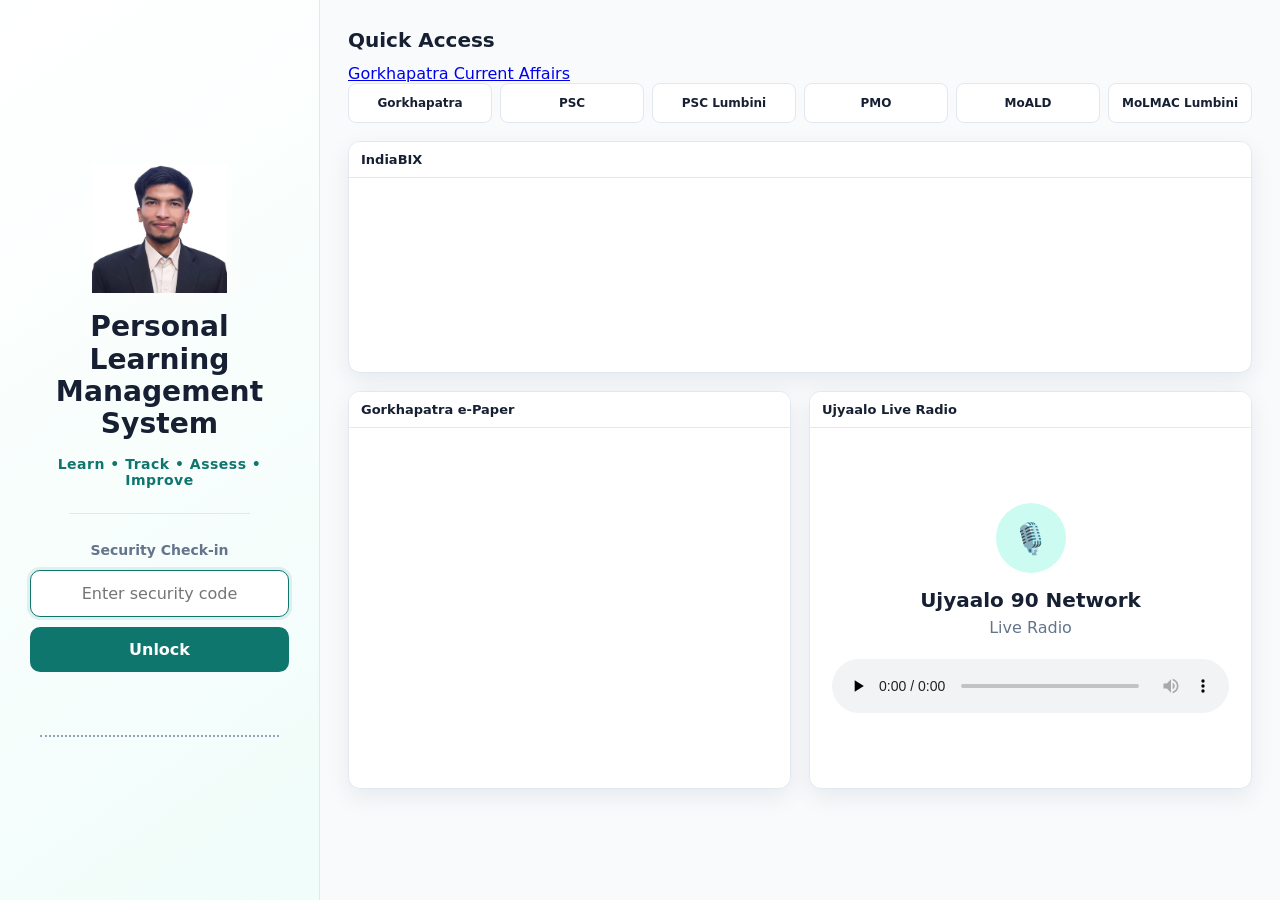
==== index.html @ e4a1d845 "Update index.html" ====
<!DOCTYPE html>
<html lang="en">
<head>
    <meta charset="UTF-8">
    <meta name="viewport" content="width=device-width, initial-scale=1.0">
    <meta name="theme-color" content="#0f766e">
    <title>Personal Learning Management System</title>

    <link rel="stylesheet" href="style.css">
</head>

<body>

<!-- =========================================================
     LOGIN PAGE
========================================================= -->
<div id="loginPage" class="login-page">

    <!-- LEFT LOGIN PANEL -->
    <section class="login-left">

        <div class="login-content">

            <div class="logo-wrapper">
                <img src="plmslogo.jpg"
                     alt="PLMS Logo"
                     id="plmsLogo"
                     class="login-logo">

                <div id="logoFallback" class="logo-fallback">
                    PLMS
                </div>
            </div>

            <h1>Personal Learning<br>Management System</h1>

            <p class="login-slogan">
                Learn • Track • Assess • Improve
            </p>

            <div class="login-divider"></div>

            <div class="security-box">

                <div class="security-title">
                    Security Check-in
                </div>

                <input
                    type="password"
                    id="securityCode"
                    placeholder="Enter security code"
                    autocomplete="off"
                >

                <button id="unlockBtn" class="unlock-btn">
                    Unlock
                </button>

                <div id="loginMessage" class="login-message"></div>

            </div>

            <!-- DOTTED LINE AFTER UNLOCK -->
            <div class="login-bottom-divider"></div>

       
        </div>

    </section>
    
    <!-- RIGHT LOGIN PANEL -->
    <section class="login-right">

        <!-- QUICK ACCESS IS NOW BELOW THE DOTTED LINE -->
        <div class="quick-access-section">

            <h2>Quick Access</h2>

                <a href="current_affairs.html" class="btn btn-primary" target="_blank" rel="noopener">
            Gorkhapatra Current Affairs
                </a>

            <div class="quick-access-buttons">

                <a href="https://epaper.gorkhapatraonline.com/single/gorkhapatra"
                   target="_blank">
                    Gorkhapatra
                </a>

                <a href="https://psc.gov.np/"
                   target="_blank">
                    PSC
                </a>

                <a href="https://ppsc.lumbini.gov.np/"
                   target="_blank">
                    PSC Lumbini
                </a>

                <a href="https://www.opmcm.gov.np/"
                   target="_blank">
                    PMO
                </a>

                <a href="https://moald.gov.np/"
                   target="_blank">
                    MoALD
                </a>

                <a href="https://molmac.lumbini.gov.np/"
                   target="_blank">
                    MoLMAC Lumbini
                </a>

            </div>

        </div>


        <!-- INDIABIX -->
        <div class="indiabix-container">

            <div class="panel-title">
                IndiaBIX
            </div>

            <iframe
                src="https://www.indiabix.com/"
                title="IndiaBIX"
                loading="lazy">
            </iframe>

        </div>


        <!-- MEDIA AREA -->
        <div class="login-media-grid">

            <!-- GORKHAPATRA -->
            <div class="media-card">

                <div class="panel-title">
                    Gorkhapatra e-Paper
                </div>

                <iframe
                    src="https://epaper.gorkhapatraonline.com/single/gorkhapatra"
                    title="Gorkhapatra ePaper"
                    loading="lazy">
                </iframe>

            </div>


            <!-- UJYAAALO RADIO -->
            <div class="media-card radio-card">

                <div class="panel-title">
                    Ujyaalo Live Radio
                </div>

                <div class="radio-player">

                    <div class="radio-icon">
                        🎙️
                    </div>

                    <h3>Ujyaalo 90 Network</h3>

                    <p>
                        Live Radio
                    </p>

                    <audio
                        id="ujyaaloRadio"
                        controls
                        preload="none">

                        <source
                            src="https://stream.zeno.fm/h527zwd11uquv"
                            type="audio/mpeg">

                        Your browser does not support the audio player.

                    </audio>

                </div>

            </div>

        </div>

    </section>

</div>


<!-- =========================================================
     MAIN APPLICATION
========================================================= -->
<div id="appPage" class="app-page hidden">

    <!-- MOBILE OVERLAY -->
    <div id="sidebarOverlay" class="sidebar-overlay"></div>


    <!-- SIDEBAR -->
    <aside id="sidebar" class="sidebar">

        <div class="sidebar-header">

            <div class="sidebar-brand">
                <div class="brand-icon">P</div>

                <div class="brand-text">
                    <strong>PLMS</strong>
                    <span>Learning System</span>
                </div>
            </div>

            <button
                id="sidebarCollapseBtn"
                class="sidebar-collapse-btn"
                title="Collapse sidebar">
                ☰
            </button>

        </div>


        <nav class="sidebar-nav">

            <button class="nav-item active" data-page="dashboard">
                <span>🏠</span>
                <span>Dashboard</span>
            </button>

            <button class="nav-item" data-page="curriculum">
                <span>📚</span>
                <span>Curriculum</span>
            </button>

            <button class="nav-item" data-page="goals">
                <span>🎯</span>
                <span>Goals</span>
            </button>

            <button class="nav-item" data-page="resources">
                <span>📖</span>
                <span>Resource Library</span>
            </button>

            <button class="nav-item" data-page="assessment">
                <span>📝</span>
                <span>Quiz & Assessment</span>
            </button>

            <button class="nav-item" data-page="progress">
                <span>📊</span>
                <span>Progress</span>
            </button>

            <button class="nav-item" data-page="settings">
                <span>⚙️</span>
                <span>Settings</span>
            </button>

        </nav>


        <div class="sidebar-bottom">

            <button id="logoutBtn" class="logout-btn">
                <span>🚪</span>
                <span>Logout</span>
            </button>

        </div>

    </aside>


    <!-- MAIN CONTENT -->
    <main class="main-content">

        <!-- TOPBAR -->
        <header class="topbar">

            <div class="topbar-left">

                <button
                    id="mobileMenuBtn"
                    class="mobile-menu-btn">
                    ☰
                </button>

                <button
                    id="showSidebarBtn"
                    class="show-sidebar-btn hidden">
                    ☰
                </button>

                <div>
                    <h2 id="pageTitle">Dashboard</h2>
                    <p id="pageSubtitle">
                        Your personal learning command center
                    </p>
                </div>

            </div>


            <div class="topbar-right">

                <div class="date-display" id="currentDate"></div>

            </div>

        </header>


        <!-- PAGE CONTENT -->
        <div class="page-container">

            <!-- DASHBOARD -->
            <section id="dashboardPage" class="page active-page">

                <div class="welcome-card">

                    <div>
                        <span class="eyebrow">
                            PERSONAL LEARNING
                        </span>

                        <h1>
                            Welcome back!
                        </h1>

                        <p>
                            Track your learning, manage your goals,
                            assess yourself and keep improving.
                        </p>
                    </div>

                    <div class="welcome-icon">
                        🎓
                    </div>

                </div>


                <div class="stats-grid">

                    <div class="stat-card">
                        <div class="stat-icon">📚</div>
                        <div>
                            <span>Topics</span>
                            <strong id="dashboardTopics">0</strong>
                        </div>
                    </div>

                    <div class="stat-card">
                        <div class="stat-icon">✅</div>
                        <div>
                            <span>Completed</span>
                            <strong id="dashboardCompleted">0</strong>
                        </div>
                    </div>

                    <div class="stat-card">
                        <div class="stat-icon">🎯</div>
                        <div>
                            <span>Active Goals</span>
                            <strong id="dashboardGoals">0</strong>
                        </div>
                    </div>

                    <div class="stat-card">
                        <div class="stat-icon">⏱️</div>
                        <div>
                            <span>Study Hours</span>
                            <strong id="dashboardHours">0</strong>
                        </div>
                    </div>

                </div>


                <div class="dashboard-grid">

                    <div class="content-card">

                        <div class="card-header">
                            <div>
                                <h3>Learning Progress</h3>
                                <p>Overall curriculum completion</p>
                            </div>

                            <strong id="overallPercentage">
                                0%
                            </strong>
                        </div>

                        <div class="progress-large">
                            <div
                                id="overallProgressBar"
                                class="progress-fill">
                            </div>
                        </div>

                    </div>


                    <div class="content-card">

                        <div class="card-header">
                            <div>
                                <h3>Study Target</h3>
                                <p>Daily study target</p>
                            </div>
                        </div>

                        <div class="target-display">

                            <strong id="dailyTargetDisplay">
                                2
                            </strong>

                            <span>
                                hours/day
                            </span>

                        </div>

                    </div>

                </div>


                <div class="content-card">

                    <div class="card-header">

                        <div>
                            <h3>Recent Goals</h3>
                            <p>Your current learning priorities</p>
                        </div>

                        <button
                            class="small-btn"
                            data-page="goals">
                            View all
                        </button>

                    </div>

                    <div id="dashboardGoalsList"
                         class="goal-list">
                    </div>

                </div>

            </section>


            <!-- CURRICULUM -->
            <section id="curriculumPage" class="page">

                <div class="section-heading">

                    <div>
                        <span class="eyebrow">
                            CURRICULUM
                        </span>

                        <h2>Learning Curriculum</h2>

                        <p>
                            Track your syllabus topic by topic.
                        </p>
                    </div>

                </div>


                <div id="curriculumContainer"></div>

            </section>


            <!-- GOALS -->
            <section id="goalsPage" class="page">

                <div class="section-heading">

                    <div>
                        <span class="eyebrow">TARGETS</span>
                        <h2>My Learning Goals</h2>
                        <p>
                            Define what you want to accomplish.
                        </p>
                    </div>

                    <button id="addGoalBtn"
                            class="primary-btn">
                        + Add Goal
                    </button>

                </div>


                <div id="goalsContainer"
                     class="goals-grid">
                </div>

            </section>


            <!-- RESOURCES -->
            <section id="resourcesPage" class="page">

                <div class="section-heading">

                    <div>
                        <span class="eyebrow">
                            KNOWLEDGE BASE
                        </span>

                        <h2>Resource Library</h2>

                        <p>
                            Keep your important learning resources
                            organized.
                        </p>
                    </div>

                    <button id="addResourceBtn"
                            class="primary-btn">
                        + Add Resource
                    </button>

                </div>


                <div id="resourcesContainer"
                     class="resources-grid">
                </div>

            </section>


            <!-- ASSESSMENT -->
            <section id="assessmentPage" class="page">

                <div class="section-heading">

                    <div>
                        <span class="eyebrow">
                            SELF ASSESSMENT
                        </span>

                        <h2>Quiz & Assessment</h2>

                        <p>
                            Test your knowledge and record your scores.
                        </p>
                    </div>

                </div>


                <div class="assessment-card">

                    <div id="quizContainer"></div>

                </div>

            </section>


            <!-- PROGRESS -->
            <section id="progressPage" class="page">

                <div class="section-heading">

                    <div>
                        <span class="eyebrow">
                            ANALYTICS
                        </span>

                        <h2>Learning Progress</h2>

                        <p>
                            Review your learning performance.
                        </p>
                    </div>

                </div>


                <div class="progress-summary">

                    <div class="summary-card">
                        <span>Overall Progress</span>
                        <strong id="progressOverall">
                            0%
                        </strong>
                    </div>

                    <div class="summary-card">
                        <span>Completed Topics</span>
                        <strong id="progressCompleted">
                            0
                        </strong>
                    </div>

                    <div class="summary-card">
                        <span>Study Hours</span>
                        <strong id="progressHours">
                            0
                        </strong>
                    </div>

                    <div class="summary-card">
                        <span>Quiz Average</span>
                        <strong id="progressQuiz">
                            0%
                        </strong>
                    </div>

                </div>


                <div class="content-card">

                    <div class="card-header">

                        <div>
                            <h3>Subject Progress</h3>
                            <p>
                                Completion by curriculum area
                            </p>
                        </div>

                    </div>

                    <div id="subjectProgressContainer"></div>

                </div>

            </section>


            <!-- SETTINGS -->
            <section id="settingsPage" class="page">

                <div class="section-heading">

                    <div>
                        <span class="eyebrow">
                            SYSTEM
                        </span>

                        <h2>Settings</h2>

                        <p>
                            Customize and manage your PLMS data.
                        </p>
                    </div>

                </div>


                <div class="settings-grid">

                    <div class="content-card">

                        <h3>Study Settings</h3>

                        <label>
                            Daily Study Target
                        </label>

                        <div class="setting-row">

                            <input
                                type="number"
                                id="studyHoursSetting"
                                min="0"
                                max="24"
                                step="0.5"
                            >

                            <span>hours/day</span>

                        </div>

                        <button
                            id="saveStudySettings"
                            class="primary-btn">
                            Save Settings
                        </button>

                    </div>


                    <div class="content-card">

                        <h3>Data Management</h3>

                        <p class="setting-description">
                            Export your PLMS data as a JSON file
                            or import previously saved data.
                        </p>

                        <div class="button-group">

                            <button
                                id="exportDataBtn"
                                class="secondary-btn">
                                Export Data
                            </button>

                            <label class="secondary-btn file-label">
                                Import Data
                                <input
                                    type="file"
                                    id="importDataInput"
                                    accept=".json"
                                    hidden>
                            </label>

                        </div>

                    </div>


                    <div class="content-card danger-card">

                        <h3>Reset PLMS Data</h3>

                        <p class="setting-description">
                            This will permanently delete your
                            saved curriculum progress, goals,
                            resources and quiz scores.
                        </p>

                        <button
                            id="resetDataBtn"
                            class="danger-btn">
                            Reset All Data
                        </button>

                    </div>

                </div>

            </section>

        </div>

    </main>

</div>


<!-- =========================================================
     MODAL
========================================================= -->

<div id="modalOverlay"
     class="modal-overlay hidden">

    <div class="modal">

        <button
            id="closeModalBtn"
            class="modal-close">
            ×
        </button>

        <div id="modalContent"></div>

    </div>

</div>


<script src="script.js"></script>

</body>
</html>
---- style.css ----
/* =========================================================
   GLOBAL
========================================================= */

:root {
    --primary: #0f766e;
    --primary-dark: #115e59;
    --primary-light: #ccfbf1;

    --bg: #f4f7f9;
    --surface: #ffffff;
    --text: #172033;
    --muted: #64748b;

    --border: #e2e8f0;

    --danger: #dc2626;

    --sidebar-width: 250px;
    --sidebar-collapsed: 76px;

    --shadow: 0 8px 25px rgba(15, 23, 42, 0.07);
}


/* =========================================================
   RESET
========================================================= */

* {
    box-sizing: border-box;
}

html,
body {
    margin: 0;
    padding: 0;
    width: 100%;
    min-height: 100%;
    font-family:
        Inter,
        system-ui,
        -apple-system,
        BlinkMacSystemFont,
        "Segoe UI",
        sans-serif;
    background: var(--bg);
    color: var(--text);
}

button,
input,
textarea,
select {
    font: inherit;
}

button,
a {
    -webkit-tap-highlight-color: transparent;
}


/* =========================================================
   UTILITY
========================================================= */

.hidden {
    display: none !important;
}


/* =========================================================
   LOGIN PAGE
========================================================= */

.login-page {
    width: 100%;
    min-height: 100vh;

    display: grid;
    grid-template-columns: 25% 75%;

    background: var(--surface);
}


/* LEFT */

.login-left {
    background:
        linear-gradient(
            145deg,
            #ffffff 0%,
            #f0fdfa 100%
        );

    display: flex;
    align-items: center;
    justify-content: center;

    border-right: 1px solid var(--border);

    padding: 30px;
}


.login-content {
    width: 100%;
    max-width: 390px;

    text-align: center;
}


.logo-wrapper {
    display: flex;
    justify-content: center;
    align-items: center;

    min-height: 130px;
    margin-bottom: 18px;
}


.login-logo {
    max-width: 150px;
    max-height: 130px;

    width: auto;
    height: auto;

    object-fit: contain;
}


.logo-fallback {
    width: 110px;
    height: 110px;

    display: none;

    align-items: center;
    justify-content: center;

    border-radius: 22px;

    background: var(--primary);
    color: white;

    font-size: 28px;
    font-weight: 800;
}


.login-content h1 {
    margin: 0;

    font-size: clamp(22px, 2.2vw, 34px);
    line-height: 1.15;

    color: var(--text);
}


.login-slogan {
    margin: 15px 0 25px;

    color: var(--primary);

    font-size: 14px;
    font-weight: 700;

    letter-spacing: 0.5px;
}


/* ORIGINAL DIVIDER */

.login-divider {
    width: 70%;
    height: 1px;

    margin: 0 auto 28px;

    background: var(--border);
}


/* SECURITY */

.security-box {
    width: 100%;
    max-width: 310px;

    margin: auto;
}


.security-title {
    margin-bottom: 12px;

    font-size: 14px;
    font-weight: 700;

    color: var(--muted);
}


.security-box input {
    width: 100%;

    padding: 13px 15px;

    border: 1px solid var(--border);
    border-radius: 10px;

    outline: none;

    text-align: center;

    background: white;

    transition: 0.2s;
}


.security-box input:focus {
    border-color: var(--primary);

    box-shadow:
        0 0 0 3px
        rgba(15, 118, 110, 0.10);
}


.unlock-btn {
    width: 100%;

    margin-top: 10px;

    padding: 13px;

    border: 0;
    border-radius: 10px;

    background: var(--primary);
    color: white;

    font-weight: 700;

    cursor: pointer;

    transition: 0.2s;
}


.unlock-btn:hover {
    background: var(--primary-dark);
    transform: translateY(-1px);
}


.login-message {
    min-height: 20px;

    margin-top: 9px;

    font-size: 12px;
}


/* =========================================================
   NEW DOTTED LINE AFTER UNLOCK
========================================================= */

.login-bottom-divider {
    width: 92%;

    margin: 34px auto 0;

    border-top: 2px dotted #94a3b8;
}


/* =========================================================
   RIGHT LOGIN PANEL
========================================================= */

.login-right {
    min-width: 0;

    padding: 28px;

    overflow: auto;

    background: #f8fafc;
}


/* QUICK ACCESS NOW STARTS BELOW THE LOGIN DIVIDER */

.quick-access-section {
    width: 100%;

    margin-bottom: 18px;
}


.quick-access-section h2 {
    margin: 0 0 12px;

    font-size: 20px;
}


.quick-access-buttons {
    display: grid;

    grid-template-columns:
        repeat(6, minmax(0, 1fr));

    gap: 8px;
}


.quick-access-buttons a {
    display: flex;

    min-height: 40px;

    align-items: center;
    justify-content: center;

    padding: 7px 9px;

    border: 1px solid var(--border);
    border-radius: 8px;

    background: white;

    color: var(--text);

    text-decoration: none;

    font-size: 12px;
    font-weight: 700;

    transition: 0.2s;
}


.quick-access-buttons a:hover {
    color: white;
    background: var(--primary);
    border-color: var(--primary);

    transform: translateY(-1px);
}


/* =========================================================
   LOGIN PANELS
========================================================= */

.panel-title {
    padding: 10px 12px;

    font-size: 13px;
    font-weight: 800;

    border-bottom: 1px solid var(--border);

    background: white;
}


.indiabix-container {
    background: white;

    border: 1px solid var(--border);
    border-radius: 12px;

    overflow: hidden;

    box-shadow: var(--shadow);

    margin-bottom: 18px;
}


.indiabix-container iframe {
    width: 100%;
    height: 190px;

    border: 0;
}


.login-media-grid {
    display: grid;

    grid-template-columns: 1fr 1fr;

    gap: 18px;
}


.media-card {
    min-width: 0;

    overflow: hidden;

    border: 1px solid var(--border);
    border-radius: 12px;

    background: white;

    box-shadow: var(--shadow);
}


.media-card iframe {
    display: block;

    width: 100%;
    height: 360px;

    border: 0;
}


/* RADIO */

.radio-player {
    height: 360px;

    padding: 35px 22px;

    display: flex;

    flex-direction: column;

    align-items: center;
    justify-content: center;

    text-align: center;
}


.radio-icon {
    width: 70px;
    height: 70px;

    display: flex;

    align-items: center;
    justify-content: center;

    border-radius: 50%;

    background: var(--primary-light);

    font-size: 30px;

    margin-bottom: 15px;
}


.radio-player h3 {
    margin: 0;

    font-size: 20px;
}


.radio-player p {
    margin: 6px 0 22px;

    color: var(--muted);
}


.radio-player audio {
    width: 100%;
    max-width: 400px;
}


/* =========================================================
   APPLICATION
========================================================= */

.app-page {
    min-height: 100vh;
}


.sidebar {
    position: fixed;

    top: 0;
    left: 0;

    width: var(--sidebar-width);
    height: 100vh;

    z-index: 1000;

    display: flex;

    flex-direction: column;

    background: #0f172a;

    color: white;

    transition: width 0.25s ease;
}


.sidebar.collapsed {
    width: var(--sidebar-collapsed);
}


.sidebar-header {
    height: 75px;

    padding: 15px;

    display: flex;

    align-items: center;
    justify-content: space-between;

    border-bottom: 1px solid
        rgba(255,255,255,0.08);
}


.sidebar-brand {
    display: flex;

    align-items: center;

    gap: 10px;

    min-width: 0;
}


.brand-icon {
    width: 42px;
    height: 42px;

    flex-shrink: 0;

    display: flex;

    align-items: center;
    justify-content: center;

    border-radius: 11px;

    background: var(--primary);

    font-weight: 900;
}


.brand-text {
    display: flex;

    flex-direction: column;

    white-space: nowrap;
}


.brand-text span {
    margin-top: 2px;

    font-size: 10px;

    color: #94a3b8;
}


.sidebar-collapse-btn {
    width: 34px;
    height: 34px;

    border: 0;
    border-radius: 8px;

    background:
        rgba(255,255,255,0.08);

    color: white;

    cursor: pointer;
}


.sidebar-nav {
    flex: 1;

    padding: 15px 10px;
}


.nav-item {
    width: 100%;

    display: flex;

    align-items: center;

    gap: 13px;

    padding: 12px;

    margin-bottom: 5px;

    border: 0;
    border-radius: 9px;

    background: transparent;

    color: #cbd5e1;

    cursor: pointer;

    text-align: left;

    font-size: 14px;

    transition: 0.2s;
}


.nav-item:hover,
.nav-item.active {
    background:
        rgba(20,184,166,0.16);

    color: white;
}


.nav-item span:first-child {
    width: 22px;

    text-align: center;

    flex-shrink: 0;
}


.sidebar-bottom {
    padding: 12px 10px;

    border-top: 1px solid
        rgba(255,255,255,0.08);
}


.logout-btn {
    width: 100%;

    display: flex;

    align-items: center;

    gap: 13px;

    padding: 12px;

    border: 0;
    border-radius: 9px;

    background: transparent;

    color: #fca5a5;

    cursor: pointer;

    text-align: left;
}


.logout-btn:hover {
    background:
        rgba(220,38,38,0.12);
}


/* COLLAPSED SIDEBAR */

.sidebar.collapsed .brand-text,
.sidebar.collapsed .nav-item span:last-child,
.sidebar.collapsed .logout-btn span:last-child {
    display: none;
}


.sidebar.collapsed .sidebar-header {
    justify-content: center;
}


.sidebar.collapsed .nav-item,
.sidebar.collapsed .logout-btn {
    justify-content: center;
}


/* =========================================================
   MAIN CONTENT
========================================================= */

.main-content {
    margin-left: var(--sidebar-width);

    min-height: 100vh;

    transition: margin-left 0.25s ease;
}


.sidebar.collapsed ~ .main-content {
    margin-left: var(--sidebar-collapsed);
}


/* =========================================================
   TOPBAR
========================================================= */

.topbar {
    min-height: 75px;

    padding: 15px 28px;

    display: flex;

    align-items: center;
    justify-content: space-between;

    background: white;

    border-bottom: 1px solid var(--border);
}


.topbar-left {
    display: flex;

    align-items: center;

    gap: 12px;
}


.topbar h2 {
    margin: 0;

    font-size: 21px;
}


.topbar p {
    margin: 2px 0 0;

    color: var(--muted);

    font-size: 12px;
}


.date-display {
    color: var(--muted);

    font-size: 12px;
}


.mobile-menu-btn,
.show-sidebar-btn {
    display: none;

    border: 0;
    border-radius: 8px;

    background: var(--primary-light);

    color: var(--primary);

    width: 38px;
    height: 38px;

    cursor: pointer;
}


/* =========================================================
   PAGE CONTAINER
========================================================= */

.page-container {
    padding: 28px;

    max-width: 1600px;

    margin: auto;
}


.page {
    display: none;
}


.page.active-page {
    display: block;
}


/* =========================================================
   COMMON
========================================================= */

.eyebrow {
    color: var(--primary);

    font-size: 11px;

    font-weight: 800;

    letter-spacing: 1px;
}


.section-heading {
    display: flex;

    justify-content: space-between;
    align-items: flex-start;

    gap: 20px;

    margin-bottom: 22px;
}


.section-heading h2 {
    margin: 5px 0;

    font-size: 26px;
}


.section-heading p {
    margin: 0;

    color: var(--muted);
}


.primary-btn,
.secondary-btn,
.danger-btn,
.small-btn {
    border: 0;

    border-radius: 8px;

    padding: 10px 15px;

    cursor: pointer;

    font-weight: 700;
}


.primary-btn {
    background: var(--primary);
    color: white;
}


.primary-btn:hover {
    background: var(--primary-dark);
}


.secondary-btn,
.small-btn {
    background: #e2e8f0;
    color: var(--text);
}


.danger-btn {
    background: #fee2e2;
    color: var(--danger);
}


.content-card {
    padding: 20px;

    border: 1px solid var(--border);
    border-radius: 13px;

    background: white;

    box-shadow: var(--shadow);

    margin-bottom: 18px;
}


.card-header {
    display: flex;

    align-items: center;
    justify-content: space-between;

    gap: 15px;

    margin-bottom: 18px;
}


.card-header h3 {
    margin: 0 0 4px;

    font-size: 17px;
}


.card-header p {
    margin: 0;

    color: var(--muted);

    font-size: 12px;
}


/* =========================================================
   DASHBOARD
========================================================= */

.welcome-card {
    display: flex;

    align-items: center;
    justify-content: space-between;

    gap: 25px;

    padding: 25px;

    margin-bottom: 20px;

    border-radius: 15px;

    background:
        linear-gradient(
            135deg,
            #ccfbf1,
            #f0fdfa
        );
}


.welcome-card h1 {
    margin: 5px 0;

    font-size: 28px;
}


.welcome-card p {
    margin: 0;

    color: var(--muted);
}


.welcome-icon {
    width: 75px;
    height: 75px;

    display: flex;

    align-items: center;
    justify-content: center;

    border-radius: 20px;

    background: white;

    font-size: 35px;
}


.stats-grid {
    display: grid;

    grid-template-columns:
        repeat(4, 1fr);

    gap: 15px;

    margin-bottom: 18px;
}


.stat-card {
    display: flex;

    align-items: center;

    gap: 13px;

    padding: 18px;

    border: 1px solid var(--border);
    border-radius: 12px;

    background: white;

    box-shadow: var(--shadow);
}


.stat-icon {
    width: 43px;
    height: 43px;

    display: flex;

    align-items: center;
    justify-content: center;

    border-radius: 10px;

    background: #f1f5f9;
}


.stat-card span {
    display: block;

    color: var(--muted);

    font-size: 11px;
}


.stat-card strong {
    display: block;

    margin-top: 2px;

    font-size: 22px;
}


.dashboard-grid {
    display: grid;

    grid-template-columns: 2fr 1fr;

    gap: 18px;
}


.progress-large {
    height: 12px;

    overflow: hidden;

    border-radius: 100px;

    background: #e2e8f0;
}


.progress-fill {
    height: 100%;

    width: 0%;

    border-radius: inherit;

    background: var(--primary);

    transition: width 0.4s;
}


.target-display {
    min-height: 75px;

    display: flex;

    align-items: baseline;

    gap: 8px;
}


.target-display strong {
    font-size: 45px;

    color: var(--primary);
}


.target-display span {
    color: var(--muted);
}


.goal-list {
    display: grid;

    gap: 9px;
}


.goal-list-item {
    padding: 12px;

    border-radius: 9px;

    background: #f8fafc;

    border: 1px solid var(--border);
}


.goal-list-item strong {
    display: block;

    font-size: 13px;
}


.goal-list-item span {
    color: var(--muted);

    font-size: 11px;
}


/* =========================================================
   CURRICULUM
========================================================= */

.curriculum-group {
    margin-bottom: 22px;
}


.curriculum-group h3 {
    margin: 0 0 10px;

    font-size: 17px;
}


.curriculum-table {
    width: 100%;

    border-collapse: collapse;

    background: white;

    border: 1px solid var(--border);

    border-radius: 10px;

    overflow: hidden;
}


.curriculum-table th,
.curriculum-table td {
    padding: 11px;

    border-bottom: 1px solid var(--border);

    text-align: left;

    font-size: 12px;
}


.curriculum-table th {
    background: #f8fafc;

    font-weight: 800;
}


.curriculum-table tr:last-child td {
    border-bottom: 0;
}


.topic-controls {
    display: flex;

    gap: 6px;

    flex-wrap: wrap;
}


.topic-controls input,
.topic-controls select {
    padding: 6px;

    border: 1px solid var(--border);

    border-radius: 6px;

    font-size: 11px;
}


.complete-checkbox {
    width: 18px;
    height: 18px;
}


/* =========================================================
   GOALS
========================================================= */

.goals-grid {
    display: grid;

    grid-template-columns:
        repeat(3, 1fr);

    gap: 16px;
}


.goal-card {
    padding: 18px;

    border: 1px solid var(--border);
    border-radius: 12px;

    background: white;

    box-shadow: var(--shadow);
}


.goal-card h3 {
    margin: 0 0 7px;

    font-size: 16px;
}


.goal-card p {
    color: var(--muted);

    font-size: 12px;
}


.goal-progress {
    height: 8px;

    margin: 15px 0 10px;

    overflow: hidden;

    border-radius: 100px;

    background: #e2e8f0;
}


.goal-progress div {
    height: 100%;

    background: var(--primary);
}


.goal-meta {
    display: flex;

    justify-content: space-between;

    color: var(--muted);

    font-size: 11px;
}


/* =========================================================
   RESOURCES
========================================================= */

.resources-grid {
    display: grid;

    grid-template-columns:
        repeat(3, 1fr);

    gap: 16px;
}


.resource-card {
    padding: 18px;

    border: 1px solid var(--border);
    border-radius: 12px;

    background: white;

    box-shadow: var(--shadow);
}


.resource-type {
    display: inline-block;

    padding: 4px 8px;

    border-radius: 20px;

    background: var(--primary-light);

    color: var(--primary);

    font-size: 10px;

    font-weight: 800;
}


.resource-card h3 {
    margin: 12px 0 7px;

    font-size: 16px;
}


.resource-card p {
    color: var(--muted);

    font-size: 12px;
}


.resource-card a {
    color: var(--primary);

    font-size: 12px;

    font-weight: 700;

    text-decoration: none;
}


/* =========================================================
   ASSESSMENT
========================================================= */

.assessment-card {
    padding: 25px;

    border-radius: 13px;

    background: white;

    border: 1px solid var(--border);

    box-shadow: var(--shadow);
}


.quiz-question {
    margin-bottom: 24px;
}


.quiz-question h3 {
    margin: 0 0 12px;

    font-size: 15px;
}


.quiz-options {
    display: grid;

    gap: 7px;
}


.quiz-option {
    padding: 10px 12px;

    border: 1px solid var(--border);
    border-radius: 8px;

    background: white;

    text-align: left;

    cursor: pointer;
}


.quiz-option:hover {
    border-color: var(--primary);

    background: #f0fdfa;
}


.quiz-result {
    margin-top: 20px;

    padding: 15px;

    border-radius: 9px;

    background: #f0fdfa;

    color: var(--primary);

    font-weight: 800;
}


/* =========================================================
   PROGRESS
========================================================= */

.progress-summary {
    display: grid;

    grid-template-columns:
        repeat(4, 1fr);

    gap: 15px;

    margin-bottom: 18px;
}


.summary-card {
    padding: 18px;

    border: 1px solid var(--border);
    border-radius: 12px;

    background: white;

    box-shadow: var(--shadow);
}


.summary-card span {
    display: block;

    color: var(--muted);

    font-size: 11px;
}


.summary-card strong {
    display: block;

    margin-top: 5px;

    font-size: 27px;

    color: var(--primary);
}


.subject-progress {
    margin-bottom: 18px;
}


.subject-progress-header {
    display: flex;

    justify-content: space-between;

    margin-bottom: 7px;

    font-size: 12px;
}


.progress-bar {
    height: 9px;

    overflow: hidden;

    border-radius: 100px;

    background: #e2e8f0;
}


.progress-bar div {
    height: 100%;

    background: var(--primary);
}


/* =========================================================
   SETTINGS
========================================================= */

.settings-grid {
    display: grid;

    grid-template-columns:
        repeat(2, 1fr);

    gap: 18px;
}


.settings-grid .content-card h3 {
    margin-top: 0;
}


.setting-row {
    display: flex;

    align-items: center;

    gap: 10px;

    margin: 10px 0 15px;
}


.setting-row input {
    width: 100px;

    padding: 10px;

    border: 1px solid var(--border);

    border-radius: 8px;
}


.setting-description {
    color: var(--muted);

    font-size: 12px;

    line-height: 1.6;
}


.button-group {
    display: flex;

    flex-wrap: wrap;

    gap: 8px;
}


.file-label {
    cursor: pointer;
}


.danger-card {
    border-color: #fecaca;
}


/* =========================================================
   MODAL
========================================================= */

.modal-overlay {
    position: fixed;

    inset: 0;

    z-index: 3000;

    display: flex;

    align-items: center;
    justify-content: center;

    padding: 20px;

    background:
        rgba(15,23,42,0.55);
}


.modal {
    position: relative;

    width: min(550px, 100%);

    max-height: 90vh;

    overflow: auto;

    padding: 25px;

    border-radius: 15px;

    background: white;

    box-shadow:
        0 20px 60px
        rgba(0,0,0,0.2);
}


.modal-close {
    position: absolute;

    top: 10px;
    right: 12px;

    width: 34px;
    height: 34px;

    border: 0;
    border-radius: 8px;

    background: #f1f5f9;

    font-size: 22px;

    cursor: pointer;
}


/* =========================================================
   SIDEBAR OVERLAY
========================================================= */

.sidebar-overlay {
    display: none;

    position: fixed;

    inset: 0;

    z-index: 900;

    background:
        rgba(15,23,42,0.45);
}


/* =========================================================
   MOBILE
========================================================= */

@media (max-width: 1000px) {

    .login-page {
        grid-template-columns: 1fr;
    }


    .login-left {
        min-height: auto;

        padding: 25px;
    }


    .login-content {
        max-width: 650px;
    }


    .login-bottom-divider {
        width: 100%;
    }


    .login-right {
        padding: 20px;
    }


    .quick-access-buttons {
        grid-template-columns:
            repeat(3, 1fr);
    }


    .stats-grid {
        grid-template-columns:
            repeat(2, 1fr);
    }


    .goals-grid,
    .resources-grid {
        grid-template-columns:
            repeat(2, 1fr);
    }


    .progress-summary {
        grid-template-columns:
            repeat(2, 1fr);
    }

}


@media (max-width: 768px) {

    .login-media-grid {
        grid-template-columns: 1fr;
    }


    .sidebar {
        transform: translateX(-100%);

        width: 250px !important;

        transition:
            transform 0.25s ease;
    }


    .sidebar.mobile-open {
        transform: translateX(0);
    }


    .sidebar-overlay.active {
        display: block;
    }


    .main-content,
    .sidebar.collapsed ~ .main-content {
        margin-left: 0;
    }


    .mobile-menu-btn {
        display: block;
    }


    .show-sidebar-btn {
        display: none;
    }


    .topbar {
        padding: 12px 16px;
    }


    .page-container {
        padding: 18px;
    }


    .dashboard-grid {
        grid-template-columns: 1fr;
    }


    .stats-grid {
        grid-template-columns: 1fr 1fr;
    }


    .section-heading {
        flex-direction: column;
    }


    .goals-grid,
    .resources-grid {
        grid-template-columns: 1fr;
    }


    .settings-grid {
        grid-template-columns: 1fr;
    }


    .curriculum-table {
        display: block;

        overflow-x: auto;

        white-space: nowrap;
    }

}


@media (max-width: 500px) {

    .login-left {
        padding: 20px 15px;
    }


    .login-content h1 {
        font-size: 23px;
    }


    .login-right {
        padding: 12px;
    }


    .quick-access-buttons {
        grid-template-columns:
            repeat(2, 1fr);
    }


    .stats-grid {
        grid-template-columns: 1fr;
    }


    .progress-summary {
        grid-template-columns: 1fr 1fr;
    }


    .welcome-card {
        padding: 18px;
    }


    .welcome-icon {
        display: none;
    }

}
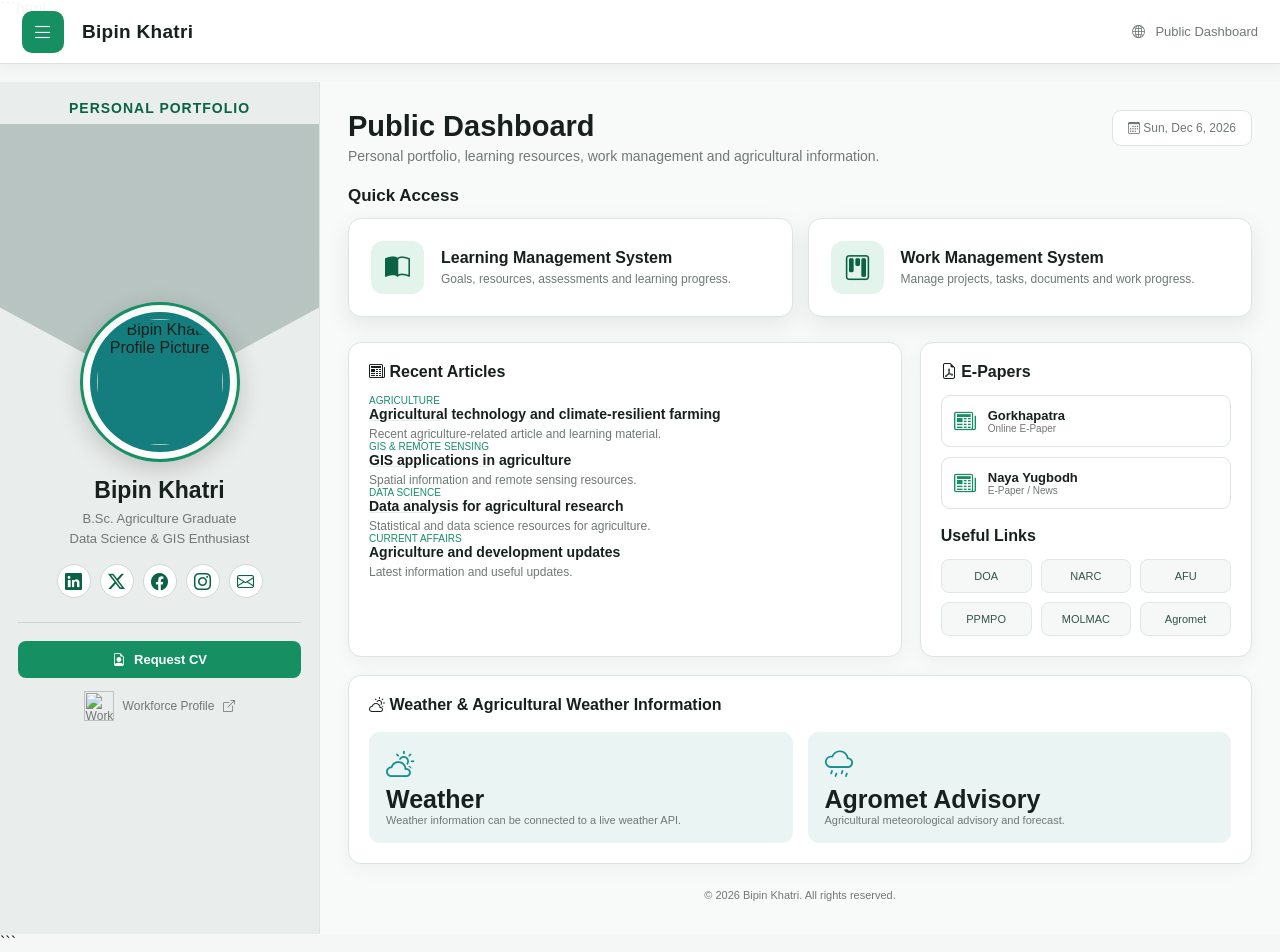
==== commit aa59d095: "Add files via upload" ====
--- a/index.html
+++ b/index.html
@@ -1,793 +1,1342 @@
+```html
 <!DOCTYPE html>
 <html lang="en">
 <head>
     <meta charset="UTF-8">
     <meta name="viewport" content="width=device-width, initial-scale=1.0">
-    <meta name="theme-color" content="#0f766e">
-    <title>Personal Learning Management System</title>
-
-    <link rel="stylesheet" href="style.css">
+
+    <title>Bipin Khatri | Personal Dashboard</title>
+
+    <!-- Bootstrap Icons -->
+    <link rel="stylesheet"
+          href="https://cdn.jsdelivr.net/npm/bootstrap-icons@1.11.3/font/bootstrap-icons.min.css">
+
+    <style>
+        * {
+            margin: 0;
+            padding: 0;
+            box-sizing: border-box;
+        }
+
+        :root {
+            --green: #168f62;
+            --green-dark: #096344;
+            --teal: #168f8f;
+            --blue-green: #147d7d;
+            --dark: #17201d;
+            --light: #f4f7f6;
+            --white: #ffffff;
+            --gray: #707875;
+            --border: #dce5e1;
+            --shadow: 0 8px 25px rgba(0,0,0,.08);
+        }
+
+        html {
+            scroll-behavior: smooth;
+        }
+
+        body {
+            font-family: Arial, Helvetica, sans-serif;
+            background: var(--light);
+            color: var(--dark);
+        }
+
+        a {
+            text-decoration: none;
+            color: inherit;
+        }
+
+        /* =========================
+           TOP NAVIGATION
+        ========================== */
+
+        .topbar {
+            height: 64px;
+            background: rgba(255,255,255,.96);
+            border-bottom: 1px solid var(--border);
+            display: flex;
+            align-items: center;
+            padding: 0 22px;
+            position: fixed;
+            top: 0;
+            left: 0;
+            right: 0;
+            z-index: 1000;
+            box-shadow: 0 2px 12px rgba(0,0,0,.05);
+        }
+
+        .menu-btn {
+            width: 42px;
+            height: 42px;
+            border: 0;
+            border-radius: 10px;
+            background: var(--green);
+            color: white;
+            font-size: 22px;
+            cursor: pointer;
+            display: flex;
+            align-items: center;
+            justify-content: center;
+        }
+
+        .menu-btn:hover {
+            background: var(--green-dark);
+        }
+
+        .site-title {
+            margin-left: 18px;
+            font-size: 19px;
+            font-weight: 700;
+            letter-spacing: .3px;
+        }
+
+        .topbar-right {
+            margin-left: auto;
+            display: flex;
+            align-items: center;
+            gap: 10px;
+            color: var(--gray);
+            font-size: 13px;
+        }
+
+        /* =========================
+           SIDE NAVIGATION
+        ========================== */
+
+        .sidebar {
+            position: fixed;
+            top: 64px;
+            left: -280px;
+            width: 280px;
+            height: calc(100vh - 64px);
+            background: #13201c;
+            color: white;
+            z-index: 999;
+            overflow-y: auto;
+            transition: .3s ease;
+            padding: 24px 18px;
+        }
+
+        .sidebar.active {
+            left: 0;
+        }
+
+        .sidebar h3 {
+            font-size: 14px;
+            color: #8ed7bc;
+            margin: 18px 10px 8px;
+            text-transform: uppercase;
+            letter-spacing: 1px;
+        }
+
+        .sidebar a {
+            display: flex;
+            align-items: center;
+            gap: 12px;
+            padding: 11px 13px;
+            margin: 3px 0;
+            border-radius: 8px;
+            color: #e5efeb;
+            font-size: 14px;
+        }
+
+        .sidebar a:hover {
+            background: #21493b;
+            color: white;
+        }
+
+        .overlay {
+            position: fixed;
+            inset: 64px 0 0 0;
+            background: rgba(0,0,0,.35);
+            z-index: 998;
+            display: none;
+        }
+
+        .overlay.active {
+            display: block;
+        }
+
+        /* =========================
+           MAIN LAYOUT
+        ========================== */
+
+        .main {
+            display: grid;
+            grid-template-columns: 25% 75%;
+            min-height: 100vh;
+            padding-top: 64px;
+        }
+
+        /* =========================
+           PORTFOLIO PANEL
+        ========================== */
+
+        .portfolio {
+            background: #e9edeb;
+            min-height: calc(100vh - 64px);
+            position: relative;
+            overflow: hidden;
+            border-right: 1px solid var(--border);
+        }
+
+        .portfolio-title {
+            text-align: center;
+            padding: 18px 10px 8px;
+            font-size: 14px;
+            font-weight: 700;
+            color: var(--green-dark);
+            text-transform: uppercase;
+            letter-spacing: 1px;
+            position: relative;
+            z-index: 5;
+        }
+
+        /* Pentagon background */
+
+        .pentagon {
+            height: 270px;
+            width: 100%;
+            background-image:
+                linear-gradient(
+                    rgba(10, 80, 61, .15),
+                    rgba(10, 80, 61, .15)
+                ),
+                url("image/bg.jpg");
+            background-size: cover;
+            background-position: center;
+
+            clip-path: polygon(
+                0 0,
+                100% 0,
+                100% 68%,
+                50% 100%,
+                0 68%
+            );
+
+            position: relative;
+        }
+
+        .pentagon::after {
+            content: "";
+            position: absolute;
+            inset: 0;
+            background: rgba(0,0,0,.08);
+        }
+
+        /* Profile */
+
+        .profile-wrapper {
+            position: relative;
+            margin-top: -92px;
+            z-index: 10;
+            text-align: center;
+        }
+
+        .profile-ring {
+            width: 160px;
+            height: 160px;
+            margin: auto;
+            padding: 7px;
+            border: 3px solid var(--green);
+            border-radius: 50%;
+            background: rgba(255,255,255,.9);
+            box-shadow: 0 7px 25px rgba(0,0,0,.18);
+        }
+
+        .profile-inner {
+            width: 100%;
+            height: 100%;
+            padding: 7px;
+            border-radius: 50%;
+            background: var(--blue-green);
+        }
+
+        .profile-inner img {
+            width: 100%;
+            height: 100%;
+            border-radius: 50%;
+            object-fit: cover;
+            display: block;
+        }
+
+        .profile-name {
+            margin-top: 15px;
+            font-size: 23px;
+            font-weight: 800;
+        }
+
+        .occupation {
+            color: var(--gray);
+            font-size: 13px;
+            margin-top: 5px;
+            line-height: 1.5;
+        }
+
+        /* Social icons */
+
+        .social-links {
+            display: flex;
+            justify-content: center;
+            gap: 9px;
+            margin-top: 16px;
+        }
+
+        .social-links a {
+            width: 34px;
+            height: 34px;
+            border-radius: 50%;
+            display: flex;
+            align-items: center;
+            justify-content: center;
+            background: white;
+            color: var(--green-dark);
+            border: 1px solid #cfdad5;
+            font-size: 17px;
+            transition: .2s;
+        }
+
+        .social-links a:hover {
+            background: var(--green);
+            color: white;
+            transform: translateY(-3px);
+        }
+
+        /* CV */
+
+        .portfolio-bottom {
+            margin: 24px 18px 0;
+            padding-top: 18px;
+            border-top: 1px solid #ccd7d2;
+        }
+
+        .cv-button {
+            display: flex;
+            align-items: center;
+            justify-content: center;
+            gap: 9px;
+            padding: 11px;
+            border-radius: 8px;
+            background: var(--green);
+            color: white;
+            font-size: 13px;
+            font-weight: 700;
+        }
+
+        .cv-button:hover {
+            background: var(--green-dark);
+        }
+
+        .workforce {
+            display: flex;
+            align-items: center;
+            justify-content: center;
+            gap: 9px;
+            margin-top: 13px;
+            color: var(--gray);
+            font-size: 12px;
+        }
+
+        .workforce img {
+            width: 30px;
+            height: 30px;
+            object-fit: contain;
+        }
+
+        /* =========================
+           DASHBOARD
+        ========================== */
+
+        .dashboard {
+            padding: 28px;
+            background: #f8faf9;
+        }
+
+        .dashboard-header {
+            display: flex;
+            justify-content: space-between;
+            align-items: flex-start;
+            margin-bottom: 22px;
+        }
+
+        .dashboard-header h1 {
+            font-size: 29px;
+            margin-bottom: 5px;
+        }
+
+        .dashboard-header p {
+            color: var(--gray);
+            font-size: 14px;
+        }
+
+        .date-box {
+            background: white;
+            padding: 10px 15px;
+            border: 1px solid var(--border);
+            border-radius: 9px;
+            color: var(--gray);
+            font-size: 12px;
+        }
+
+        /* Quick Access */
+
+        .section-title {
+            font-size: 17px;
+            margin-bottom: 12px;
+        }
+
+        .quick-grid {
+            display: grid;
+            grid-template-columns: repeat(2, 1fr);
+            gap: 15px;
+        }
+
+        .quick-card {
+            background: white;
+            border: 1px solid var(--border);
+            border-radius: 13px;
+            padding: 22px;
+            display: flex;
+            align-items: center;
+            gap: 17px;
+            box-shadow: var(--shadow);
+            transition: .25s;
+        }
+
+        .quick-card:hover {
+            transform: translateY(-4px);
+            border-color: var(--green);
+        }
+
+        .quick-icon {
+            min-width: 53px;
+            height: 53px;
+            border-radius: 12px;
+            background: #e3f4ed;
+            color: var(--green-dark);
+            display: flex;
+            align-items: center;
+            justify-content: center;
+            font-size: 25px;
+        }
+
+        .quick-card h3 {
+            font-size: 16px;
+            margin-bottom: 5px;
+        }
+
+        .quick-card p {
+            color: var(--gray);
+            font-size: 12px;
+        }
+
+        /* =========================
+           DASHBOARD GRID
+        ========================== */
+
+        .dashboard-grid {
+            display: grid;
+            grid-template-columns: 1.25fr .75fr;
+            gap: 18px;
+            margin-top: 25px;
+        }
+
+        .panel {
+            background: white;
+            border: 1px solid var(--border);
+            border-radius: 13px;
+            padding: 20px;
+            box-shadow: 0 5px 20px rgba(0,0,0,.045);
+        }
+
+        .panel h2 {
+            font-size: 16px;
+            margin-bottom: 14px;
+        }
+
+        /* Articles */
+
+        .article {
+            padding: 13px 0;
+            border-bottom: 1px solid #e6ece9;
+            transition: .2s;
+        }
+
+        .article:last-child {
+            border-bottom: 0;
+        }
+
+        .article:hover {
+            padding-left: 8px;
+        }
+
+        .article h3 {
+            font-size: 14px;
+            margin-bottom: 5px;
+        }
+
+        .article p {
+            font-size: 12px;
+            color: var(--gray);
+        }
+
+        .article span {
+            font-size: 10px;
+            color: var(--green);
+        }
+
+        /* Epaper */
+
+        .epaper-link {
+            display: flex;
+            align-items: center;
+            gap: 12px;
+            border: 1px solid var(--border);
+            padding: 12px;
+            border-radius: 9px;
+            margin-bottom: 10px;
+        }
+
+        .epaper-link:hover {
+            background: #f0f8f5;
+            border-color: var(--green);
+        }
+
+        .epaper-link i {
+            font-size: 22px;
+            color: var(--green);
+        }
+
+        .epaper-link strong {
+            display: block;
+            font-size: 13px;
+        }
+
+        .epaper-link small {
+            color: var(--gray);
+            font-size: 10px;
+        }
+
+        /* Useful links */
+
+        .useful-links {
+            margin-top: 18px;
+        }
+
+        .link-grid {
+            display: grid;
+            grid-template-columns: repeat(3, 1fr);
+            gap: 9px;
+        }
+
+        .useful-link {
+            background: #f5f8f7;
+            border: 1px solid #e0e8e4;
+            border-radius: 8px;
+            padding: 10px;
+            text-align: center;
+            font-size: 11px;
+            color: #34534a;
+        }
+
+        .useful-link:hover {
+            background: #dff2ea;
+            color: var(--green-dark);
+        }
+
+        /* Weather */
+
+        .weather {
+            margin-top: 18px;
+            display: grid;
+            grid-template-columns: 1fr 1fr;
+            gap: 15px;
+        }
+
+        .weather-box {
+            background: #eaf4f2;
+            border-radius: 11px;
+            padding: 17px;
+        }
+
+        .weather-box i {
+            font-size: 28px;
+            color: var(--teal);
+        }
+
+        .weather-temp {
+            font-size: 25px;
+            font-weight: 700;
+            margin-top: 8px;
+        }
+
+        .weather-location {
+            color: var(--gray);
+            font-size: 11px;
+        }
+
+        /* =========================
+           FOOTER
+        ========================== */
+
+        footer {
+            text-align: center;
+            color: var(--gray);
+            font-size: 11px;
+            padding: 25px 10px 5px;
+        }
+
+        /* =========================
+           RESPONSIVE
+        ========================== */
+
+        @media (max-width: 1100px) {
+
+            .main {
+                grid-template-columns: 30% 70%;
+            }
+
+            .dashboard-grid {
+                grid-template-columns: 1fr;
+            }
+
+            .link-grid {
+                grid-template-columns: repeat(2, 1fr);
+            }
+        }
+
+        @media (max-width: 800px) {
+
+            .main {
+                display: block;
+            }
+
+            .portfolio {
+                min-height: auto;
+                padding-bottom: 30px;
+            }
+
+            .dashboard {
+                padding: 20px;
+            }
+
+            .quick-grid {
+                grid-template-columns: 1fr;
+            }
+
+            .dashboard-header {
+                display: block;
+            }
+
+            .date-box {
+                display: inline-block;
+                margin-top: 12px;
+            }
+        }
+
+        @media (max-width: 500px) {
+
+            .topbar {
+                padding: 0 12px;
+            }
+
+            .site-title {
+                font-size: 15px;
+                margin-left: 10px;
+            }
+
+            .topbar-right {
+                display: none;
+            }
+
+            .dashboard-header h1 {
+                font-size: 23px;
+            }
+
+            .dashboard-grid {
+                gap: 12px;
+            }
+
+            .panel {
+                padding: 15px;
+            }
+        }
+    </style>
 </head>
 
 <body>
 
 <!-- =========================================================
-     LOGIN PAGE
-========================================================= -->
-<div id="loginPage" class="login-page">
-
-    <!-- LEFT LOGIN PANEL -->
-    <section class="login-left">
-
-        <div class="login-content">
-
-            <div class="logo-wrapper">
-                <img src="plmslogo.jpg"
-                     alt="PLMS Logo"
-                     id="plmsLogo"
-                     class="login-logo">
-
-                <div id="logoFallback" class="logo-fallback">
-                    PLMS
+     TOP BAR
+========================================================== -->
+
+<header class="topbar">
+
+    <button class="menu-btn" id="menuBtn" aria-label="Toggle navigation">
+        <i class="bi bi-list"></i>
+    </button>
+
+    <div class="site-title">
+        Bipin Khatri
+    </div>
+
+    <div class="topbar-right">
+        <i class="bi bi-globe2"></i>
+        Public Dashboard
+    </div>
+
+</header>
+
+
+<!-- =========================================================
+     SIDE NAVIGATION
+========================================================== -->
+
+<nav class="sidebar" id="sidebar">
+
+    <h3>Home</h3>
+
+    <a href="#">
+        <i class="bi bi-house"></i>
+        Home
+    </a>
+
+    <h3>Personal Portfolio</h3>
+
+    <a href="#">
+        <i class="bi bi-person"></i>
+        About
+    </a>
+
+    <a href="#">
+        <i class="bi bi-mortarboard"></i>
+        Education
+    </a>
+
+    <a href="#">
+        <i class="bi bi-briefcase"></i>
+        Experience
+    </a>
+
+    <a href="#">
+        <i class="bi bi-tools"></i>
+        Skills
+    </a>
+
+    <a href="#">
+        <i class="bi bi-grid"></i>
+        Projects
+    </a>
+
+    <a href="#">
+        <i class="bi bi-journal-text"></i>
+        Publications
+    </a>
+
+    <h3>Management Systems</h3>
+
+    <a href="plms/index.html">
+        <i class="bi bi-book"></i>
+        Learning Management System
+    </a>
+
+    <a href="wms/index.html">
+        <i class="bi bi-kanban"></i>
+        Work Management System
+    </a>
+
+    <h3>Public Resources</h3>
+
+    <a href="#">
+        <i class="bi bi-newspaper"></i>
+        Current Affairs
+    </a>
+
+    <a href="#">
+        <i class="bi bi-map"></i>
+        GIS & Remote Sensing
+    </a>
+
+    <a href="#">
+        <i class="bi bi-flower1"></i>
+        Agriculture Resources
+    </a>
+
+    <a href="#">
+        <i class="bi bi-file-earmark-pdf"></i>
+        E-Papers
+    </a>
+
+    <h3>Contact</h3>
+
+    <a href="#">
+        <i class="bi bi-envelope"></i>
+        Contact
+    </a>
+
+</nav>
+
+<div class="overlay" id="overlay"></div>
+
+
+<!-- =========================================================
+     MAIN CONTENT
+========================================================== -->
+
+<main class="main">
+
+
+    <!-- =====================================================
+         LEFT: PERSONAL PORTFOLIO
+    ====================================================== -->
+
+    <section class="portfolio">
+
+        <div class="portfolio-title">
+            Personal Portfolio
+        </div>
+
+
+        <!-- Pentagon -->
+
+        <div class="pentagon"></div>
+
+
+        <!-- Profile -->
+
+        <div class="profile-wrapper">
+
+            <div class="profile-ring">
+
+                <div class="profile-inner">
+
+                    <img
+                        src="image/profile.jpg"
+                        alt="Bipin Khatri Profile Picture">
+
                 </div>
+
             </div>
 
-            <h1>Personal Learning<br>Management System</h1>
-
-            <p class="login-slogan">
-                Learn • Track • Assess • Improve
+
+            <h1 class="profile-name">
+                Bipin Khatri
+            </h1>
+
+
+            <p class="occupation">
+                B.Sc. Agriculture Graduate<br>
+                Data Science & GIS Enthusiast
             </p>
 
-            <div class="login-divider"></div>
-
-            <div class="security-box">
-
-                <div class="security-title">
-                    Security Check-in
+
+            <!-- Social Links -->
+
+            <div class="social-links">
+
+                <a href="https://www.linkedin.com/in/agbipinkhatri/"
+                   target="_blank"
+                   title="LinkedIn">
+                    <i class="bi bi-linkedin"></i>
+                </a>
+
+                <a href="https://x.com/AgBipinKhatri"
+                   target="_blank"
+                   title="X / Twitter">
+                    <i class="bi bi-twitter-x"></i>
+                </a>
+
+                <a href="https://www.facebook.com/AgBipinKhatri"
+                   target="_blank"
+                   title="Facebook">
+                    <i class="bi bi-facebook"></i>
+                </a>
+
+                <a href="https://www.instagram.com/agbipinkhatri/"
+                   target="_blank"
+                   title="Instagram">
+                    <i class="bi bi-instagram"></i>
+                </a>
+
+                <a href="mailto:your-email@example.com"
+                   title="Email">
+                    <i class="bi bi-envelope"></i>
+                </a>
+
+            </div>
+
+        </div>
+
+
+        <!-- Bottom Links -->
+
+        <div class="portfolio-bottom">
+
+            <!-- Google Drive CV -->
+            <a
+                class="cv-button"
+                href="https://drive.google.com/"
+                target="_blank">
+
+                <i class="bi bi-file-earmark-person"></i>
+
+                Request CV
+
+            </a>
+
+
+            <!-- Workforce -->
+
+            <a
+                class="workforce"
+                href="#"
+                target="_blank">
+
+                <img
+                    src="image/workforce.png"
+                    alt="Workforce">
+
+                <span>
+                    Workforce Profile
+                </span>
+
+                <i class="bi bi-box-arrow-up-right"></i>
+
+            </a>
+
+        </div>
+
+    </section>
+
+
+    <!-- =====================================================
+         RIGHT: PUBLIC DASHBOARD
+    ====================================================== -->
+
+    <section class="dashboard">
+
+
+        <!-- Dashboard Header -->
+
+        <div class="dashboard-header">
+
+            <div>
+
+                <h1>
+                    Public Dashboard
+                </h1>
+
+                <p>
+                    Personal portfolio, learning resources,
+                    work management and agricultural information.
+                </p>
+
+            </div>
+
+            <div class="date-box">
+                <i class="bi bi-calendar3"></i>
+                <span id="currentDate">
+                    Loading...
+                </span>
+            </div>
+
+        </div>
+
+
+        <!-- =================================================
+             QUICK ACCESS
+        ================================================== -->
+
+        <h2 class="section-title">
+            Quick Access
+        </h2>
+
+
+        <div class="quick-grid">
+
+
+            <!-- PLMS -->
+
+            <a href="plms/index.html"
+               class="quick-card">
+
+                <div class="quick-icon">
+                    <i class="bi bi-book-half"></i>
                 </div>
 
-                <input
-                    type="password"
-                    id="securityCode"
-                    placeholder="Enter security code"
-                    autocomplete="off"
-                >
-
-                <button id="unlockBtn" class="unlock-btn">
-                    Unlock
-                </button>
-
-                <div id="loginMessage" class="login-message"></div>
+                <div>
+
+                    <h3>
+                        Learning Management System
+                    </h3>
+
+                    <p>
+                        Goals, resources, assessments and
+                        learning progress.
+                    </p>
+
+                </div>
+
+            </a>
+
+
+            <!-- WMS -->
+
+            <a href="wms/index.html"
+               class="quick-card">
+
+                <div class="quick-icon">
+                    <i class="bi bi-kanban"></i>
+                </div>
+
+                <div>
+
+                    <h3>
+                        Work Management System
+                    </h3>
+
+                    <p>
+                        Manage projects, tasks, documents
+                        and work progress.
+                    </p>
+
+                </div>
+
+            </a>
+
+        </div>
+
+
+        <!-- =================================================
+             DASHBOARD CONTENT
+        ================================================== -->
+
+        <div class="dashboard-grid">
+
+
+            <!-- Recent Articles -->
+
+            <div class="panel">
+
+                <h2>
+                    <i class="bi bi-newspaper"></i>
+                    Recent Articles
+                </h2>
+
+
+                <a href="#" class="article">
+
+                    <span>
+                        AGRICULTURE
+                    </span>
+
+                    <h3>
+                        Agricultural technology and
+                        climate-resilient farming
+                    </h3>
+
+                    <p>
+                        Recent agriculture-related article
+                        and learning material.
+                    </p>
+
+                </a>
+
+
+                <a href="#" class="article">
+
+                    <span>
+                        GIS & REMOTE SENSING
+                    </span>
+
+                    <h3>
+                        GIS applications in agriculture
+                    </h3>
+
+                    <p>
+                        Spatial information and remote sensing
+                        resources.
+                    </p>
+
+                </a>
+
+
+                <a href="#" class="article">
+
+                    <span>
+                        DATA SCIENCE
+                    </span>
+
+                    <h3>
+                        Data analysis for agricultural research
+                    </h3>
+
+                    <p>
+                        Statistical and data science resources
+                        for agriculture.
+                    </p>
+
+                </a>
+
+
+                <a href="#" class="article">
+
+                    <span>
+                        CURRENT AFFAIRS
+                    </span>
+
+                    <h3>
+                        Agriculture and development updates
+                    </h3>
+
+                    <p>
+                        Latest information and useful updates.
+                    </p>
+
+                </a>
 
             </div>
 
-            <!-- DOTTED LINE AFTER UNLOCK -->
-            <div class="login-bottom-divider"></div>
-
-       
+
+            <!-- E-Papers -->
+
+            <div class="panel">
+
+                <h2>
+                    <i class="bi bi-file-earmark-pdf"></i>
+                    E-Papers
+                </h2>
+
+
+                <a
+                    class="epaper-link"
+                    href="https://epaper.gorkhapatraonline.com/"
+                    target="_blank">
+
+                    <i class="bi bi-newspaper"></i>
+
+                    <div>
+
+                        <strong>
+                            Gorkhapatra
+                        </strong>
+
+                        <small>
+                            Online E-Paper
+                        </small>
+
+                    </div>
+
+                </a>
+
+
+                <a
+                    class="epaper-link"
+                    href="https://nayapatrikadaily.com/"
+                    target="_blank">
+
+                    <i class="bi bi-newspaper"></i>
+
+                    <div>
+
+                        <strong>
+                            Naya Yugbodh
+                        </strong>
+
+                        <small>
+                            E-Paper / News
+                        </small>
+
+                    </div>
+
+                </a>
+
+
+                <!-- Useful Links -->
+
+                <div class="useful-links">
+
+                    <h2>
+                        Useful Links
+                    </h2>
+
+
+                    <div class="link-grid">
+
+                        <a class="useful-link"
+                           href="https://www.doanepal.gov.np/"
+                           target="_blank">
+                            DOA
+                        </a>
+
+                        <a class="useful-link"
+                           href="https://narc.gov.np/"
+                           target="_blank">
+                            NARC
+                        </a>
+
+                        <a class="useful-link"
+                           href="https://afu.edu.np/"
+                           target="_blank">
+                            AFU
+                        </a>
+
+                        <a class="useful-link"
+                           href="#"
+                           target="_blank">
+                            PPMPO
+                        </a>
+
+                        <a class="useful-link"
+                           href="#"
+                           target="_blank">
+                            MOLMAC
+                        </a>
+
+                        <a class="useful-link"
+                           href="#"
+                           target="_blank">
+                            Agromet
+                        </a>
+
+                    </div>
+
+                </div>
+
+            </div>
+
         </div>
 
+
+        <!-- =================================================
+             WEATHER
+        ================================================== -->
+
+        <div class="panel" style="margin-top:18px;">
+
+            <h2>
+                <i class="bi bi-cloud-sun"></i>
+                Weather & Agricultural Weather Information
+            </h2>
+
+
+            <div class="weather">
+
+
+                <div class="weather-box">
+
+                    <i class="bi bi-cloud-sun"></i>
+
+                    <div class="weather-temp">
+                        Weather
+                    </div>
+
+                    <div class="weather-location">
+                        Weather information can be connected
+                        to a live weather API.
+                    </div>
+
+                </div>
+
+
+                <a
+                    href="#"
+                    class="weather-box">
+
+                    <i class="bi bi-cloud-drizzle"></i>
+
+                    <div class="weather-temp">
+                        Agromet Advisory
+                    </div>
+
+                    <div class="weather-location">
+                        Agricultural meteorological advisory
+                        and forecast.
+                    </div>
+
+                </a>
+
+
+            </div>
+
+        </div>
+
+
+        <!-- Footer -->
+
+        <footer>
+
+            © <span id="year"></span>
+            Bipin Khatri.
+            All rights reserved.
+
+        </footer>
+
     </section>
-    
-    <!-- RIGHT LOGIN PANEL -->
-    <section class="login-right">
-
-        <!-- QUICK ACCESS IS NOW BELOW THE DOTTED LINE -->
-        <div class="quick-access-section">
-
-            <h2>Quick Access</h2>
-
-                <a href="current_affairs.html" class="btn btn-primary" target="_blank" rel="noopener">
-            Gorkhapatra Current Affairs
-                </a>
-
-            <div class="quick-access-buttons">
-
-                <a href="https://epaper.gorkhapatraonline.com/single/gorkhapatra"
-                   target="_blank">
-                    Gorkhapatra
-                </a>
-
-                <a href="https://psc.gov.np/"
-                   target="_blank">
-                    PSC
-                </a>
-
-                <a href="https://ppsc.lumbini.gov.np/"
-                   target="_blank">
-                    PSC Lumbini
-                </a>
-
-                <a href="https://www.opmcm.gov.np/"
-                   target="_blank">
-                    PMO
-                </a>
-
-                <a href="https://moald.gov.np/"
-                   target="_blank">
-                    MoALD
-                </a>
-
-                <a href="https://molmac.lumbini.gov.np/"
-                   target="_blank">
-                    MoLMAC Lumbini
-                </a>
-
-            </div>
-
-        </div>
-
-
-        <!-- INDIABIX -->
-        <div class="indiabix-container">
-
-            <div class="panel-title">
-                IndiaBIX
-            </div>
-
-            <iframe
-                src="https://www.indiabix.com/"
-                title="IndiaBIX"
-                loading="lazy">
-            </iframe>
-
-        </div>
-
-
-        <!-- MEDIA AREA -->
-        <div class="login-media-grid">
-
-            <!-- GORKHAPATRA -->
-            <div class="media-card">
-
-                <div class="panel-title">
-                    Gorkhapatra e-Paper
-                </div>
-
-                <iframe
-                    src="https://epaper.gorkhapatraonline.com/single/gorkhapatra"
-                    title="Gorkhapatra ePaper"
-                    loading="lazy">
-                </iframe>
-
-            </div>
-
-
-            <!-- UJYAAALO RADIO -->
-            <div class="media-card radio-card">
-
-                <div class="panel-title">
-                    Ujyaalo Live Radio
-                </div>
-
-                <div class="radio-player">
-
-                    <div class="radio-icon">
-                        🎙️
-                    </div>
-
-                    <h3>Ujyaalo 90 Network</h3>
-
-                    <p>
-                        Live Radio
-                    </p>
-
-                    <audio
-                        id="ujyaaloRadio"
-                        controls
-                        preload="none">
-
-                        <source
-                            src="https://stream.zeno.fm/h527zwd11uquv"
-                            type="audio/mpeg">
-
-                        Your browser does not support the audio player.
-
-                    </audio>
-
-                </div>
-
-            </div>
-
-        </div>
-
-    </section>
-
-</div>
+
+</main>
 
 
 <!-- =========================================================
-     MAIN APPLICATION
-========================================================= -->
-<div id="appPage" class="app-page hidden">
-
-    <!-- MOBILE OVERLAY -->
-    <div id="sidebarOverlay" class="sidebar-overlay"></div>
-
-
-    <!-- SIDEBAR -->
-    <aside id="sidebar" class="sidebar">
-
-        <div class="sidebar-header">
-
-            <div class="sidebar-brand">
-                <div class="brand-icon">P</div>
-
-                <div class="brand-text">
-                    <strong>PLMS</strong>
-                    <span>Learning System</span>
-                </div>
-            </div>
-
-            <button
-                id="sidebarCollapseBtn"
-                class="sidebar-collapse-btn"
-                title="Collapse sidebar">
-                ☰
-            </button>
-
-        </div>
-
-
-        <nav class="sidebar-nav">
-
-            <button class="nav-item active" data-page="dashboard">
-                <span>🏠</span>
-                <span>Dashboard</span>
-            </button>
-
-            <button class="nav-item" data-page="curriculum">
-                <span>📚</span>
-                <span>Curriculum</span>
-            </button>
-
-            <button class="nav-item" data-page="goals">
-                <span>🎯</span>
-                <span>Goals</span>
-            </button>
-
-            <button class="nav-item" data-page="resources">
-                <span>📖</span>
-                <span>Resource Library</span>
-            </button>
-
-            <button class="nav-item" data-page="assessment">
-                <span>📝</span>
-                <span>Quiz & Assessment</span>
-            </button>
-
-            <button class="nav-item" data-page="progress">
-                <span>📊</span>
-                <span>Progress</span>
-            </button>
-
-            <button class="nav-item" data-page="settings">
-                <span>⚙️</span>
-                <span>Settings</span>
-            </button>
-
-        </nav>
-
-
-        <div class="sidebar-bottom">
-
-            <button id="logoutBtn" class="logout-btn">
-                <span>🚪</span>
-                <span>Logout</span>
-            </button>
-
-        </div>
-
-    </aside>
-
-
-    <!-- MAIN CONTENT -->
-    <main class="main-content">
-
-        <!-- TOPBAR -->
-        <header class="topbar">
-
-            <div class="topbar-left">
-
-                <button
-                    id="mobileMenuBtn"
-                    class="mobile-menu-btn">
-                    ☰
-                </button>
-
-                <button
-                    id="showSidebarBtn"
-                    class="show-sidebar-btn hidden">
-                    ☰
-                </button>
-
-                <div>
-                    <h2 id="pageTitle">Dashboard</h2>
-                    <p id="pageSubtitle">
-                        Your personal learning command center
-                    </p>
-                </div>
-
-            </div>
-
-
-            <div class="topbar-right">
-
-                <div class="date-display" id="currentDate"></div>
-
-            </div>
-
-        </header>
-
-
-        <!-- PAGE CONTENT -->
-        <div class="page-container">
-
-            <!-- DASHBOARD -->
-            <section id="dashboardPage" class="page active-page">
-
-                <div class="welcome-card">
-
-                    <div>
-                        <span class="eyebrow">
-                            PERSONAL LEARNING
-                        </span>
-
-                        <h1>
-                            Welcome back!
-                        </h1>
-
-                        <p>
-                            Track your learning, manage your goals,
-                            assess yourself and keep improving.
-                        </p>
-                    </div>
-
-                    <div class="welcome-icon">
-                        🎓
-                    </div>
-
-                </div>
-
-
-                <div class="stats-grid">
-
-                    <div class="stat-card">
-                        <div class="stat-icon">📚</div>
-                        <div>
-                            <span>Topics</span>
-                            <strong id="dashboardTopics">0</strong>
-                        </div>
-                    </div>
-
-                    <div class="stat-card">
-                        <div class="stat-icon">✅</div>
-                        <div>
-                            <span>Completed</span>
-                            <strong id="dashboardCompleted">0</strong>
-                        </div>
-                    </div>
-
-                    <div class="stat-card">
-                        <div class="stat-icon">🎯</div>
-                        <div>
-                            <span>Active Goals</span>
-                            <strong id="dashboardGoals">0</strong>
-                        </div>
-                    </div>
-
-                    <div class="stat-card">
-                        <div class="stat-icon">⏱️</div>
-                        <div>
-                            <span>Study Hours</span>
-                            <strong id="dashboardHours">0</strong>
-                        </div>
-                    </div>
-
-                </div>
-
-
-                <div class="dashboard-grid">
-
-                    <div class="content-card">
-
-                        <div class="card-header">
-                            <div>
-                                <h3>Learning Progress</h3>
-                                <p>Overall curriculum completion</p>
-                            </div>
-
-                            <strong id="overallPercentage">
-                                0%
-                            </strong>
-                        </div>
-
-                        <div class="progress-large">
-                            <div
-                                id="overallProgressBar"
-                                class="progress-fill">
-                            </div>
-                        </div>
-
-                    </div>
-
-
-                    <div class="content-card">
-
-                        <div class="card-header">
-                            <div>
-                                <h3>Study Target</h3>
-                                <p>Daily study target</p>
-                            </div>
-                        </div>
-
-                        <div class="target-display">
-
-                            <strong id="dailyTargetDisplay">
-                                2
-                            </strong>
-
-                            <span>
-                                hours/day
-                            </span>
-
-                        </div>
-
-                    </div>
-
-                </div>
-
-
-                <div class="content-card">
-
-                    <div class="card-header">
-
-                        <div>
-                            <h3>Recent Goals</h3>
-                            <p>Your current learning priorities</p>
-                        </div>
-
-                        <button
-                            class="small-btn"
-                            data-page="goals">
-                            View all
-                        </button>
-
-                    </div>
-
-                    <div id="dashboardGoalsList"
-                         class="goal-list">
-                    </div>
-
-                </div>
-
-            </section>
-
-
-            <!-- CURRICULUM -->
-            <section id="curriculumPage" class="page">
-
-                <div class="section-heading">
-
-                    <div>
-                        <span class="eyebrow">
-                            CURRICULUM
-                        </span>
-
-                        <h2>Learning Curriculum</h2>
-
-                        <p>
-                            Track your syllabus topic by topic.
-                        </p>
-                    </div>
-
-                </div>
-
-
-                <div id="curriculumContainer"></div>
-
-            </section>
-
-
-            <!-- GOALS -->
-            <section id="goalsPage" class="page">
-
-                <div class="section-heading">
-
-                    <div>
-                        <span class="eyebrow">TARGETS</span>
-                        <h2>My Learning Goals</h2>
-                        <p>
-                            Define what you want to accomplish.
-                        </p>
-                    </div>
-
-                    <button id="addGoalBtn"
-                            class="primary-btn">
-                        + Add Goal
-                    </button>
-
-                </div>
-
-
-                <div id="goalsContainer"
-                     class="goals-grid">
-                </div>
-
-            </section>
-
-
-            <!-- RESOURCES -->
-            <section id="resourcesPage" class="page">
-
-                <div class="section-heading">
-
-                    <div>
-                        <span class="eyebrow">
-                            KNOWLEDGE BASE
-                        </span>
-
-                        <h2>Resource Library</h2>
-
-                        <p>
-                            Keep your important learning resources
-                            organized.
-                        </p>
-                    </div>
-
-                    <button id="addResourceBtn"
-                            class="primary-btn">
-                        + Add Resource
-                    </button>
-
-                </div>
-
-
-                <div id="resourcesContainer"
-                     class="resources-grid">
-                </div>
-
-            </section>
-
-
-            <!-- ASSESSMENT -->
-            <section id="assessmentPage" class="page">
-
-                <div class="section-heading">
-
-                    <div>
-                        <span class="eyebrow">
-                            SELF ASSESSMENT
-                        </span>
-
-                        <h2>Quiz & Assessment</h2>
-
-                        <p>
-                            Test your knowledge and record your scores.
-                        </p>
-                    </div>
-
-                </div>
-
-
-                <div class="assessment-card">
-
-                    <div id="quizContainer"></div>
-
-                </div>
-
-            </section>
-
-
-            <!-- PROGRESS -->
-            <section id="progressPage" class="page">
-
-                <div class="section-heading">
-
-                    <div>
-                        <span class="eyebrow">
-                            ANALYTICS
-                        </span>
-
-                        <h2>Learning Progress</h2>
-
-                        <p>
-                            Review your learning performance.
-                        </p>
-                    </div>
-
-                </div>
-
-
-                <div class="progress-summary">
-
-                    <div class="summary-card">
-                        <span>Overall Progress</span>
-                        <strong id="progressOverall">
-                            0%
-                        </strong>
-                    </div>
-
-                    <div class="summary-card">
-                        <span>Completed Topics</span>
-                        <strong id="progressCompleted">
-                            0
-                        </strong>
-                    </div>
-
-                    <div class="summary-card">
-                        <span>Study Hours</span>
-                        <strong id="progressHours">
-                            0
-                        </strong>
-                    </div>
-
-                    <div class="summary-card">
-                        <span>Quiz Average</span>
-                        <strong id="progressQuiz">
-                            0%
-                        </strong>
-                    </div>
-
-                </div>
-
-
-                <div class="content-card">
-
-                    <div class="card-header">
-
-                        <div>
-                            <h3>Subject Progress</h3>
-                            <p>
-                                Completion by curriculum area
-                            </p>
-                        </div>
-
-                    </div>
-
-                    <div id="subjectProgressContainer"></div>
-
-                </div>
-
-            </section>
-
-
-            <!-- SETTINGS -->
-            <section id="settingsPage" class="page">
-
-                <div class="section-heading">
-
-                    <div>
-                        <span class="eyebrow">
-                            SYSTEM
-                        </span>
-
-                        <h2>Settings</h2>
-
-                        <p>
-                            Customize and manage your PLMS data.
-                        </p>
-                    </div>
-
-                </div>
-
-
-                <div class="settings-grid">
-
-                    <div class="content-card">
-
-                        <h3>Study Settings</h3>
-
-                        <label>
-                            Daily Study Target
-                        </label>
-
-                        <div class="setting-row">
-
-                            <input
-                                type="number"
-                                id="studyHoursSetting"
-                                min="0"
-                                max="24"
-                                step="0.5"
-                            >
-
-                            <span>hours/day</span>
-
-                        </div>
-
-                        <button
-                            id="saveStudySettings"
-                            class="primary-btn">
-                            Save Settings
-                        </button>
-
-                    </div>
-
-
-                    <div class="content-card">
-
-                        <h3>Data Management</h3>
-
-                        <p class="setting-description">
-                            Export your PLMS data as a JSON file
-                            or import previously saved data.
-                        </p>
-
-                        <div class="button-group">
-
-                            <button
-                                id="exportDataBtn"
-                                class="secondary-btn">
-                                Export Data
-                            </button>
-
-                            <label class="secondary-btn file-label">
-                                Import Data
-                                <input
-                                    type="file"
-                                    id="importDataInput"
-                                    accept=".json"
-                                    hidden>
-                            </label>
-
-                        </div>
-
-                    </div>
-
-
-                    <div class="content-card danger-card">
-
-                        <h3>Reset PLMS Data</h3>
-
-                        <p class="setting-description">
-                            This will permanently delete your
-                            saved curriculum progress, goals,
-                            resources and quiz scores.
-                        </p>
-
-                        <button
-                            id="resetDataBtn"
-                            class="danger-btn">
-                            Reset All Data
-                        </button>
-
-                    </div>
-
-                </div>
-
-            </section>
-
-        </div>
-
-    </main>
-
-</div>
-
-
-<!-- =========================================================
-     MODAL
-========================================================= -->
-
-<div id="modalOverlay"
-     class="modal-overlay hidden">
-
-    <div class="modal">
-
-        <button
-            id="closeModalBtn"
-            class="modal-close">
-            ×
-        </button>
-
-        <div id="modalContent"></div>
-
-    </div>
-
-</div>
-
-
-<script src="script.js"></script>
+     JAVASCRIPT
+========================================================== -->
+
+<script>
+
+    /* -------------------------------
+       Navigation Toggle
+    -------------------------------- */
+
+    const menuBtn = document.getElementById("menuBtn");
+    const sidebar = document.getElementById("sidebar");
+    const overlay = document.getElementById("overlay");
+
+    menuBtn.addEventListener("click", function () {
+
+        sidebar.classList.toggle("active");
+        overlay.classList.toggle("active");
+
+    });
+
+
+    overlay.addEventListener("click", function () {
+
+        sidebar.classList.remove("active");
+        overlay.classList.remove("active");
+
+    });
+
+
+    /* -------------------------------
+       Current Date
+    -------------------------------- */
+
+    const dateElement =
+        document.getElementById("currentDate");
+
+    const today = new Date();
+
+    dateElement.textContent =
+        today.toLocaleDateString(
+            "en-US",
+            {
+                weekday: "short",
+                year: "numeric",
+                month: "short",
+                day: "numeric"
+            }
+        );
+
+
+    /* -------------------------------
+       Current Year
+    -------------------------------- */
+
+    document.getElementById("year").textContent =
+        new Date().getFullYear();
+
+</script>
 
 </body>
 </html>
+```
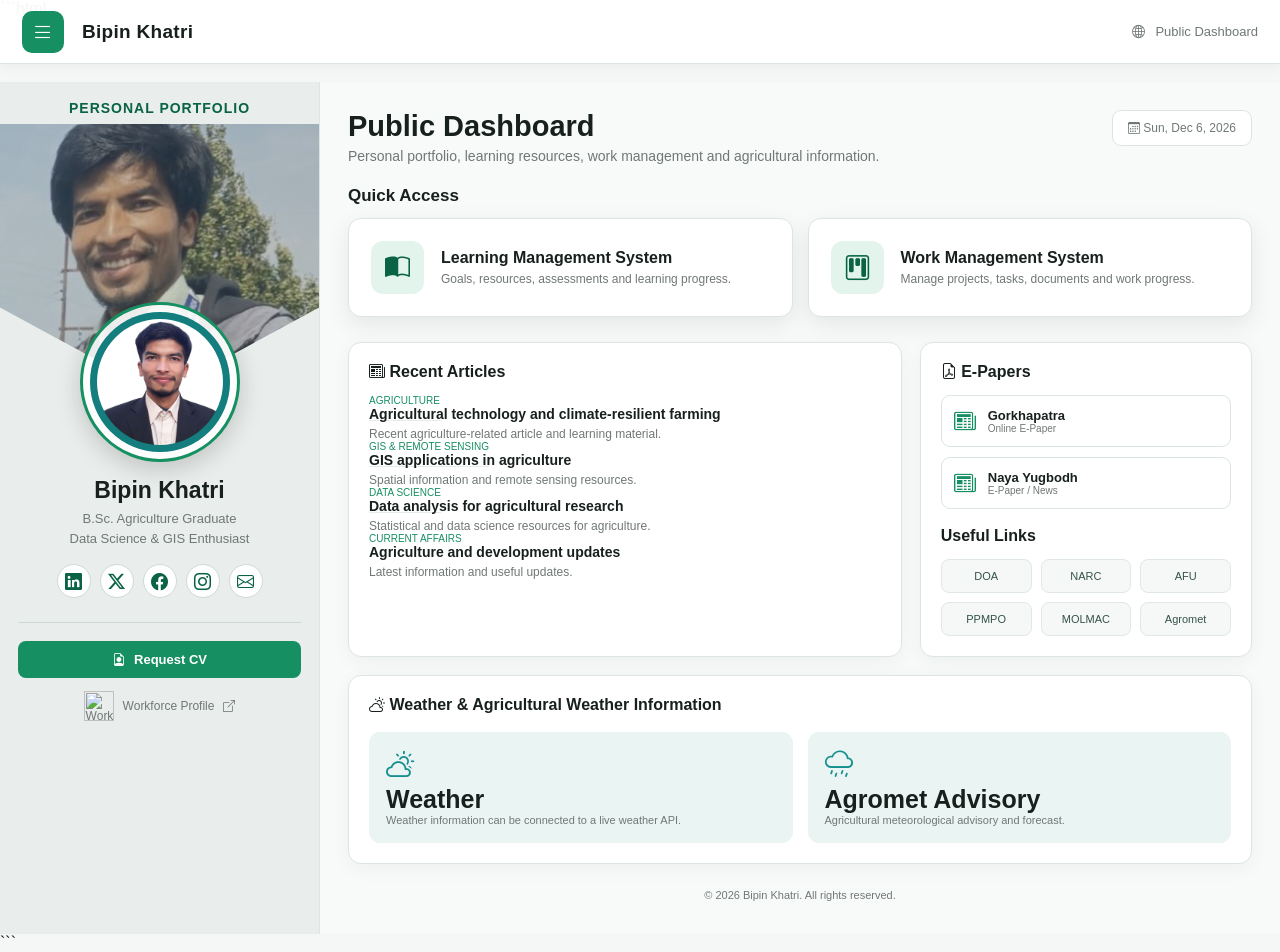
==== commit 9fdf0a28: "linking lms" ====
--- a/index.html
+++ b/index.html
@@ -735,9 +735,8 @@
 
     <h3>Management Systems</h3>
 
-    <a href="plms/index.html">
-        <i class="bi bi-book"></i>
-        Learning Management System
+    <a href="lms.php" class="lms-button">
+    📚 Learning Management System
     </a>
 
     <a href="wms/index.html">
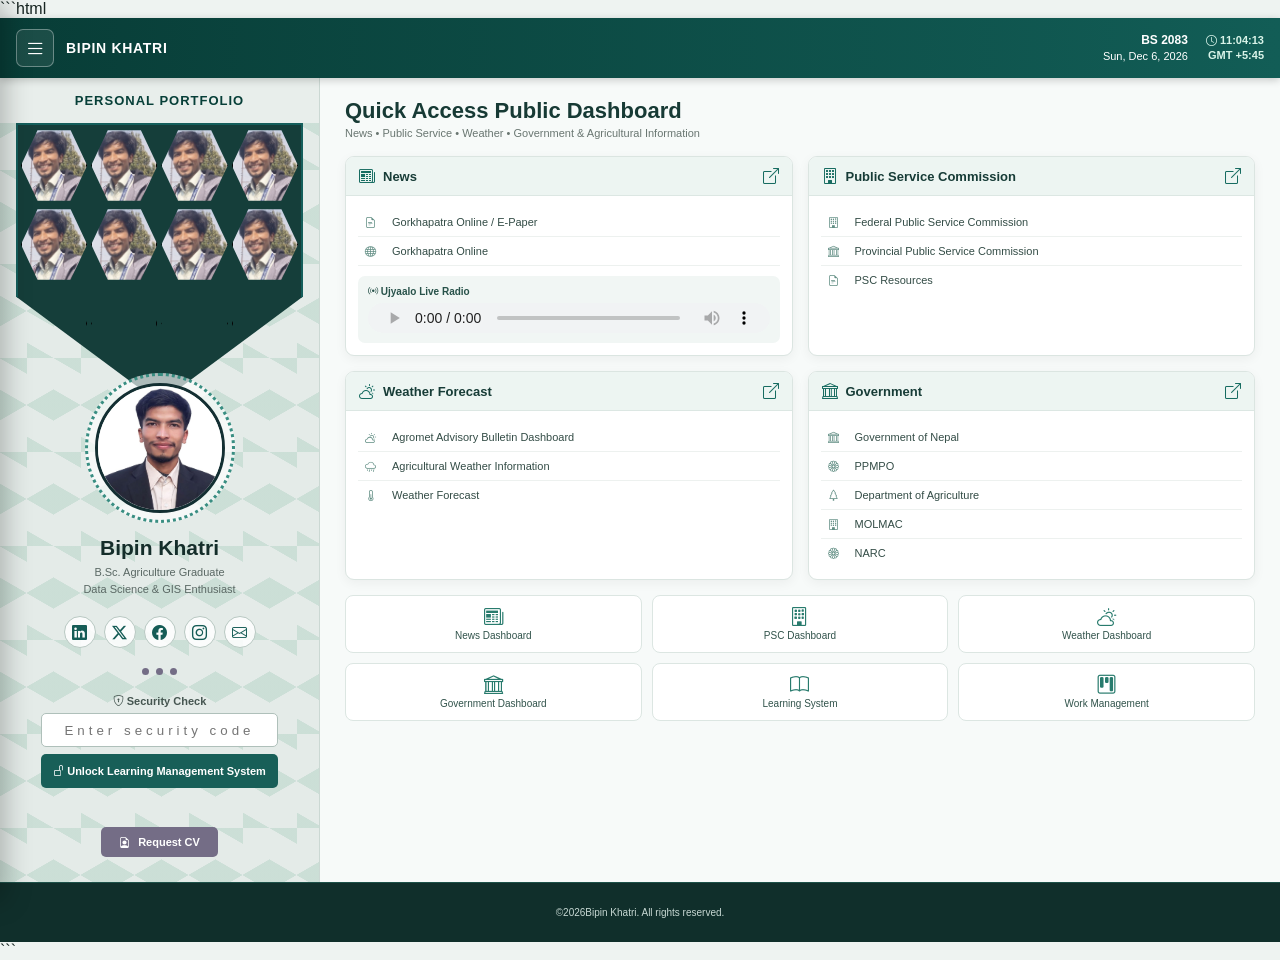
==== commit c1f28f38: "new dashboard" ====
--- a/index.html
+++ b/index.html
@@ -2,706 +2,1517 @@
 <!DOCTYPE html>
 <html lang="en">
 <head>
-    <meta charset="UTF-8">
-    <meta name="viewport" content="width=device-width, initial-scale=1.0">
-
-    <title>Bipin Khatri | Personal Dashboard</title>
-
-    <!-- Bootstrap Icons -->
-    <link rel="stylesheet"
-          href="https://cdn.jsdelivr.net/npm/bootstrap-icons@1.11.3/font/bootstrap-icons.min.css">
-
-    <style>
-        * {
-            margin: 0;
-            padding: 0;
-            box-sizing: border-box;
-        }
-
-        :root {
-            --green: #168f62;
-            --green-dark: #096344;
-            --teal: #168f8f;
-            --blue-green: #147d7d;
-            --dark: #17201d;
-            --light: #f4f7f6;
-            --white: #ffffff;
-            --gray: #707875;
-            --border: #dce5e1;
-            --shadow: 0 8px 25px rgba(0,0,0,.08);
-        }
-
-        html {
-            scroll-behavior: smooth;
-        }
-
-        body {
-            font-family: Arial, Helvetica, sans-serif;
-            background: var(--light);
-            color: var(--dark);
-        }
-
-        a {
-            text-decoration: none;
-            color: inherit;
-        }
-
-        /* =========================
-           TOP NAVIGATION
-        ========================== */
-
-        .topbar {
-            height: 64px;
-            background: rgba(255,255,255,.96);
-            border-bottom: 1px solid var(--border);
-            display: flex;
-            align-items: center;
-            padding: 0 22px;
-            position: fixed;
-            top: 0;
-            left: 0;
-            right: 0;
-            z-index: 1000;
-            box-shadow: 0 2px 12px rgba(0,0,0,.05);
-        }
-
-        .menu-btn {
-            width: 42px;
-            height: 42px;
-            border: 0;
-            border-radius: 10px;
-            background: var(--green);
-            color: white;
-            font-size: 22px;
-            cursor: pointer;
-            display: flex;
-            align-items: center;
-            justify-content: center;
-        }
-
-        .menu-btn:hover {
-            background: var(--green-dark);
-        }
-
-        .site-title {
-            margin-left: 18px;
-            font-size: 19px;
-            font-weight: 700;
-            letter-spacing: .3px;
-        }
-
-        .topbar-right {
-            margin-left: auto;
-            display: flex;
-            align-items: center;
-            gap: 10px;
-            color: var(--gray);
-            font-size: 13px;
-        }
-
-        /* =========================
-           SIDE NAVIGATION
-        ========================== */
-
-        .sidebar {
-            position: fixed;
-            top: 64px;
-            left: -280px;
-            width: 280px;
-            height: calc(100vh - 64px);
-            background: #13201c;
-            color: white;
-            z-index: 999;
-            overflow-y: auto;
-            transition: .3s ease;
-            padding: 24px 18px;
-        }
-
-        .sidebar.active {
-            left: 0;
-        }
-
-        .sidebar h3 {
-            font-size: 14px;
-            color: #8ed7bc;
-            margin: 18px 10px 8px;
-            text-transform: uppercase;
-            letter-spacing: 1px;
-        }
-
-        .sidebar a {
-            display: flex;
-            align-items: center;
-            gap: 12px;
-            padding: 11px 13px;
-            margin: 3px 0;
-            border-radius: 8px;
-            color: #e5efeb;
-            font-size: 14px;
-        }
-
-        .sidebar a:hover {
-            background: #21493b;
-            color: white;
-        }
-
-        .overlay {
-            position: fixed;
-            inset: 64px 0 0 0;
-            background: rgba(0,0,0,.35);
-            z-index: 998;
-            display: none;
-        }
-
-        .overlay.active {
-            display: block;
-        }
-
-        /* =========================
-           MAIN LAYOUT
-        ========================== */
-
-        .main {
-            display: grid;
-            grid-template-columns: 25% 75%;
-            min-height: 100vh;
-            padding-top: 64px;
-        }
-
-        /* =========================
-           PORTFOLIO PANEL
-        ========================== */
-
-        .portfolio {
-            background: #e9edeb;
-            min-height: calc(100vh - 64px);
-            position: relative;
-            overflow: hidden;
-            border-right: 1px solid var(--border);
-        }
-
-        .portfolio-title {
-            text-align: center;
-            padding: 18px 10px 8px;
-            font-size: 14px;
-            font-weight: 700;
-            color: var(--green-dark);
-            text-transform: uppercase;
-            letter-spacing: 1px;
-            position: relative;
-            z-index: 5;
-        }
-
-        /* Pentagon background */
-
-        .pentagon {
-            height: 270px;
-            width: 100%;
-            background-image:
-                linear-gradient(
-                    rgba(10, 80, 61, .15),
-                    rgba(10, 80, 61, .15)
-                ),
-                url("image/bg.jpg");
-            background-size: cover;
-            background-position: center;
-
-            clip-path: polygon(
-                0 0,
-                100% 0,
-                100% 68%,
-                50% 100%,
-                0 68%
-            );
-
-            position: relative;
-        }
-
-        .pentagon::after {
-            content: "";
-            position: absolute;
-            inset: 0;
-            background: rgba(0,0,0,.08);
-        }
-
-        /* Profile */
-
-        .profile-wrapper {
-            position: relative;
-            margin-top: -92px;
-            z-index: 10;
-            text-align: center;
-        }
-
-        .profile-ring {
-            width: 160px;
-            height: 160px;
-            margin: auto;
-            padding: 7px;
-            border: 3px solid var(--green);
-            border-radius: 50%;
-            background: rgba(255,255,255,.9);
-            box-shadow: 0 7px 25px rgba(0,0,0,.18);
-        }
-
-        .profile-inner {
-            width: 100%;
-            height: 100%;
-            padding: 7px;
-            border-radius: 50%;
-            background: var(--blue-green);
-        }
-
-        .profile-inner img {
-            width: 100%;
-            height: 100%;
-            border-radius: 50%;
-            object-fit: cover;
-            display: block;
-        }
-
-        .profile-name {
-            margin-top: 15px;
-            font-size: 23px;
-            font-weight: 800;
-        }
-
-        .occupation {
-            color: var(--gray);
-            font-size: 13px;
-            margin-top: 5px;
-            line-height: 1.5;
-        }
-
-        /* Social icons */
-
-        .social-links {
-            display: flex;
-            justify-content: center;
-            gap: 9px;
-            margin-top: 16px;
-        }
-
-        .social-links a {
-            width: 34px;
-            height: 34px;
-            border-radius: 50%;
-            display: flex;
-            align-items: center;
-            justify-content: center;
-            background: white;
-            color: var(--green-dark);
-            border: 1px solid #cfdad5;
-            font-size: 17px;
-            transition: .2s;
-        }
-
-        .social-links a:hover {
-            background: var(--green);
-            color: white;
-            transform: translateY(-3px);
-        }
-
-        /* CV */
-
-        .portfolio-bottom {
-            margin: 24px 18px 0;
-            padding-top: 18px;
-            border-top: 1px solid #ccd7d2;
-        }
-
-        .cv-button {
-            display: flex;
-            align-items: center;
-            justify-content: center;
-            gap: 9px;
-            padding: 11px;
-            border-radius: 8px;
-            background: var(--green);
-            color: white;
-            font-size: 13px;
-            font-weight: 700;
-        }
-
-        .cv-button:hover {
-            background: var(--green-dark);
-        }
-
-        .workforce {
-            display: flex;
-            align-items: center;
-            justify-content: center;
-            gap: 9px;
-            margin-top: 13px;
-            color: var(--gray);
-            font-size: 12px;
-        }
-
-        .workforce img {
-            width: 30px;
-            height: 30px;
-            object-fit: contain;
-        }
-
-        /* =========================
-           DASHBOARD
-        ========================== */
-
-        .dashboard {
-            padding: 28px;
-            background: #f8faf9;
-        }
-
-        .dashboard-header {
-            display: flex;
-            justify-content: space-between;
-            align-items: flex-start;
-            margin-bottom: 22px;
-        }
-
-        .dashboard-header h1 {
-            font-size: 29px;
-            margin-bottom: 5px;
-        }
-
-        .dashboard-header p {
-            color: var(--gray);
-            font-size: 14px;
-        }
-
-        .date-box {
-            background: white;
-            padding: 10px 15px;
-            border: 1px solid var(--border);
-            border-radius: 9px;
-            color: var(--gray);
-            font-size: 12px;
-        }
-
-        /* Quick Access */
-
-        .section-title {
-            font-size: 17px;
-            margin-bottom: 12px;
-        }
-
-        .quick-grid {
-            display: grid;
-            grid-template-columns: repeat(2, 1fr);
-            gap: 15px;
-        }
-
-        .quick-card {
-            background: white;
-            border: 1px solid var(--border);
-            border-radius: 13px;
-            padding: 22px;
-            display: flex;
-            align-items: center;
-            gap: 17px;
-            box-shadow: var(--shadow);
-            transition: .25s;
-        }
-
-        .quick-card:hover {
-            transform: translateY(-4px);
-            border-color: var(--green);
-        }
-
-        .quick-icon {
-            min-width: 53px;
-            height: 53px;
-            border-radius: 12px;
-            background: #e3f4ed;
-            color: var(--green-dark);
-            display: flex;
-            align-items: center;
-            justify-content: center;
-            font-size: 25px;
-        }
-
-        .quick-card h3 {
-            font-size: 16px;
-            margin-bottom: 5px;
-        }
-
-        .quick-card p {
-            color: var(--gray);
-            font-size: 12px;
-        }
-
-        /* =========================
-           DASHBOARD GRID
-        ========================== */
-
-        .dashboard-grid {
-            display: grid;
-            grid-template-columns: 1.25fr .75fr;
-            gap: 18px;
-            margin-top: 25px;
-        }
-
-        .panel {
-            background: white;
-            border: 1px solid var(--border);
-            border-radius: 13px;
-            padding: 20px;
-            box-shadow: 0 5px 20px rgba(0,0,0,.045);
-        }
-
-        .panel h2 {
-            font-size: 16px;
-            margin-bottom: 14px;
-        }
-
-        /* Articles */
-
-        .article {
-            padding: 13px 0;
-            border-bottom: 1px solid #e6ece9;
-            transition: .2s;
-        }
-
-        .article:last-child {
-            border-bottom: 0;
-        }
-
-        .article:hover {
-            padding-left: 8px;
-        }
-
-        .article h3 {
-            font-size: 14px;
-            margin-bottom: 5px;
-        }
-
-        .article p {
-            font-size: 12px;
-            color: var(--gray);
-        }
-
-        .article span {
-            font-size: 10px;
-            color: var(--green);
-        }
-
-        /* Epaper */
-
-        .epaper-link {
-            display: flex;
-            align-items: center;
-            gap: 12px;
-            border: 1px solid var(--border);
-            padding: 12px;
-            border-radius: 9px;
-            margin-bottom: 10px;
-        }
-
-        .epaper-link:hover {
-            background: #f0f8f5;
-            border-color: var(--green);
-        }
-
-        .epaper-link i {
-            font-size: 22px;
-            color: var(--green);
-        }
-
-        .epaper-link strong {
-            display: block;
-            font-size: 13px;
-        }
-
-        .epaper-link small {
-            color: var(--gray);
-            font-size: 10px;
-        }
-
-        /* Useful links */
-
-        .useful-links {
-            margin-top: 18px;
-        }
-
-        .link-grid {
-            display: grid;
-            grid-template-columns: repeat(3, 1fr);
-            gap: 9px;
-        }
-
-        .useful-link {
-            background: #f5f8f7;
-            border: 1px solid #e0e8e4;
-            border-radius: 8px;
-            padding: 10px;
-            text-align: center;
-            font-size: 11px;
-            color: #34534a;
-        }
-
-        .useful-link:hover {
-            background: #dff2ea;
-            color: var(--green-dark);
-        }
-
-        /* Weather */
-
-        .weather {
-            margin-top: 18px;
-            display: grid;
-            grid-template-columns: 1fr 1fr;
-            gap: 15px;
-        }
-
-        .weather-box {
-            background: #eaf4f2;
-            border-radius: 11px;
-            padding: 17px;
-        }
-
-        .weather-box i {
-            font-size: 28px;
-            color: var(--teal);
-        }
-
-        .weather-temp {
-            font-size: 25px;
-            font-weight: 700;
-            margin-top: 8px;
-        }
-
-        .weather-location {
-            color: var(--gray);
-            font-size: 11px;
-        }
-
-        /* =========================
-           FOOTER
-        ========================== */
-
-        footer {
-            text-align: center;
-            color: var(--gray);
-            font-size: 11px;
-            padding: 25px 10px 5px;
-        }
-
-        /* =========================
-           RESPONSIVE
-        ========================== */
-
-        @media (max-width: 1100px) {
-
-            .main {
-                grid-template-columns: 30% 70%;
-            }
-
-            .dashboard-grid {
-                grid-template-columns: 1fr;
-            }
-
-            .link-grid {
-                grid-template-columns: repeat(2, 1fr);
-            }
-        }
-
-        @media (max-width: 800px) {
-
-            .main {
-                display: block;
-            }
-
-            .portfolio {
-                min-height: auto;
-                padding-bottom: 30px;
-            }
-
-            .dashboard {
-                padding: 20px;
-            }
-
-            .quick-grid {
-                grid-template-columns: 1fr;
-            }
-
-            .dashboard-header {
-                display: block;
-            }
-
-            .date-box {
-                display: inline-block;
-                margin-top: 12px;
-            }
-        }
-
-        @media (max-width: 500px) {
-
-            .topbar {
-                padding: 0 12px;
-            }
-
-            .site-title {
-                font-size: 15px;
-                margin-left: 10px;
-            }
-
-            .topbar-right {
-                display: none;
-            }
-
-            .dashboard-header h1 {
-                font-size: 23px;
-            }
-
-            .dashboard-grid {
-                gap: 12px;
-            }
-
-            .panel {
-                padding: 15px;
-            }
-        }
-    </style>
+<meta charset="UTF-8">
+
+<meta name="viewport"
+      content="width=device-width, initial-scale=1.0">
+
+<title>Bipin Khatri | Public Dashboard</title>
+
+<!-- =========================================================
+     BOOTSTRAP ICONS
+========================================================= -->
+<link rel="stylesheet"
+href="https://cdn.jsdelivr.net/npm/bootstrap-icons@1.11.3/font/bootstrap-icons.min.css">
+
+
+<style>
+
+/* =========================================================
+   GLOBAL
+========================================================= */
+
+*{
+    margin:0;
+    padding:0;
+    box-sizing:border-box;
+}
+
+html{
+    scroll-behavior:smooth;
+}
+
+body{
+    font-family:
+        Arial,
+        Helvetica,
+        sans-serif;
+
+    background:#eef3f1;
+    color:#172522;
+}
+
+a{
+    text-decoration:none;
+    color:inherit;
+}
+
+button,
+input{
+    font-family:inherit;
+}
+
+
+/* =========================================================
+   COLOUR VARIABLES
+========================================================= */
+
+:root{
+
+    --dark-green:#073f38;
+    --bluish-green:#145e5b;
+    --green:#258a70;
+    --light-green:#76bda4;
+
+    --purple-green:#776b89;
+
+    --dark:#172522;
+    --white:#ffffff;
+
+    --light:#f3f7f5;
+    --border:#d7e1dd;
+
+    --shadow:
+        0 5px 18px rgba(0,0,0,.08);
+}
+
+
+/* =========================================================
+   TOP BAND
+   1/15 HEIGHT
+========================================================= */
+
+.top-band{
+
+    height:6.6667vh;
+    min-height:48px;
+
+    background:
+        linear-gradient(
+            90deg,
+            #083d37,
+            #125d56
+        );
+
+    color:white;
+
+    display:flex;
+    align-items:center;
+    justify-content:space-between;
+
+    padding:0 16px;
+
+    position:relative;
+    z-index:1000;
+
+    box-shadow:
+        0 2px 8px rgba(0,0,0,.20);
+}
+
+
+/* Menu button */
+
+.menu-button{
+
+    width:38px;
+    height:38px;
+
+    border:1px solid rgba(255,255,255,.35);
+
+    background:
+        rgba(255,255,255,.08);
+
+    color:white;
+
+    border-radius:7px;
+
+    font-size:21px;
+
+    cursor:pointer;
+
+    display:flex;
+    align-items:center;
+    justify-content:center;
+
+    transition:.2s;
+}
+
+.menu-button:hover{
+
+    background:white;
+    color:var(--dark-green);
+
+}
+
+
+/* Website title */
+
+.top-title{
+
+    margin-left:12px;
+
+    font-size:14px;
+
+    font-weight:700;
+
+    letter-spacing:.7px;
+}
+
+
+/* Date / time */
+
+.datetime{
+
+    display:flex;
+    align-items:center;
+
+    gap:18px;
+
+    text-align:right;
+
+    font-size:11px;
+
+    line-height:1.35;
+}
+
+.datetime strong{
+
+    font-size:12px;
+
+}
+
+.datetime .time{
+
+    font-weight:700;
+
+    color:#d9f4e9;
+}
+
+
+/* =========================================================
+   SIDEBAR
+========================================================= */
+
+.sidebar{
+
+    position:fixed;
+
+    top:0;
+    left:-290px;
+
+    width:290px;
+
+    height:100vh;
+
+    background:#102b27;
+
+    color:white;
+
+    z-index:2000;
+
+    overflow-y:auto;
+
+    padding:70px 16px 20px;
+
+    transition:.3s ease;
+
+    box-shadow:
+        5px 0 25px rgba(0,0,0,.25);
+}
+
+.sidebar.active{
+
+    left:0;
+
+}
+
+
+.sidebar-title{
+
+    font-size:16px;
+
+    font-weight:700;
+
+    margin-bottom:20px;
+
+    padding-bottom:12px;
+
+    border-bottom:
+        1px solid rgba(255,255,255,.15);
+}
+
+
+.sidebar-section{
+
+    color:#79c7aa;
+
+    font-size:10px;
+
+    text-transform:uppercase;
+
+    letter-spacing:1.2px;
+
+    margin:
+        20px 8px 7px;
+}
+
+
+.sidebar a{
+
+    display:flex;
+
+    align-items:center;
+
+    gap:12px;
+
+    padding:10px 12px;
+
+    border-radius:7px;
+
+    color:#e4eeeb;
+
+    font-size:13px;
+
+    margin-bottom:3px;
+
+    transition:.2s;
+}
+
+.sidebar a:hover{
+
+    background:#1d5148;
+
+    color:white;
+
+}
+
+
+.sidebar a i{
+
+    width:20px;
+
+    text-align:center;
+
+}
+
+
+/* Overlay */
+
+.overlay{
+
+    position:fixed;
+
+    inset:0;
+
+    background:
+        rgba(0,0,0,.45);
+
+    z-index:1500;
+
+    display:none;
+}
+
+.overlay.active{
+
+    display:block;
+
+}
+
+
+/* =========================================================
+   MIDDLE BAND
+   13/15
+========================================================= */
+
+.middle-band{
+
+    min-height:86.6666vh;
+
+    display:grid;
+
+    grid-template-columns:
+        25% 75%;
+
+}
+
+
+/* =========================================================
+   LEFT PORTFOLIO
+========================================================= */
+
+.portfolio-panel{
+
+    position:relative;
+
+    overflow:hidden;
+
+    min-height:86.6666vh;
+
+    background:#e8eeeb;
+
+    border-right:
+        1px solid #cbd8d3;
+
+}
+
+
+/* Portfolio heading */
+
+.portfolio-heading{
+
+    height:45px;
+
+    display:flex;
+
+    align-items:center;
+
+    justify-content:center;
+
+    font-size:13px;
+
+    font-weight:700;
+
+    letter-spacing:1px;
+
+    color:var(--dark-green);
+
+    text-transform:uppercase;
+
+    position:relative;
+
+    z-index:20;
+
+}
+
+
+/* =========================================================
+   HONEYCOMB BACKGROUND
+========================================================= */
+
+.honeycomb-area{
+
+    position:absolute;
+
+    inset:45px 0 0 0;
+
+    overflow:hidden;
+
+    background:#e4ebe8;
+
+}
+
+
+/* Honeycomb pattern */
+
+.honeycomb-area::before{
+
+    content:"";
+
+    position:absolute;
+
+    inset:0;
+
+    opacity:.9;
+
+    background-image:
+
+        linear-gradient(
+            30deg,
+            rgba(80,160,130,.18) 12%,
+            transparent 12.5%,
+            transparent 87%,
+            rgba(80,160,130,.18) 87.5%,
+            rgba(80,160,130,.18)
+        ),
+
+        linear-gradient(
+            150deg,
+            rgba(80,160,130,.18) 12%,
+            transparent 12.5%,
+            transparent 87%,
+            rgba(80,160,130,.18) 87.5%,
+            rgba(80,160,130,.18)
+        ),
+
+        linear-gradient(
+            30deg,
+            rgba(80,160,130,.18) 12%,
+            transparent 12.5%,
+            transparent 87%,
+            rgba(80,160,130,.18) 87.5%,
+            rgba(80,160,130,.18)
+        );
+
+    background-size:
+        54px 94px,
+        54px 94px,
+        54px 94px;
+
+    background-position:
+        0 0,
+        0 0,
+        27px 47px;
+
+    pointer-events:none;
+}
+
+
+/* =========================================================
+   INVERTED PENTAGON
+========================================================= */
+
+.pentagon{
+
+    position:absolute;
+
+    top:45px;
+
+    left:5%;
+
+    width:90%;
+
+    height:280px;
+
+    z-index:5;
+
+    overflow:hidden;
+
+    background:#153e3a;
+
+    clip-path:
+        polygon(
+            0 0,
+            100% 0,
+            100% 62%,
+            50% 100%,
+            0 62%
+        );
+
+    border:2px solid var(--bluish-green);
+}
+
+
+/*
+   Inner honeycomb image tiles
+*/
+
+.pentagon-honeycomb{
+
+    position:absolute;
+
+    inset:3px;
+
+    display:grid;
+
+    grid-template-columns:
+        repeat(4,1fr);
+
+    grid-auto-rows:75px;
+
+    gap:4px;
+
+    transform:rotate(0deg);
+
+}
+
+
+/* Individual hexagon */
+
+.hex{
+
+    position:relative;
+
+    overflow:hidden;
+
+    clip-path:
+        polygon(
+            25% 3%,
+            75% 3%,
+            100% 50%,
+            75% 97%,
+            25% 97%,
+            0 50%
+        );
+
+    border:
+        1px solid #050505;
+
+    background-position:center;
+
+    background-size:cover;
+
+    background-repeat:no-repeat;
+
+}
+
+
+/* Image assignments */
+
+.hex:nth-child(1){
+    background-image:url("image/bg1.jpg");
+}
+
+.hex:nth-child(2){
+    background-image:url("image/bg2.jpg");
+}
+
+.hex:nth-child(3){
+    background-image:url("image/bg3.jpg");
+}
+
+.hex:nth-child(4){
+    background-image:url("image/bg4.jpg");
+}
+
+.hex:nth-child(5){
+    background-image:url("image/bg5.jpg");
+}
+
+.hex:nth-child(6){
+    background-image:url("image/bg6.jpg");
+}
+
+.hex:nth-child(7){
+    background-image:url("image/bg7.jpg");
+}
+
+.hex:nth-child(8){
+    background-image:url("image/bg8.jpg");
+}
+
+.hex:nth-child(9){
+    background-image:url("image/bg9.jpg");
+}
+
+.hex:nth-child(10){
+    background-image:url("image/bg10.jpg");
+}
+
+.hex:nth-child(11){
+    background-image:url("image/bg11.jpg");
+}
+
+.hex:nth-child(12){
+    background-image:url("image/bg12.jpg");
+}
+
+
+/* =========================================================
+   PROFILE SECTION
+========================================================= */
+
+.profile-section{
+
+    position:relative;
+
+    z-index:30;
+
+    margin-top:250px;
+
+    text-align:center;
+
+    padding:
+        0 20px 25px;
+
+}
+
+
+/* Double circle */
+
+.profile-ring{
+
+    width:150px;
+
+    height:150px;
+
+    margin:auto;
+
+    border:
+        3px dotted
+        #398e82;
+
+    border-radius:50%;
+
+    padding:7px;
+
+    background:
+        rgba(255,255,255,.65);
+
+    display:flex;
+
+    align-items:center;
+
+    justify-content:center;
+
+}
+
+
+/* Inner circle */
+
+.profile-inner{
+
+    width:100%;
+
+    height:100%;
+
+    border:
+        3px solid
+        #132f32;
+
+    border-radius:50%;
+
+    overflow:hidden;
+
+    background:#132f32;
+
+}
+
+
+.profile-inner img{
+
+    width:100%;
+    height:100%;
+
+    object-fit:cover;
+
+    display:block;
+
+}
+
+
+/* Name */
+
+.profile-name{
+
+    margin-top:13px;
+
+    font-size:21px;
+
+    font-weight:800;
+
+    color:#142d2a;
+
+}
+
+
+/* Occupation */
+
+.profile-occupation{
+
+    margin-top:4px;
+
+    font-size:11px;
+
+    line-height:1.5;
+
+    color:#5a6864;
+
+}
+
+
+/* =========================================================
+   SOCIAL
+========================================================= */
+
+.social-links{
+
+    display:flex;
+
+    justify-content:center;
+
+    gap:8px;
+
+    margin-top:19px;
+
+}
+
+
+.social-links a{
+
+    width:32px;
+    height:32px;
+
+    border-radius:50%;
+
+    background:
+        rgba(255,255,255,.85);
+
+    border:
+        1px solid #b8c8c2;
+
+    color:#155c56;
+
+    display:flex;
+
+    align-items:center;
+
+    justify-content:center;
+
+    font-size:15px;
+
+    transition:.2s;
+
+}
+
+
+.social-links a:hover{
+
+    background:#155c56;
+
+    color:white;
+
+    transform:
+        translateY(-3px);
+
+}
+
+
+/* =========================================================
+   THREE DOTS
+========================================================= */
+
+.decorative-dots{
+
+    display:flex;
+
+    justify-content:center;
+
+    gap:7px;
+
+    margin:20px 0;
+
+}
+
+
+.decorative-dots span{
+
+    width:7px;
+    height:7px;
+
+    background:
+        #746d86;
+
+    border-radius:50%;
+
+}
+
+
+/* =========================================================
+   SECURITY CHECK
+========================================================= */
+
+.security-box{
+
+    width:85%;
+
+    max-width:270px;
+
+    margin:auto;
+
+}
+
+
+.security-title{
+
+    font-size:11px;
+
+    font-weight:700;
+
+    color:#465651;
+
+    margin-bottom:6px;
+
+}
+
+
+.security-input{
+
+    width:100%;
+
+    height:34px;
+
+    border:
+        1px solid #afc0ba;
+
+    border-radius:5px;
+
+    text-align:center;
+
+    letter-spacing:4px;
+
+    outline:none;
+
+    background:white;
+
+}
+
+
+.security-input:focus{
+
+    border-color:
+        var(--green);
+
+    box-shadow:
+        0 0 0 2px
+        rgba(37,138,112,.10);
+
+}
+
+
+.unlock-button{
+
+    width:100%;
+
+    height:34px;
+
+    margin-top:7px;
+
+    border:none;
+
+    border-radius:5px;
+
+    background:
+        #185f58;
+
+    color:white;
+
+    font-size:11px;
+
+    font-weight:700;
+
+    cursor:pointer;
+
+}
+
+
+.unlock-button:hover{
+
+    background:
+        #0c423d;
+
+}
+
+
+.security-message{
+
+    min-height:16px;
+
+    margin-top:5px;
+
+    font-size:10px;
+
+}
+
+
+/* =========================================================
+   CV
+========================================================= */
+
+.cv-button{
+
+    display:inline-flex;
+
+    align-items:center;
+
+    justify-content:center;
+
+    gap:8px;
+
+    margin-top:18px;
+
+    padding:
+        9px 18px;
+
+    border-radius:5px;
+
+    background:
+        #746d86;
+
+    color:white;
+
+    font-size:11px;
+
+    font-weight:700;
+
+    transition:.2s;
+
+}
+
+
+.cv-button:hover{
+
+    background:#554f66;
+
+}
+
+
+/* =========================================================
+   RIGHT DASHBOARD
+========================================================= */
+
+.dashboard{
+
+    padding:
+        20px 25px 10px;
+
+    background:#f7faf9;
+
+    overflow:hidden;
+
+}
+
+
+.dashboard-title{
+
+    font-size:22px;
+
+    font-weight:800;
+
+    color:#173a35;
+
+    margin-bottom:3px;
+
+}
+
+
+.dashboard-subtitle{
+
+    font-size:11px;
+
+    color:#697671;
+
+    margin-bottom:17px;
+
+}
+
+
+/* =========================================================
+   DASHBOARD SECTION GRID
+========================================================= */
+
+.dashboard-grid{
+
+    display:grid;
+
+    grid-template-columns:
+        repeat(2,1fr);
+
+    gap:15px;
+
+}
+
+
+/* Dashboard card */
+
+.dashboard-card{
+
+    background:white;
+
+    border:
+        1px solid #dbe5e1;
+
+    border-radius:9px;
+
+    box-shadow:
+        0 3px 12px
+        rgba(0,0,0,.05);
+
+    overflow:hidden;
+
+    transition:.2s;
+
+}
+
+
+.dashboard-card:hover{
+
+    transform:
+        translateY(-2px);
+
+    box-shadow:
+        0 6px 20px
+        rgba(0,0,0,.09);
+
+}
+
+
+/* Card heading */
+
+.card-heading{
+
+    display:flex;
+
+    align-items:center;
+
+    justify-content:space-between;
+
+    padding:
+        11px 13px;
+
+    background:
+        #edf5f2;
+
+    border-bottom:
+        1px solid #dce7e3;
+
+}
+
+
+.card-heading-left{
+
+    display:flex;
+
+    align-items:center;
+
+    gap:8px;
+
+}
+
+
+.card-heading i{
+
+    color:#176c61;
+
+    font-size:16px;
+
+}
+
+
+.card-heading h2{
+
+    font-size:13px;
+
+    color:#173c37;
+
+}
+
+
+.card-heading small{
+
+    color:#687771;
+
+    font-size:9px;
+
+}
+
+
+/* Card body */
+
+.card-body{
+
+    padding:12px;
+
+}
+
+
+.quick-link{
+
+    display:flex;
+
+    align-items:center;
+
+    gap:9px;
+
+    padding:8px 7px;
+
+    border-bottom:
+        1px solid #edf1ef;
+
+    font-size:11px;
+
+    color:#334c46;
+
+}
+
+
+.quick-link:last-child{
+
+    border-bottom:none;
+
+}
+
+
+.quick-link:hover{
+
+    color:#096b5d;
+
+    background:#f3f8f6;
+
+}
+
+
+.quick-link i{
+
+    width:18px;
+
+    color:#638f85;
+
+}
+
+
+/* =========================================================
+   UJYAALO RADIO
+========================================================= */
+
+.radio-box{
+
+    margin-top:10px;
+
+    padding:10px;
+
+    border-radius:7px;
+
+    background:#f1f6f4;
+
+}
+
+
+.radio-title{
+
+    font-size:10px;
+
+    font-weight:700;
+
+    margin-bottom:6px;
+
+    color:#28524a;
+
+}
+
+
+.radio-box audio{
+
+    width:100%;
+
+    height:30px;
+
+}
+
+
+/* =========================================================
+   LOWER RESOURCE AREA
+========================================================= */
+
+.resource-grid{
+
+    margin-top:15px;
+
+    display:grid;
+
+    grid-template-columns:
+        repeat(3,1fr);
+
+    gap:10px;
+
+}
+
+
+.resource-item{
+
+    background:white;
+
+    border:
+        1px solid #dce6e2;
+
+    border-radius:8px;
+
+    padding:11px;
+
+    text-align:center;
+
+    font-size:10px;
+
+    color:#31534b;
+
+    transition:.2s;
+
+}
+
+
+.resource-item:hover{
+
+    background:#e8f4ef;
+
+    border-color:#8bbbad;
+
+}
+
+
+.resource-item i{
+
+    display:block;
+
+    font-size:19px;
+
+    color:#287b6d;
+
+    margin-bottom:4px;
+
+}
+
+
+/* =========================================================
+   LAST BAND
+========================================================= */
+
+.footer-band{
+
+    height:6.6667vh;
+
+    min-height:38px;
+
+    background:#102f2b;
+
+    color:#c7d8d3;
+
+    display:flex;
+
+    align-items:center;
+
+    justify-content:center;
+
+    text-align:center;
+
+    font-size:10px;
+
+    border-top:
+        1px solid #1d5149;
+
+}
+
+
+/* =========================================================
+   RESPONSIVE
+========================================================= */
+
+@media(max-width:1000px){
+
+    .middle-band{
+
+        grid-template-columns:
+            35% 65%;
+    }
+
+    .dashboard-grid{
+
+        grid-template-columns:1fr;
+
+    }
+
+    .resource-grid{
+
+        grid-template-columns:
+            repeat(2,1fr);
+
+    }
+
+}
+
+
+@media(max-width:750px){
+
+    .top-band{
+
+        padding:0 10px;
+
+    }
+
+    .top-title{
+
+        display:none;
+
+    }
+
+    .datetime{
+
+        gap:8px;
+
+        font-size:9px;
+
+    }
+
+    .datetime strong{
+
+        font-size:10px;
+
+    }
+
+
+    .middle-band{
+
+        display:block;
+
+    }
+
+
+    .portfolio-panel{
+
+        min-height:760px;
+
+        border-right:none;
+
+        border-bottom:
+            1px solid #cbd8d3;
+
+    }
+
+
+    .dashboard{
+
+        min-height:600px;
+
+        padding:18px 12px;
+
+    }
+
+
+    .dashboard-grid{
+
+        grid-template-columns:1fr;
+
+    }
+
+
+    .resource-grid{
+
+        grid-template-columns:
+            repeat(2,1fr);
+
+    }
+
+}
+
+
+@media(max-width:450px){
+
+    .datetime{
+
+        flex-direction:
+            column;
+
+        align-items:flex-end;
+
+        gap:0;
+
+    }
+
+
+    .pentagon{
+
+        width:94%;
+
+        left:3%;
+
+    }
+
+
+    .profile-section{
+
+        margin-top:245px;
+
+    }
+
+
+    .profile-ring{
+
+        width:135px;
+        height:135px;
+
+    }
+
+
+    .resource-grid{
+
+        grid-template-columns:1fr;
+
+    }
+
+}
+
+</style>
 </head>
 
+
 <body>
 
+
 <!-- =========================================================
-     TOP BAR
-========================================================== -->
-
-<header class="topbar">
-
-    <button class="menu-btn" id="menuBtn" aria-label="Toggle navigation">
-        <i class="bi bi-list"></i>
-    </button>
-
-    <div class="site-title">
-        Bipin Khatri
+     TOP BAND
+========================================================= -->
+
+<header class="top-band">
+
+    <div style="display:flex;align-items:center;">
+
+        <button
+            class="menu-button"
+            id="menuButton"
+            aria-label="Toggle navigation">
+
+            <i class="bi bi-list"></i>
+
+        </button>
+
+        <div class="top-title">
+            BIPIN KHATRI
+        </div>
+
     </div>
 
-    <div class="topbar-right">
-        <i class="bi bi-globe2"></i>
-        Public Dashboard
+
+    <div class="datetime">
+
+        <div>
+            <strong id="bsDate">
+                Loading BS...
+            </strong>
+            <br>
+            <span id="adDate">
+                Loading AD...
+            </span>
+        </div>
+
+        <div class="time">
+
+            <i class="bi bi-clock"></i>
+
+            <span id="currentTime">
+                --:--:--
+            </span>
+
+            <br>
+
+            GMT +5:45
+
+        </div>
+
     </div>
 
 </header>
 
 
+
 <!-- =========================================================
-     SIDE NAVIGATION
-========================================================== -->
+     SIDEBAR
+========================================================= -->
 
 <nav class="sidebar" id="sidebar">
 
-    <h3>Home</h3>
+    <div class="sidebar-title">
+        <i class="bi bi-grid"></i>
+        Navigation
+    </div>
+
 
     <a href="#">
         <i class="bi bi-house"></i>
         Home
     </a>
 
-    <h3>Personal Portfolio</h3>
+
+    <div class="sidebar-section">
+        Personal Portfolio
+    </div>
 
     <a href="#">
         <i class="bi bi-person"></i>
@@ -719,54 +1530,61 @@
     </a>
 
     <a href="#">
-        <i class="bi bi-tools"></i>
+        <i class="bi bi-bar-chart"></i>
         Skills
     </a>
 
     <a href="#">
-        <i class="bi bi-grid"></i>
-        Projects
+        <i class="bi bi-folder"></i>
+        Portfolio
     </a>
 
+
+    <div class="sidebar-section">
+        Management Systems
+    </div>
+
+
+    <a href="LMS/index.html">
+        <i class="bi bi-book"></i>
+        Learning Management System
+    </a>
+
     <a href="#">
-        <i class="bi bi-journal-text"></i>
-        Publications
-    </a>
-
-    <h3>Management Systems</h3>
-
-    <a href="lms.php" class="lms-button">
-    📚 Learning Management System
-    </a>
-
-    <a href="wms/index.html">
         <i class="bi bi-kanban"></i>
         Work Management System
     </a>
 
-    <h3>Public Resources</h3>
-
-    <a href="#">
+
+    <div class="sidebar-section">
+        Public Dashboard
+    </div>
+
+
+    <a href="Public dashboard/News/index.html">
         <i class="bi bi-newspaper"></i>
-        Current Affairs
+        News
     </a>
 
-    <a href="#">
-        <i class="bi bi-map"></i>
-        GIS & Remote Sensing
+    <a href="Public dashboard/PSC/index.html">
+        <i class="bi bi-building"></i>
+        Public Service Commission
     </a>
 
-    <a href="#">
-        <i class="bi bi-flower1"></i>
-        Agriculture Resources
+    <a href="Public dashboard/Weather forecast/index.html">
+        <i class="bi bi-cloud-sun"></i>
+        Weather Forecast
     </a>
 
-    <a href="#">
-        <i class="bi bi-file-earmark-pdf"></i>
-        E-Papers
+    <a href="Public dashboard/Government/index.html">
+        <i class="bi bi-bank"></i>
+        Government
     </a>
 
-    <h3>Contact</h3>
+
+    <div class="sidebar-section">
+        Contact
+    </div>
 
     <a href="#">
         <i class="bi bi-envelope"></i>
@@ -775,564 +1593,1032 @@
 
 </nav>
 
-<div class="overlay" id="overlay"></div>
+
+<div
+    class="overlay"
+    id="overlay">
+</div>
+
 
 
 <!-- =========================================================
-     MAIN CONTENT
-========================================================== -->
-
-<main class="main">
+     MIDDLE BAND
+========================================================= -->
+
+<main class="middle-band">
+
+
+<!-- =========================================================
+     LEFT SIDE
+========================================================= -->
+
+<section class="portfolio-panel">
+
+
+    <div class="portfolio-heading">
+
+        Personal Portfolio
+
+    </div>
+
+
+    <!-- Honeycomb background -->
+
+    <div class="honeycomb-area"></div>
 
 
     <!-- =====================================================
-         LEFT: PERSONAL PORTFOLIO
+         INVERTED PENTAGON
     ====================================================== -->
 
-    <section class="portfolio">
-
-        <div class="portfolio-title">
-            Personal Portfolio
+    <div class="pentagon">
+
+        <div class="pentagon-honeycomb">
+
+            <div class="hex"></div>
+            <div class="hex"></div>
+            <div class="hex"></div>
+            <div class="hex"></div>
+
+            <div class="hex"></div>
+            <div class="hex"></div>
+            <div class="hex"></div>
+            <div class="hex"></div>
+
+            <div class="hex"></div>
+            <div class="hex"></div>
+            <div class="hex"></div>
+            <div class="hex"></div>
+
         </div>
 
-
-        <!-- Pentagon -->
-
-        <div class="pentagon"></div>
-
-
-        <!-- Profile -->
-
-        <div class="profile-wrapper">
-
-            <div class="profile-ring">
-
-                <div class="profile-inner">
-
-                    <img
-                        src="image/profile.jpg"
-                        alt="Bipin Khatri Profile Picture">
+    </div>
+
+
+
+    <!-- =====================================================
+         PROFILE
+    ====================================================== -->
+
+    <div class="profile-section">
+
+
+        <div class="profile-ring">
+
+            <div class="profile-inner">
+
+                <img
+                    src="./image/profile.jpg"
+                    alt="Bipin Khatri">
+
+            </div>
+
+        </div>
+
+
+        <div class="profile-name">
+            Bipin Khatri
+        </div>
+
+
+        <div class="profile-occupation">
+
+            B.Sc. Agriculture Graduate<br>
+
+            Data Science & GIS Enthusiast
+
+        </div>
+
+
+
+        <!-- =================================================
+             SOCIAL LINKS
+        ================================================== -->
+
+        <div class="social-links">
+
+
+            <a
+                href="https://www.linkedin.com/in/agbipinkhatri/"
+                target="_blank"
+                title="LinkedIn">
+
+                <i class="bi bi-linkedin"></i>
+
+            </a>
+
+
+            <a
+                href="https://x.com/AgBipinKhatri"
+                target="_blank"
+                title="X">
+
+                <i class="bi bi-twitter-x"></i>
+
+            </a>
+
+
+            <a
+                href="https://www.facebook.com/AgBipinKhatri"
+                target="_blank"
+                title="Facebook">
+
+                <i class="bi bi-facebook"></i>
+
+            </a>
+
+
+            <a
+                href="https://www.instagram.com/agbipinkhatri/"
+                target="_blank"
+                title="Instagram">
+
+                <i class="bi bi-instagram"></i>
+
+            </a>
+
+
+            <a
+                href="mailto:your-email@example.com"
+                title="Email">
+
+                <i class="bi bi-envelope"></i>
+
+            </a>
+
+
+        </div>
+
+
+
+        <!-- Decorative dots -->
+
+        <div class="decorative-dots">
+
+            <span></span>
+            <span></span>
+            <span></span>
+
+        </div>
+
+
+
+        <!-- =================================================
+             SECURITY CHECK
+        ================================================== -->
+
+        <div class="security-box">
+
+            <div class="security-title">
+
+                <i class="bi bi-shield-lock"></i>
+
+                Security Check
+
+            </div>
+
+
+            <input
+                type="password"
+                id="securityCode"
+                class="security-input"
+                maxlength="6"
+                placeholder="Enter security code"
+                autocomplete="off">
+
+
+            <button
+                class="unlock-button"
+                id="unlockButton">
+
+                <i class="bi bi-unlock"></i>
+
+                Unlock Learning Management System
+
+            </button>
+
+
+            <div
+                class="security-message"
+                id="securityMessage">
+            </div>
+
+        </div>
+
+
+
+        <!-- =================================================
+             CV
+        ================================================== -->
+
+        <a
+            class="cv-button"
+            href="https://drive.google.com/"
+            target="_blank">
+
+            <i class="bi bi-file-earmark-person"></i>
+
+            Request CV
+
+        </a>
+
+
+    </div>
+
+</section>
+
+
+
+<!-- =========================================================
+     RIGHT SIDE - PUBLIC DASHBOARD
+========================================================= -->
+
+<section class="dashboard">
+
+
+    <div class="dashboard-title">
+
+        Quick Access Public Dashboard
+
+    </div>
+
+
+    <div class="dashboard-subtitle">
+
+        News • Public Service • Weather • Government
+        & Agricultural Information
+
+    </div>
+
+
+
+    <!-- =====================================================
+         MAIN DASHBOARD CARDS
+    ====================================================== -->
+
+    <div class="dashboard-grid">
+
+
+
+        <!-- =================================================
+             NEWS
+        ================================================== -->
+
+        <div class="dashboard-card">
+
+
+            <div class="card-heading">
+
+                <div class="card-heading-left">
+
+                    <i class="bi bi-newspaper"></i>
+
+                    <h2>News</h2>
 
                 </div>
 
+
+                <a
+                    href="Public dashboard/News/index.html"
+                    title="Open News">
+
+                    <i class="bi bi-box-arrow-up-right"></i>
+
+                </a>
+
             </div>
 
 
-            <h1 class="profile-name">
-                Bipin Khatri
-            </h1>
-
-
-            <p class="occupation">
-                B.Sc. Agriculture Graduate<br>
-                Data Science & GIS Enthusiast
-            </p>
-
-
-            <!-- Social Links -->
-
-            <div class="social-links">
-
-                <a href="https://www.linkedin.com/in/agbipinkhatri/"
-                   target="_blank"
-                   title="LinkedIn">
-                    <i class="bi bi-linkedin"></i>
-                </a>
-
-                <a href="https://x.com/AgBipinKhatri"
-                   target="_blank"
-                   title="X / Twitter">
-                    <i class="bi bi-twitter-x"></i>
-                </a>
-
-                <a href="https://www.facebook.com/AgBipinKhatri"
-                   target="_blank"
-                   title="Facebook">
-                    <i class="bi bi-facebook"></i>
-                </a>
-
-                <a href="https://www.instagram.com/agbipinkhatri/"
-                   target="_blank"
-                   title="Instagram">
-                    <i class="bi bi-instagram"></i>
-                </a>
-
-                <a href="mailto:your-email@example.com"
-                   title="Email">
-                    <i class="bi bi-envelope"></i>
-                </a>
-
-            </div>
-
-        </div>
-
-
-        <!-- Bottom Links -->
-
-        <div class="portfolio-bottom">
-
-            <!-- Google Drive CV -->
-            <a
-                class="cv-button"
-                href="https://drive.google.com/"
-                target="_blank">
-
-                <i class="bi bi-file-earmark-person"></i>
-
-                Request CV
-
-            </a>
-
-
-            <!-- Workforce -->
-
-            <a
-                class="workforce"
-                href="#"
-                target="_blank">
-
-                <img
-                    src="image/workforce.png"
-                    alt="Workforce">
-
-                <span>
-                    Workforce Profile
-                </span>
-
-                <i class="bi bi-box-arrow-up-right"></i>
-
-            </a>
-
-        </div>
-
-    </section>
-
-
-    <!-- =====================================================
-         RIGHT: PUBLIC DASHBOARD
-    ====================================================== -->
-
-    <section class="dashboard">
-
-
-        <!-- Dashboard Header -->
-
-        <div class="dashboard-header">
-
-            <div>
-
-                <h1>
-                    Public Dashboard
-                </h1>
-
-                <p>
-                    Personal portfolio, learning resources,
-                    work management and agricultural information.
-                </p>
-
-            </div>
-
-            <div class="date-box">
-                <i class="bi bi-calendar3"></i>
-                <span id="currentDate">
-                    Loading...
-                </span>
-            </div>
-
-        </div>
-
-
-        <!-- =================================================
-             QUICK ACCESS
-        ================================================== -->
-
-        <h2 class="section-title">
-            Quick Access
-        </h2>
-
-
-        <div class="quick-grid">
-
-
-            <!-- PLMS -->
-
-            <a href="plms/index.html"
-               class="quick-card">
-
-                <div class="quick-icon">
-                    <i class="bi bi-book-half"></i>
-                </div>
-
-                <div>
-
-                    <h3>
-                        Learning Management System
-                    </h3>
-
-                    <p>
-                        Goals, resources, assessments and
-                        learning progress.
-                    </p>
-
-                </div>
-
-            </a>
-
-
-            <!-- WMS -->
-
-            <a href="wms/index.html"
-               class="quick-card">
-
-                <div class="quick-icon">
-                    <i class="bi bi-kanban"></i>
-                </div>
-
-                <div>
-
-                    <h3>
-                        Work Management System
-                    </h3>
-
-                    <p>
-                        Manage projects, tasks, documents
-                        and work progress.
-                    </p>
-
-                </div>
-
-            </a>
-
-        </div>
-
-
-        <!-- =================================================
-             DASHBOARD CONTENT
-        ================================================== -->
-
-        <div class="dashboard-grid">
-
-
-            <!-- Recent Articles -->
-
-            <div class="panel">
-
-                <h2>
-                    <i class="bi bi-newspaper"></i>
-                    Recent Articles
-                </h2>
-
-
-                <a href="#" class="article">
-
-                    <span>
-                        AGRICULTURE
-                    </span>
-
-                    <h3>
-                        Agricultural technology and
-                        climate-resilient farming
-                    </h3>
-
-                    <p>
-                        Recent agriculture-related article
-                        and learning material.
-                    </p>
-
-                </a>
-
-
-                <a href="#" class="article">
-
-                    <span>
-                        GIS & REMOTE SENSING
-                    </span>
-
-                    <h3>
-                        GIS applications in agriculture
-                    </h3>
-
-                    <p>
-                        Spatial information and remote sensing
-                        resources.
-                    </p>
-
-                </a>
-
-
-                <a href="#" class="article">
-
-                    <span>
-                        DATA SCIENCE
-                    </span>
-
-                    <h3>
-                        Data analysis for agricultural research
-                    </h3>
-
-                    <p>
-                        Statistical and data science resources
-                        for agriculture.
-                    </p>
-
-                </a>
-
-
-                <a href="#" class="article">
-
-                    <span>
-                        CURRENT AFFAIRS
-                    </span>
-
-                    <h3>
-                        Agriculture and development updates
-                    </h3>
-
-                    <p>
-                        Latest information and useful updates.
-                    </p>
-
-                </a>
-
-            </div>
-
-
-            <!-- E-Papers -->
-
-            <div class="panel">
-
-                <h2>
-                    <i class="bi bi-file-earmark-pdf"></i>
-                    E-Papers
-                </h2>
+            <div class="card-body">
 
 
                 <a
-                    class="epaper-link"
+                    class="quick-link"
                     href="https://epaper.gorkhapatraonline.com/"
                     target="_blank">
 
-                    <i class="bi bi-newspaper"></i>
-
-                    <div>
-
-                        <strong>
-                            Gorkhapatra
-                        </strong>
-
-                        <small>
-                            Online E-Paper
-                        </small>
+                    <i class="bi bi-file-earmark-text"></i>
+
+                    Gorkhapatra Online / E-Paper
+
+                </a>
+
+
+                <a
+                    class="quick-link"
+                    href="https://www.gorkhapatraonline.com/"
+                    target="_blank">
+
+                    <i class="bi bi-globe"></i>
+
+                    Gorkhapatra Online
+
+                </a>
+
+
+                <div class="radio-box">
+
+                    <div class="radio-title">
+
+                        <i class="bi bi-broadcast"></i>
+
+                        Ujyaalo Live Radio
 
                     </div>
 
+
+                    <!-- Replace this source with your
+                         actual Xeno radio stream URL -->
+
+                    <audio
+                        controls
+                        preload="none">
+
+                        <source
+                            src=""
+                            type="audio/mpeg">
+
+                        Your browser does not support
+                        audio playback.
+
+                    </audio>
+
+                </div>
+
+            </div>
+
+        </div>
+
+
+
+        <!-- =================================================
+             PSC
+        ================================================== -->
+
+        <div class="dashboard-card">
+
+
+            <div class="card-heading">
+
+                <div class="card-heading-left">
+
+                    <i class="bi bi-building"></i>
+
+                    <h2>Public Service Commission</h2>
+
+                </div>
+
+
+                <a
+                    href="Public dashboard/PSC/index.html"
+                    title="Open PSC">
+
+                    <i class="bi bi-box-arrow-up-right"></i>
+
                 </a>
 
+            </div>
+
+
+            <div class="card-body">
+
 
                 <a
-                    class="epaper-link"
-                    href="https://nayapatrikadaily.com/"
+                    class="quick-link"
+                    href="https://psc.gov.np/"
                     target="_blank">
 
-                    <i class="bi bi-newspaper"></i>
-
-                    <div>
-
-                        <strong>
-                            Naya Yugbodh
-                        </strong>
-
-                        <small>
-                            E-Paper / News
-                        </small>
-
-                    </div>
+                    <i class="bi bi-building"></i>
+
+                    Federal Public Service Commission
 
                 </a>
 
 
-                <!-- Useful Links -->
-
-                <div class="useful-links">
-
-                    <h2>
-                        Useful Links
-                    </h2>
-
-
-                    <div class="link-grid">
-
-                        <a class="useful-link"
-                           href="https://www.doanepal.gov.np/"
-                           target="_blank">
-                            DOA
-                        </a>
-
-                        <a class="useful-link"
-                           href="https://narc.gov.np/"
-                           target="_blank">
-                            NARC
-                        </a>
-
-                        <a class="useful-link"
-                           href="https://afu.edu.np/"
-                           target="_blank">
-                            AFU
-                        </a>
-
-                        <a class="useful-link"
-                           href="#"
-                           target="_blank">
-                            PPMPO
-                        </a>
-
-                        <a class="useful-link"
-                           href="#"
-                           target="_blank">
-                            MOLMAC
-                        </a>
-
-                        <a class="useful-link"
-                           href="#"
-                           target="_blank">
-                            Agromet
-                        </a>
-
-                    </div>
-
-                </div>
+                <a
+                    class="quick-link"
+                    href="https://ppsc.bagamati.gov.np/"
+                    target="_blank">
+
+                    <i class="bi bi-bank"></i>
+
+                    Provincial Public Service Commission
+
+                </a>
+
+
+                <a
+                    class="quick-link"
+                    href="#">
+
+                    <i class="bi bi-file-earmark-text"></i>
+
+                    PSC Resources
+
+                </a>
 
             </div>
 
         </div>
+
 
 
         <!-- =================================================
              WEATHER
         ================================================== -->
 
-        <div class="panel" style="margin-top:18px;">
-
-            <h2>
-                <i class="bi bi-cloud-sun"></i>
-                Weather & Agricultural Weather Information
-            </h2>
-
-
-            <div class="weather">
-
-
-                <div class="weather-box">
+        <div class="dashboard-card">
+
+
+            <div class="card-heading">
+
+                <div class="card-heading-left">
 
                     <i class="bi bi-cloud-sun"></i>
 
-                    <div class="weather-temp">
-                        Weather
-                    </div>
-
-                    <div class="weather-location">
-                        Weather information can be connected
-                        to a live weather API.
-                    </div>
+                    <h2>Weather Forecast</h2>
 
                 </div>
 
 
                 <a
+                    href="Public dashboard/Weather forecast/index.html"
+                    title="Open Weather">
+
+                    <i class="bi bi-box-arrow-up-right"></i>
+
+                </a>
+
+            </div>
+
+
+            <div class="card-body">
+
+
+                <a
+                    class="quick-link"
+                    href="https://env.narc.gov.np/"
+                    target="_blank">
+
+                    <i class="bi bi-cloud-sun"></i>
+
+                    Agromet Advisory Bulletin Dashboard
+
+                </a>
+
+
+                <a
+                    class="quick-link"
+                    href="#">
+
+                    <i class="bi bi-cloud-rain"></i>
+
+                    Agricultural Weather Information
+
+                </a>
+
+
+                <a
+                    class="quick-link"
+                    href="#">
+
+                    <i class="bi bi-thermometer-half"></i>
+
+                    Weather Forecast
+
+                </a>
+
+            </div>
+
+        </div>
+
+
+
+        <!-- =================================================
+             GOVERNMENT
+        ================================================== -->
+
+        <div class="dashboard-card">
+
+
+            <div class="card-heading">
+
+                <div class="card-heading-left">
+
+                    <i class="bi bi-bank"></i>
+
+                    <h2>Government</h2>
+
+                </div>
+
+
+                <a
+                    href="Public dashboard/Government/index.html"
+                    title="Open Government">
+
+                    <i class="bi bi-box-arrow-up-right"></i>
+
+                </a>
+
+            </div>
+
+
+            <div class="card-body">
+
+
+                <a
+                    class="quick-link"
+                    href="https://www.nepal.gov.np/"
+                    target="_blank">
+
+                    <i class="bi bi-bank"></i>
+
+                    Government of Nepal
+
+                </a>
+
+
+                <a
+                    class="quick-link"
                     href="#"
-                    class="weather-box">
-
-                    <i class="bi bi-cloud-drizzle"></i>
-
-                    <div class="weather-temp">
-                        Agromet Advisory
-                    </div>
-
-                    <div class="weather-location">
-                        Agricultural meteorological advisory
-                        and forecast.
-                    </div>
+                    target="_blank">
+
+                    <i class="bi bi-flower1"></i>
+
+                    PPMPO
 
                 </a>
 
 
+                <a
+                    class="quick-link"
+                    href="https://www.doanepal.gov.np/"
+                    target="_blank">
+
+                    <i class="bi bi-tree"></i>
+
+                    Department of Agriculture
+
+                </a>
+
+
+                <a
+                    class="quick-link"
+                    href="#">
+
+                    <i class="bi bi-building"></i>
+
+                    MOLMAC
+
+                </a>
+
+
+                <a
+                    class="quick-link"
+                    href="https://narc.gov.np/"
+                    target="_blank">
+
+                    <i class="bi bi-flower1"></i>
+
+                    NARC
+
+                </a>
+
             </div>
 
         </div>
 
 
-        <!-- Footer -->
-
-        <footer>
-
-            © <span id="year"></span>
-            Bipin Khatri.
-            All rights reserved.
-
-        </footer>
-
-    </section>
+    </div>
+
+
+
+    <!-- =====================================================
+         ADDITIONAL RESOURCES
+    ====================================================== -->
+
+    <div class="resource-grid">
+
+
+        <a
+            href="Public dashboard/News/index.html"
+            class="resource-item">
+
+            <i class="bi bi-newspaper"></i>
+
+            News Dashboard
+
+        </a>
+
+
+        <a
+            href="Public dashboard/PSC/index.html"
+            class="resource-item">
+
+            <i class="bi bi-building"></i>
+
+            PSC Dashboard
+
+        </a>
+
+
+        <a
+            href="Public dashboard/Weather forecast/index.html"
+            class="resource-item">
+
+            <i class="bi bi-cloud-sun"></i>
+
+            Weather Dashboard
+
+        </a>
+
+
+        <a
+            href="Public dashboard/Government/index.html"
+            class="resource-item">
+
+            <i class="bi bi-bank"></i>
+
+            Government Dashboard
+
+        </a>
+
+
+        <a
+            href="LMS/index.html"
+            class="resource-item">
+
+            <i class="bi bi-book"></i>
+
+            Learning System
+
+        </a>
+
+
+        <a
+            href="#"
+            class="resource-item">
+
+            <i class="bi bi-kanban"></i>
+
+            Work Management
+
+        </a>
+
+
+    </div>
+
+
+</section>
 
 </main>
+
+
+
+<!-- =========================================================
+     LAST BAND
+========================================================= -->
+
+<footer class="footer-band">
+
+    © <span id="footerYear"></span>
+    Bipin Khatri. All rights reserved.
+
+</footer>
+
 
 
 <!-- =========================================================
      JAVASCRIPT
-========================================================== -->
+========================================================= -->
 
 <script>
 
-    /* -------------------------------
-       Navigation Toggle
-    -------------------------------- */
-
-    const menuBtn = document.getElementById("menuBtn");
-    const sidebar = document.getElementById("sidebar");
-    const overlay = document.getElementById("overlay");
-
-    menuBtn.addEventListener("click", function () {
+
+/* =========================================================
+   NAVIGATION
+========================================================= */
+
+const menuButton =
+    document.getElementById("menuButton");
+
+const sidebar =
+    document.getElementById("sidebar");
+
+const overlay =
+    document.getElementById("overlay");
+
+
+menuButton.addEventListener(
+    "click",
+    function(){
 
         sidebar.classList.toggle("active");
+
         overlay.classList.toggle("active");
 
-    });
-
-
-    overlay.addEventListener("click", function () {
+    }
+);
+
+
+overlay.addEventListener(
+    "click",
+    function(){
 
         sidebar.classList.remove("active");
+
         overlay.classList.remove("active");
 
-    });
-
-
-    /* -------------------------------
-       Current Date
-    -------------------------------- */
-
-    const dateElement =
-        document.getElementById("currentDate");
-
-    const today = new Date();
-
-    dateElement.textContent =
-        today.toLocaleDateString(
-            "en-US",
-            {
-                weekday: "short",
-                year: "numeric",
-                month: "short",
-                day: "numeric"
+    }
+);
+
+
+/* Close sidebar after clicking a link */
+
+document
+    .querySelectorAll(".sidebar a")
+    .forEach(function(link){
+
+        link.addEventListener(
+            "click",
+            function(){
+
+                sidebar.classList.remove("active");
+
+                overlay.classList.remove("active");
+
             }
         );
 
-
-    /* -------------------------------
-       Current Year
-    -------------------------------- */
-
-    document.getElementById("year").textContent =
+    });
+
+
+
+/* =========================================================
+   NEPAL TIME
+   GMT +5:45
+========================================================= */
+
+function updateNepalTime(){
+
+    const now =
+        new Date();
+
+
+    const options = {
+
+        timeZone:
+            "Asia/Kathmandu",
+
+        hour:
+            "2-digit",
+
+        minute:
+            "2-digit",
+
+        second:
+            "2-digit",
+
+        hour12:
+            false
+
+    };
+
+
+    const time =
+        new Intl.DateTimeFormat(
+            "en-GB",
+            options
+        ).format(now);
+
+
+    document
+        .getElementById("currentTime")
+        .textContent = time;
+
+}
+
+
+updateNepalTime();
+
+
+setInterval(
+    updateNepalTime,
+    1000
+);
+
+
+
+/* =========================================================
+   AD DATE
+========================================================= */
+
+function updateADDate(){
+
+    const now =
+        new Date();
+
+
+    const options = {
+
+        timeZone:
+            "Asia/Kathmandu",
+
+        weekday:
+            "short",
+
+        year:
+            "numeric",
+
+        month:
+            "short",
+
+        day:
+            "numeric"
+
+    };
+
+
+    const date =
+        new Intl.DateTimeFormat(
+            "en-US",
+            options
+        ).format(now);
+
+
+    document
+        .getElementById("adDate")
+        .textContent = date;
+
+}
+
+
+updateADDate();
+
+
+
+/* =========================================================
+   BS DATE
+   Simple client-side Nepali date display.
+
+   For a fully exact long-term BS calendar,
+   replace this section with your preferred BS
+   calendar library/API.
+========================================================= */
+
+function updateBSDate(){
+
+    const now =
+        new Date();
+
+
+    /*
+       Nepal calendar commonly uses Bikram Sambat.
+
+       This calculation provides a practical display
+       based on the current AD year and Nepal date.
+
+       The displayed BS date can later be replaced
+       with an exact BS calendar conversion library.
+    */
+
+    const adYear =
+        Number(
+            new Intl.DateTimeFormat(
+                "en-US",
+                {
+                    timeZone:
+                        "Asia/Kathmandu",
+
+                    year:
+                        "numeric"
+                }
+            ).format(now)
+        );
+
+
+    const bsYear =
+        adYear + 57;
+
+
+    document
+        .getElementById("bsDate")
+        .textContent =
+            "BS " + bsYear;
+
+}
+
+
+updateBSDate();
+
+
+
+/* =========================================================
+   FOOTER YEAR
+========================================================= */
+
+document
+    .getElementById("footerYear")
+    .textContent =
         new Date().getFullYear();
+
+
+
+/* =========================================================
+   SECURITY CHECK
+========================================================= */
+
+const securityCode =
+    document.getElementById(
+        "securityCode"
+    );
+
+const unlockButton =
+    document.getElementById(
+        "unlockButton"
+    );
+
+const securityMessage =
+    document.getElementById(
+        "securityMessage"
+    );
+
+
+function unlockLMS(){
+
+    const entered =
+        securityCode.value.trim();
+
+
+    if(
+        entered === "159357"
+    ){
+
+        securityMessage.textContent =
+            "Security verified. Opening LMS...";
+
+        securityMessage.style.color =
+            "#167653";
+
+
+        /*
+           LMS folder must contain:
+
+           LMS/index.html
+        */
+
+        setTimeout(
+            function(){
+
+                window.location.href =
+                    "LMS/index.html";
+
+            },
+            500
+        );
+
+    }
+
+    else{
+
+        securityMessage.textContent =
+            "Incorrect security code.";
+
+        securityMessage.style.color =
+            "#a52d3b";
+
+        securityCode.value = "";
+
+        securityCode.focus();
+
+    }
+
+}
+
+
+unlockButton.addEventListener(
+    "click",
+    unlockLMS
+);
+
+
+/* Allow Enter key */
+
+securityCode.addEventListener(
+    "keydown",
+    function(event){
+
+        if(
+            event.key === "Enter"
+        ){
+
+            unlockLMS();
+
+        }
+
+    }
+);
+
 
 </script>
 
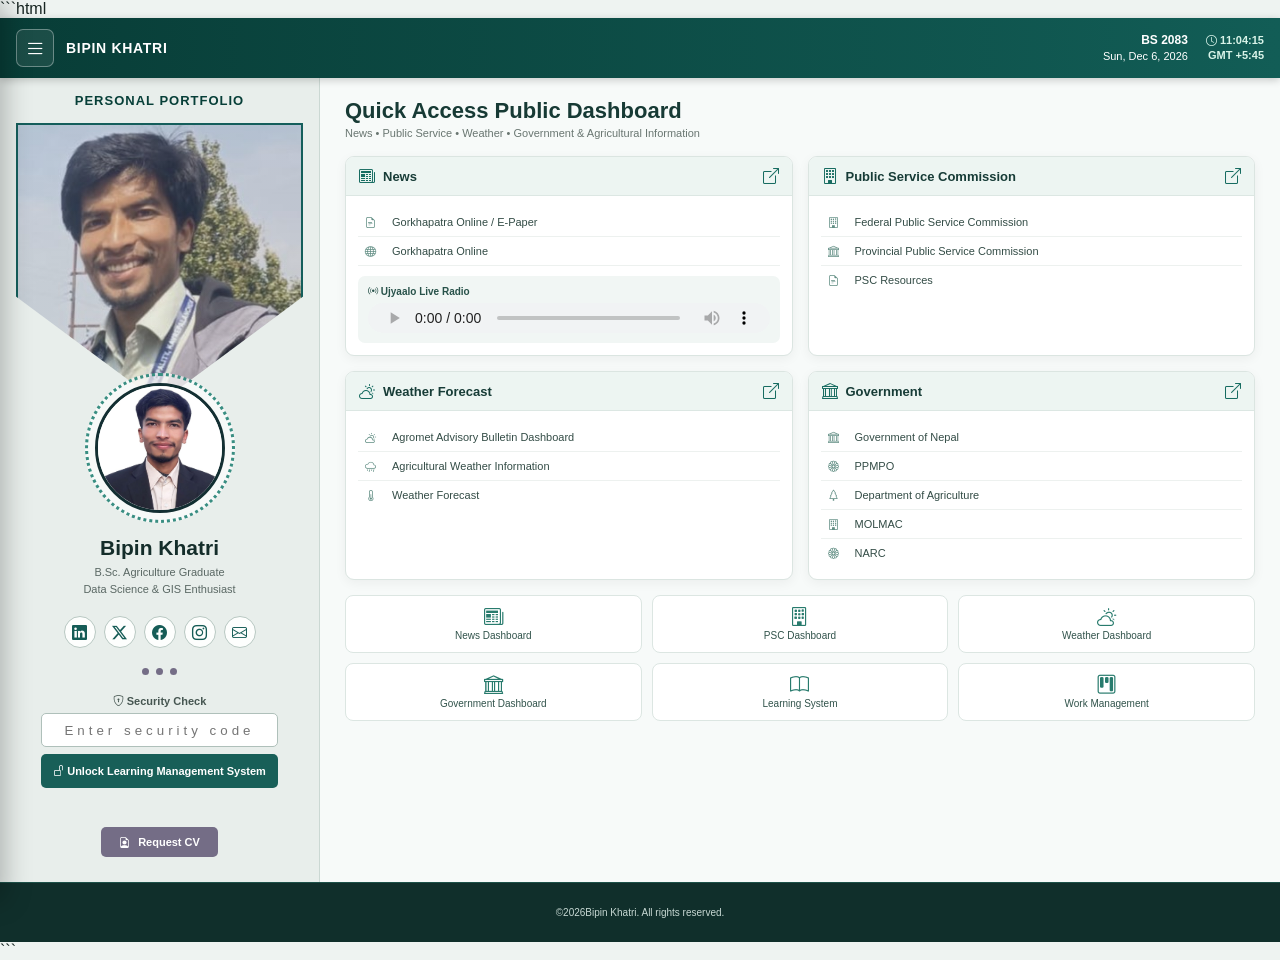
==== commit a2f51069: "honeycomb removed" ====
--- a/index.html
+++ b/index.html
@@ -1,7 +1,9 @@
 ```html
 <!DOCTYPE html>
 <html lang="en">
+
 <head>
+
 <meta charset="UTF-8">
 
 <meta name="viewport"
@@ -9,83 +11,92 @@
 
 <title>Bipin Khatri | Public Dashboard</title>
 
-<!-- =========================================================
+
+<!-- =====================================================
      BOOTSTRAP ICONS
-========================================================= -->
+===================================================== -->
+
 <link rel="stylesheet"
 href="https://cdn.jsdelivr.net/npm/bootstrap-icons@1.11.3/font/bootstrap-icons.min.css">
 
 
 <style>
 
-/* =========================================================
+/* =====================================================
    GLOBAL
-========================================================= */
-
-*{
-    margin:0;
-    padding:0;
-    box-sizing:border-box;
-}
-
-html{
-    scroll-behavior:smooth;
-}
-
-body{
+===================================================== */
+
+* {
+    margin: 0;
+    padding: 0;
+    box-sizing: border-box;
+}
+
+html {
+    scroll-behavior: smooth;
+}
+
+body {
+
     font-family:
         Arial,
         Helvetica,
         sans-serif;
 
-    background:#eef3f1;
-    color:#172522;
-}
-
-a{
-    text-decoration:none;
-    color:inherit;
+    background: #eef3f1;
+
+    color: #172522;
+
+}
+
+a {
+    text-decoration: none;
+    color: inherit;
 }
 
 button,
-input{
-    font-family:inherit;
-}
-
-
-/* =========================================================
+input {
+    font-family: inherit;
+}
+
+
+/* =====================================================
    COLOUR VARIABLES
-========================================================= */
-
-:root{
-
-    --dark-green:#073f38;
-    --bluish-green:#145e5b;
-    --green:#258a70;
-    --light-green:#76bda4;
-
-    --purple-green:#776b89;
-
-    --dark:#172522;
-    --white:#ffffff;
-
-    --light:#f3f7f5;
-    --border:#d7e1dd;
-
-    --shadow:
-        0 5px 18px rgba(0,0,0,.08);
-}
-
-
-/* =========================================================
+===================================================== */
+
+:root {
+
+    --dark-green: #073f38;
+
+    --bluish-green: #145e5b;
+
+    --green: #258a70;
+
+    --light-green: #76bda4;
+
+    --purple-green: #776b89;
+
+    --dark: #172522;
+
+    --white: #ffffff;
+
+    --light: #f3f7f5;
+
+    --border: #d7e1dd;
+
+}
+
+
+/* =====================================================
    TOP BAND
-   1/15 HEIGHT
-========================================================= */
-
-.top-band{
-
-    height:6.6667vh;
-    min-height:48px;
+   1/15
+===================================================== */
+
+.top-band {
+
+    height: 6.6667vh;
+
+    min-height: 50px;
 
     background:
         linear-gradient(
@@ -94,241 +105,271 @@
             #125d56
         );
 
-    color:white;
-
-    display:flex;
-    align-items:center;
-    justify-content:space-between;
-
-    padding:0 16px;
-
-    position:relative;
-    z-index:1000;
+    color: white;
+
+    display: flex;
+
+    align-items: center;
+
+    justify-content: space-between;
+
+    padding: 0 16px;
+
+    position: relative;
+
+    z-index: 1000;
 
     box-shadow:
         0 2px 8px rgba(0,0,0,.20);
-}
-
-
-/* Menu button */
-
-.menu-button{
-
-    width:38px;
-    height:38px;
-
-    border:1px solid rgba(255,255,255,.35);
+
+}
+
+
+/* =====================================================
+   MENU BUTTON
+===================================================== */
+
+.menu-button {
+
+    width: 38px;
+
+    height: 38px;
+
+    border:
+        1px solid
+        rgba(255,255,255,.35);
 
     background:
         rgba(255,255,255,.08);
 
-    color:white;
-
-    border-radius:7px;
-
-    font-size:21px;
-
-    cursor:pointer;
-
-    display:flex;
-    align-items:center;
-    justify-content:center;
-
-    transition:.2s;
-}
-
-.menu-button:hover{
-
-    background:white;
-    color:var(--dark-green);
-
-}
-
-
-/* Website title */
-
-.top-title{
-
-    margin-left:12px;
-
-    font-size:14px;
-
-    font-weight:700;
-
-    letter-spacing:.7px;
-}
-
-
-/* Date / time */
-
-.datetime{
-
-    display:flex;
-    align-items:center;
-
-    gap:18px;
-
-    text-align:right;
-
-    font-size:11px;
-
-    line-height:1.35;
-}
-
-.datetime strong{
-
-    font-size:12px;
-
-}
-
-.datetime .time{
-
-    font-weight:700;
-
-    color:#d9f4e9;
-}
-
-
-/* =========================================================
+    color: white;
+
+    border-radius: 7px;
+
+    font-size: 21px;
+
+    cursor: pointer;
+
+    display: flex;
+
+    align-items: center;
+
+    justify-content: center;
+
+    transition: .2s;
+
+}
+
+.menu-button:hover {
+
+    background: white;
+
+    color:
+        var(--dark-green);
+
+}
+
+
+/* =====================================================
+   TOP TITLE
+===================================================== */
+
+.top-title {
+
+    margin-left: 12px;
+
+    font-size: 14px;
+
+    font-weight: 700;
+
+    letter-spacing: .7px;
+
+}
+
+
+/* =====================================================
+   DATE AND TIME
+===================================================== */
+
+.datetime {
+
+    display: flex;
+
+    align-items: center;
+
+    gap: 18px;
+
+    text-align: right;
+
+    font-size: 11px;
+
+    line-height: 1.35;
+
+}
+
+.datetime strong {
+
+    font-size: 12px;
+
+}
+
+.datetime .time {
+
+    font-weight: 700;
+
+    color: #d9f4e9;
+
+}
+
+
+/* =====================================================
    SIDEBAR
-========================================================= */
-
-.sidebar{
-
-    position:fixed;
-
-    top:0;
-    left:-290px;
-
-    width:290px;
-
-    height:100vh;
-
-    background:#102b27;
-
-    color:white;
-
-    z-index:2000;
-
-    overflow-y:auto;
-
-    padding:70px 16px 20px;
-
-    transition:.3s ease;
+===================================================== */
+
+.sidebar {
+
+    position: fixed;
+
+    top: 0;
+
+    left: -290px;
+
+    width: 290px;
+
+    height: 100vh;
+
+    background: #102b27;
+
+    color: white;
+
+    z-index: 2000;
+
+    overflow-y: auto;
+
+    padding: 70px 16px 20px;
+
+    transition: .3s ease;
 
     box-shadow:
         5px 0 25px rgba(0,0,0,.25);
-}
-
-.sidebar.active{
-
-    left:0;
-
-}
-
-
-.sidebar-title{
-
-    font-size:16px;
-
-    font-weight:700;
-
-    margin-bottom:20px;
-
-    padding-bottom:12px;
+
+}
+
+.sidebar.active {
+
+    left: 0;
+
+}
+
+
+.sidebar-title {
+
+    font-size: 16px;
+
+    font-weight: 700;
+
+    margin-bottom: 20px;
+
+    padding-bottom: 12px;
 
     border-bottom:
-        1px solid rgba(255,255,255,.15);
-}
-
-
-.sidebar-section{
-
-    color:#79c7aa;
-
-    font-size:10px;
-
-    text-transform:uppercase;
-
-    letter-spacing:1.2px;
+        1px solid
+        rgba(255,255,255,.15);
+
+}
+
+
+.sidebar-section {
+
+    color: #79c7aa;
+
+    font-size: 10px;
+
+    text-transform: uppercase;
+
+    letter-spacing: 1.2px;
 
     margin:
         20px 8px 7px;
-}
-
-
-.sidebar a{
-
-    display:flex;
-
-    align-items:center;
-
-    gap:12px;
-
-    padding:10px 12px;
-
-    border-radius:7px;
-
-    color:#e4eeeb;
-
-    font-size:13px;
-
-    margin-bottom:3px;
-
-    transition:.2s;
-}
-
-.sidebar a:hover{
-
-    background:#1d5148;
-
-    color:white;
-
-}
-
-
-.sidebar a i{
-
-    width:20px;
-
-    text-align:center;
-
-}
-
-
-/* Overlay */
-
-.overlay{
-
-    position:fixed;
-
-    inset:0;
+
+}
+
+
+.sidebar a {
+
+    display: flex;
+
+    align-items: center;
+
+    gap: 12px;
+
+    padding: 10px 12px;
+
+    border-radius: 7px;
+
+    color: #e4eeeb;
+
+    font-size: 13px;
+
+    margin-bottom: 3px;
+
+    transition: .2s;
+
+}
+
+.sidebar a:hover {
+
+    background: #1d5148;
+
+    color: white;
+
+}
+
+.sidebar a i {
+
+    width: 20px;
+
+    text-align: center;
+
+}
+
+
+/* =====================================================
+   SIDEBAR OVERLAY
+===================================================== */
+
+.overlay {
+
+    position: fixed;
+
+    inset: 0;
 
     background:
         rgba(0,0,0,.45);
 
-    z-index:1500;
-
-    display:none;
-}
-
-.overlay.active{
-
-    display:block;
-
-}
-
-
-/* =========================================================
+    z-index: 1500;
+
+    display: none;
+
+}
+
+.overlay.active {
+
+    display: block;
+
+}
+
+
+/* =====================================================
    MIDDLE BAND
    13/15
-========================================================= */
-
-.middle-band{
-
-    min-height:86.6666vh;
-
-    display:grid;
+===================================================== */
+
+.middle-band {
+
+    min-height: 86.6666vh;
+
+    display: grid;
 
     grid-template-columns:
         25% 75%;
@@ -336,148 +377,128 @@
 }
 
 
-/* =========================================================
-   LEFT PORTFOLIO
-========================================================= */
-
-.portfolio-panel{
-
-    position:relative;
-
-    overflow:hidden;
-
-    min-height:86.6666vh;
-
-    background:#e8eeeb;
+/* =====================================================
+   LEFT PORTFOLIO PANEL
+===================================================== */
+
+.portfolio-panel {
+
+    position: relative;
+
+    overflow: hidden;
+
+    min-height: 86.6666vh;
+
+    background:
+        #e8eeeb;
 
     border-right:
-        1px solid #cbd8d3;
-
-}
-
-
-/* Portfolio heading */
-
-.portfolio-heading{
-
-    height:45px;
-
-    display:flex;
-
-    align-items:center;
-
-    justify-content:center;
-
-    font-size:13px;
-
-    font-weight:700;
-
-    letter-spacing:1px;
-
-    color:var(--dark-green);
-
-    text-transform:uppercase;
-
-    position:relative;
-
-    z-index:20;
-
-}
-
-
-/* =========================================================
-   HONEYCOMB BACKGROUND
-========================================================= */
-
-.honeycomb-area{
-
-    position:absolute;
-
-    inset:45px 0 0 0;
-
-    overflow:hidden;
-
-    background:#e4ebe8;
-
-}
-
-
-/* Honeycomb pattern */
-
-.honeycomb-area::before{
-
-    content:"";
-
-    position:absolute;
-
-    inset:0;
-
-    opacity:.9;
+        1px solid
+        #cbd8d3;
+
+}
+
+
+/* =====================================================
+   PORTFOLIO TITLE
+===================================================== */
+
+.portfolio-heading {
+
+    height: 45px;
+
+    display: flex;
+
+    align-items: center;
+
+    justify-content: center;
+
+    font-size: 13px;
+
+    font-weight: 700;
+
+    letter-spacing: 1px;
+
+    color:
+        var(--dark-green);
+
+    text-transform: uppercase;
+
+    position: relative;
+
+    z-index: 20;
+
+}
+
+
+/* =====================================================
+   LOWER BACKGROUND
+===================================================== */
+
+.portfolio-panel::after {
+
+    content: "";
+
+    position: absolute;
+
+    left: 0;
+
+    right: 0;
+
+    bottom: 0;
+
+    top: 45px;
+
+    background:
+        linear-gradient(
+            rgba(232,238,235,.88),
+            rgba(232,238,235,.94)
+        );
+
+    z-index: 1;
+
+    pointer-events: none;
+
+}
+
+
+/* =====================================================
+   INVERTED POINTED PENTAGON
+===================================================== */
+
+.pentagon {
+
+    position: absolute;
+
+    top: 45px;
+
+    left: 5%;
+
+    width: 90%;
+
+    height: 280px;
+
+    z-index: 5;
 
     background-image:
 
         linear-gradient(
-            30deg,
-            rgba(80,160,130,.18) 12%,
-            transparent 12.5%,
-            transparent 87%,
-            rgba(80,160,130,.18) 87.5%,
-            rgba(80,160,130,.18)
+            rgba(10,55,50,.10),
+            rgba(10,55,50,.10)
         ),
 
-        linear-gradient(
-            150deg,
-            rgba(80,160,130,.18) 12%,
-            transparent 12.5%,
-            transparent 87%,
-            rgba(80,160,130,.18) 87.5%,
-            rgba(80,160,130,.18)
-        ),
-
-        linear-gradient(
-            30deg,
-            rgba(80,160,130,.18) 12%,
-            transparent 12.5%,
-            transparent 87%,
-            rgba(80,160,130,.18) 87.5%,
-            rgba(80,160,130,.18)
-        );
-
-    background-size:
-        54px 94px,
-        54px 94px,
-        54px 94px;
-
-    background-position:
-        0 0,
-        0 0,
-        27px 47px;
-
-    pointer-events:none;
-}
-
-
-/* =========================================================
-   INVERTED PENTAGON
-========================================================= */
-
-.pentagon{
-
-    position:absolute;
-
-    top:45px;
-
-    left:5%;
-
-    width:90%;
-
-    height:280px;
-
-    z-index:5;
-
-    overflow:hidden;
-
-    background:#153e3a;
+        url("./image/bg1.jpg");
+
+    background-size: cover;
+
+    background-position: center;
+
+    background-repeat: no-repeat;
+
+
+    /*
+       Inverted pointed pentagon
+    */
 
     clip-path:
         polygon(
@@ -488,128 +509,35 @@
             0 62%
         );
 
-    border:2px solid var(--bluish-green);
-}
-
-
-/*
-   Inner honeycomb image tiles
-*/
-
-.pentagon-honeycomb{
-
-    position:absolute;
-
-    inset:3px;
-
-    display:grid;
-
-    grid-template-columns:
-        repeat(4,1fr);
-
-    grid-auto-rows:75px;
-
-    gap:4px;
-
-    transform:rotate(0deg);
-
-}
-
-
-/* Individual hexagon */
-
-.hex{
-
-    position:relative;
-
-    overflow:hidden;
-
-    clip-path:
-        polygon(
-            25% 3%,
-            75% 3%,
-            100% 50%,
-            75% 97%,
-            25% 97%,
-            0 50%
-        );
+
+    /*
+       Dark bluish-green border
+    */
 
     border:
-        1px solid #050505;
-
-    background-position:center;
-
-    background-size:cover;
-
-    background-repeat:no-repeat;
-
-}
-
-
-/* Image assignments */
-
-.hex:nth-child(1){
-    background-image:url("image/bg1.jpg");
-}
-
-.hex:nth-child(2){
-    background-image:url("image/bg2.jpg");
-}
-
-.hex:nth-child(3){
-    background-image:url("image/bg3.jpg");
-}
-
-.hex:nth-child(4){
-    background-image:url("image/bg4.jpg");
-}
-
-.hex:nth-child(5){
-    background-image:url("image/bg5.jpg");
-}
-
-.hex:nth-child(6){
-    background-image:url("image/bg6.jpg");
-}
-
-.hex:nth-child(7){
-    background-image:url("image/bg7.jpg");
-}
-
-.hex:nth-child(8){
-    background-image:url("image/bg8.jpg");
-}
-
-.hex:nth-child(9){
-    background-image:url("image/bg9.jpg");
-}
-
-.hex:nth-child(10){
-    background-image:url("image/bg10.jpg");
-}
-
-.hex:nth-child(11){
-    background-image:url("image/bg11.jpg");
-}
-
-.hex:nth-child(12){
-    background-image:url("image/bg12.jpg");
-}
-
-
-/* =========================================================
+        2px solid
+        var(--bluish-green);
+
+    box-shadow:
+        0 5px 15px
+        rgba(0,0,0,.15);
+
+}
+
+
+/* =====================================================
    PROFILE SECTION
-========================================================= */
-
-.profile-section{
-
-    position:relative;
-
-    z-index:30;
-
-    margin-top:250px;
-
-    text-align:center;
+===================================================== */
+
+.profile-section {
+
+    position: relative;
+
+    z-index: 30;
+
+    margin-top: 250px;
+
+    text-align: center;
 
     padding:
         0 20px 25px;
@@ -617,149 +545,165 @@
 }
 
 
-/* Double circle */
-
-.profile-ring{
-
-    width:150px;
-
-    height:150px;
-
-    margin:auto;
+/* =====================================================
+   OUTER PROFILE CIRCLE
+===================================================== */
+
+.profile-ring {
+
+    width: 150px;
+
+    height: 150px;
+
+    margin: auto;
 
     border:
         3px dotted
         #398e82;
 
-    border-radius:50%;
-
-    padding:7px;
+    border-radius: 50%;
+
+    padding: 7px;
 
     background:
         rgba(255,255,255,.65);
 
-    display:flex;
-
-    align-items:center;
-
-    justify-content:center;
-
-}
-
-
-/* Inner circle */
-
-.profile-inner{
-
-    width:100%;
-
-    height:100%;
+    display: flex;
+
+    align-items: center;
+
+    justify-content: center;
+
+}
+
+
+/* =====================================================
+   INNER PROFILE CIRCLE
+===================================================== */
+
+.profile-inner {
+
+    width: 100%;
+
+    height: 100%;
 
     border:
         3px solid
         #132f32;
 
-    border-radius:50%;
-
-    overflow:hidden;
-
-    background:#132f32;
-
-}
-
-
-.profile-inner img{
-
-    width:100%;
-    height:100%;
-
-    object-fit:cover;
-
-    display:block;
-
-}
-
-
-/* Name */
-
-.profile-name{
-
-    margin-top:13px;
-
-    font-size:21px;
-
-    font-weight:800;
-
-    color:#142d2a;
-
-}
-
-
-/* Occupation */
-
-.profile-occupation{
-
-    margin-top:4px;
-
-    font-size:11px;
-
-    line-height:1.5;
-
-    color:#5a6864;
-
-}
-
-
-/* =========================================================
-   SOCIAL
-========================================================= */
-
-.social-links{
-
-    display:flex;
-
-    justify-content:center;
-
-    gap:8px;
-
-    margin-top:19px;
-
-}
-
-
-.social-links a{
-
-    width:32px;
-    height:32px;
-
-    border-radius:50%;
+    border-radius: 50%;
+
+    overflow: hidden;
 
     background:
-        rgba(255,255,255,.85);
+        #132f32;
+
+}
+
+
+.profile-inner img {
+
+    width: 100%;
+
+    height: 100%;
+
+    object-fit: cover;
+
+    display: block;
+
+}
+
+
+/* =====================================================
+   NAME
+===================================================== */
+
+.profile-name {
+
+    margin-top: 13px;
+
+    font-size: 21px;
+
+    font-weight: 800;
+
+    color:
+        #142d2a;
+
+}
+
+
+/* =====================================================
+   OCCUPATION
+===================================================== */
+
+.profile-occupation {
+
+    margin-top: 4px;
+
+    font-size: 11px;
+
+    line-height: 1.5;
+
+    color:
+        #5a6864;
+
+}
+
+
+/* =====================================================
+   SOCIAL LINKS
+===================================================== */
+
+.social-links {
+
+    display: flex;
+
+    justify-content: center;
+
+    gap: 8px;
+
+    margin-top: 19px;
+
+}
+
+
+.social-links a {
+
+    width: 32px;
+
+    height: 32px;
+
+    border-radius: 50%;
+
+    background:
+        rgba(255,255,255,.90);
 
     border:
-        1px solid #b8c8c2;
-
-    color:#155c56;
-
-    display:flex;
-
-    align-items:center;
-
-    justify-content:center;
-
-    font-size:15px;
-
-    transition:.2s;
-
-}
-
-
-.social-links a:hover{
-
-    background:#155c56;
-
-    color:white;
+        1px solid
+        #b8c8c2;
+
+    color:
+        #155c56;
+
+    display: flex;
+
+    align-items: center;
+
+    justify-content: center;
+
+    font-size: 15px;
+
+    transition: .2s;
+
+}
+
+
+.social-links a:hover {
+
+    background:
+        #155c56;
+
+    color: white;
 
     transform:
         translateY(-3px);
@@ -767,87 +711,90 @@
 }
 
 
-/* =========================================================
-   THREE DOTS
-========================================================= */
-
-.decorative-dots{
-
-    display:flex;
-
-    justify-content:center;
-
-    gap:7px;
-
-    margin:20px 0;
-
-}
-
-
-.decorative-dots span{
-
-    width:7px;
-    height:7px;
+/* =====================================================
+   DECORATIVE DOTS
+===================================================== */
+
+.decorative-dots {
+
+    display: flex;
+
+    justify-content: center;
+
+    gap: 7px;
+
+    margin: 20px 0;
+
+}
+
+
+.decorative-dots span {
+
+    width: 7px;
+
+    height: 7px;
 
     background:
         #746d86;
 
-    border-radius:50%;
-
-}
-
-
-/* =========================================================
-   SECURITY CHECK
-========================================================= */
-
-.security-box{
-
-    width:85%;
-
-    max-width:270px;
-
-    margin:auto;
-
-}
-
-
-.security-title{
-
-    font-size:11px;
-
-    font-weight:700;
-
-    color:#465651;
-
-    margin-bottom:6px;
-
-}
-
-
-.security-input{
-
-    width:100%;
-
-    height:34px;
+    border-radius: 50%;
+
+}
+
+
+/* =====================================================
+   SECURITY BOX
+===================================================== */
+
+.security-box {
+
+    width: 85%;
+
+    max-width: 270px;
+
+    margin: auto;
+
+}
+
+
+.security-title {
+
+    font-size: 11px;
+
+    font-weight: 700;
+
+    color:
+        #465651;
+
+    margin-bottom: 6px;
+
+}
+
+
+.security-input {
+
+    width: 100%;
+
+    height: 34px;
 
     border:
-        1px solid #afc0ba;
-
-    border-radius:5px;
-
-    text-align:center;
-
-    letter-spacing:4px;
-
-    outline:none;
-
-    background:white;
-
-}
-
-
-.security-input:focus{
+        1px solid
+        #afc0ba;
+
+    border-radius: 5px;
+
+    text-align: center;
+
+    letter-spacing: 4px;
+
+    outline: none;
+
+    background: white;
+
+}
+
+
+.security-input:focus {
 
     border-color:
         var(--green);
@@ -859,33 +806,33 @@
 }
 
 
-.unlock-button{
-
-    width:100%;
-
-    height:34px;
-
-    margin-top:7px;
-
-    border:none;
-
-    border-radius:5px;
+.unlock-button {
+
+    width: 100%;
+
+    height: 34px;
+
+    margin-top: 7px;
+
+    border: none;
+
+    border-radius: 5px;
 
     background:
         #185f58;
 
-    color:white;
-
-    font-size:11px;
-
-    font-weight:700;
-
-    cursor:pointer;
-
-}
-
-
-.unlock-button:hover{
+    color: white;
+
+    font-size: 11px;
+
+    font-weight: 700;
+
+    cursor: pointer;
+
+}
+
+
+.unlock-button:hover {
 
     background:
         #0c423d;
@@ -893,138 +840,146 @@
 }
 
 
-.security-message{
-
-    min-height:16px;
-
-    margin-top:5px;
-
-    font-size:10px;
-
-}
-
-
-/* =========================================================
-   CV
-========================================================= */
-
-.cv-button{
-
-    display:inline-flex;
-
-    align-items:center;
-
-    justify-content:center;
-
-    gap:8px;
-
-    margin-top:18px;
+.security-message {
+
+    min-height: 16px;
+
+    margin-top: 5px;
+
+    font-size: 10px;
+
+}
+
+
+/* =====================================================
+   REQUEST CV
+===================================================== */
+
+.cv-button {
+
+    display: inline-flex;
+
+    align-items: center;
+
+    justify-content: center;
+
+    gap: 8px;
+
+    margin-top: 18px;
 
     padding:
         9px 18px;
 
-    border-radius:5px;
+    border-radius: 5px;
 
     background:
         #746d86;
 
-    color:white;
-
-    font-size:11px;
-
-    font-weight:700;
-
-    transition:.2s;
-
-}
-
-
-.cv-button:hover{
-
-    background:#554f66;
-
-}
-
-
-/* =========================================================
+    color: white;
+
+    font-size: 11px;
+
+    font-weight: 700;
+
+    transition: .2s;
+
+}
+
+
+.cv-button:hover {
+
+    background:
+        #554f66;
+
+}
+
+
+/* =====================================================
    RIGHT DASHBOARD
-========================================================= */
-
-.dashboard{
+===================================================== */
+
+.dashboard {
 
     padding:
         20px 25px 10px;
 
-    background:#f7faf9;
-
-    overflow:hidden;
-
-}
-
-
-.dashboard-title{
-
-    font-size:22px;
-
-    font-weight:800;
-
-    color:#173a35;
-
-    margin-bottom:3px;
-
-}
-
-
-.dashboard-subtitle{
-
-    font-size:11px;
-
-    color:#697671;
-
-    margin-bottom:17px;
-
-}
-
-
-/* =========================================================
-   DASHBOARD SECTION GRID
-========================================================= */
-
-.dashboard-grid{
-
-    display:grid;
+    background:
+        #f7faf9;
+
+    overflow: hidden;
+
+}
+
+
+.dashboard-title {
+
+    font-size: 22px;
+
+    font-weight: 800;
+
+    color:
+        #173a35;
+
+    margin-bottom: 3px;
+
+}
+
+
+.dashboard-subtitle {
+
+    font-size: 11px;
+
+    color:
+        #697671;
+
+    margin-bottom: 17px;
+
+}
+
+
+/* =====================================================
+   DASHBOARD GRID
+===================================================== */
+
+.dashboard-grid {
+
+    display: grid;
 
     grid-template-columns:
         repeat(2,1fr);
 
-    gap:15px;
-
-}
-
-
-/* Dashboard card */
-
-.dashboard-card{
-
-    background:white;
+    gap: 15px;
+
+}
+
+
+/* =====================================================
+   DASHBOARD CARD
+===================================================== */
+
+.dashboard-card {
+
+    background:
+        white;
 
     border:
-        1px solid #dbe5e1;
-
-    border-radius:9px;
+        1px solid
+        #dbe5e1;
+
+    border-radius: 9px;
 
     box-shadow:
         0 3px 12px
         rgba(0,0,0,.05);
 
-    overflow:hidden;
-
-    transition:.2s;
-
-}
-
-
-.dashboard-card:hover{
+    overflow: hidden;
+
+    transition: .2s;
+
+}
+
+
+.dashboard-card:hover {
 
     transform:
         translateY(-2px);
@@ -1036,15 +991,17 @@
 }
 
 
-/* Card heading */
-
-.card-heading{
-
-    display:flex;
-
-    align-items:center;
-
-    justify-content:space-between;
+/* =====================================================
+   CARD HEADING
+===================================================== */
+
+.card-heading {
+
+    display: flex;
+
+    align-items: center;
+
+    justify-content: space-between;
 
     padding:
         11px 13px;
@@ -1053,253 +1010,279 @@
         #edf5f2;
 
     border-bottom:
-        1px solid #dce7e3;
-
-}
-
-
-.card-heading-left{
-
-    display:flex;
-
-    align-items:center;
-
-    gap:8px;
-
-}
-
-
-.card-heading i{
-
-    color:#176c61;
-
-    font-size:16px;
-
-}
-
-
-.card-heading h2{
-
-    font-size:13px;
-
-    color:#173c37;
-
-}
-
-
-.card-heading small{
-
-    color:#687771;
-
-    font-size:9px;
-
-}
-
-
-/* Card body */
-
-.card-body{
-
-    padding:12px;
-
-}
-
-
-.quick-link{
-
-    display:flex;
-
-    align-items:center;
-
-    gap:9px;
-
-    padding:8px 7px;
+        1px solid
+        #dce7e3;
+
+}
+
+
+.card-heading-left {
+
+    display: flex;
+
+    align-items: center;
+
+    gap: 8px;
+
+}
+
+
+.card-heading i {
+
+    color:
+        #176c61;
+
+    font-size: 16px;
+
+}
+
+
+.card-heading h2 {
+
+    font-size: 13px;
+
+    color:
+        #173c37;
+
+}
+
+
+.card-heading a {
+
+    color:
+        #176c61;
+
+}
+
+
+/* =====================================================
+   CARD BODY
+===================================================== */
+
+.card-body {
+
+    padding: 12px;
+
+}
+
+
+/* =====================================================
+   QUICK LINKS
+===================================================== */
+
+.quick-link {
+
+    display: flex;
+
+    align-items: center;
+
+    gap: 9px;
+
+    padding: 8px 7px;
 
     border-bottom:
-        1px solid #edf1ef;
-
-    font-size:11px;
-
-    color:#334c46;
-
-}
-
-
-.quick-link:last-child{
-
-    border-bottom:none;
-
-}
-
-
-.quick-link:hover{
-
-    color:#096b5d;
-
-    background:#f3f8f6;
-
-}
-
-
-.quick-link i{
-
-    width:18px;
-
-    color:#638f85;
-
-}
-
-
-/* =========================================================
-   UJYAALO RADIO
-========================================================= */
-
-.radio-box{
-
-    margin-top:10px;
-
-    padding:10px;
-
-    border-radius:7px;
-
-    background:#f1f6f4;
-
-}
-
-
-.radio-title{
-
-    font-size:10px;
-
-    font-weight:700;
-
-    margin-bottom:6px;
-
-    color:#28524a;
-
-}
-
-
-.radio-box audio{
-
-    width:100%;
-
-    height:30px;
-
-}
-
-
-/* =========================================================
-   LOWER RESOURCE AREA
-========================================================= */
-
-.resource-grid{
-
-    margin-top:15px;
-
-    display:grid;
+        1px solid
+        #edf1ef;
+
+    font-size: 11px;
+
+    color:
+        #334c46;
+
+}
+
+
+.quick-link:last-child {
+
+    border-bottom: none;
+
+}
+
+
+.quick-link:hover {
+
+    color:
+        #096b5d;
+
+    background:
+        #f3f8f6;
+
+}
+
+
+.quick-link i {
+
+    width: 18px;
+
+    color:
+        #638f85;
+
+}
+
+
+/* =====================================================
+   RADIO
+===================================================== */
+
+.radio-box {
+
+    margin-top: 10px;
+
+    padding: 10px;
+
+    border-radius: 7px;
+
+    background:
+        #f1f6f4;
+
+}
+
+
+.radio-title {
+
+    font-size: 10px;
+
+    font-weight: 700;
+
+    margin-bottom: 6px;
+
+    color:
+        #28524a;
+
+}
+
+
+.radio-box audio {
+
+    width: 100%;
+
+    height: 30px;
+
+}
+
+
+/* =====================================================
+   ADDITIONAL RESOURCE GRID
+===================================================== */
+
+.resource-grid {
+
+    margin-top: 15px;
+
+    display: grid;
 
     grid-template-columns:
         repeat(3,1fr);
 
-    gap:10px;
-
-}
-
-
-.resource-item{
-
-    background:white;
+    gap: 10px;
+
+}
+
+
+.resource-item {
+
+    background:
+        white;
 
     border:
-        1px solid #dce6e2;
-
-    border-radius:8px;
-
-    padding:11px;
-
-    text-align:center;
-
-    font-size:10px;
-
-    color:#31534b;
-
-    transition:.2s;
-
-}
-
-
-.resource-item:hover{
-
-    background:#e8f4ef;
-
-    border-color:#8bbbad;
-
-}
-
-
-.resource-item i{
-
-    display:block;
-
-    font-size:19px;
-
-    color:#287b6d;
-
-    margin-bottom:4px;
-
-}
-
-
-/* =========================================================
-   LAST BAND
-========================================================= */
-
-.footer-band{
-
-    height:6.6667vh;
-
-    min-height:38px;
-
-    background:#102f2b;
-
-    color:#c7d8d3;
-
-    display:flex;
-
-    align-items:center;
-
-    justify-content:center;
-
-    text-align:center;
-
-    font-size:10px;
+        1px solid
+        #dce6e2;
+
+    border-radius: 8px;
+
+    padding: 11px;
+
+    text-align: center;
+
+    font-size: 10px;
+
+    color:
+        #31534b;
+
+    transition: .2s;
+
+}
+
+
+.resource-item:hover {
+
+    background:
+        #e8f4ef;
+
+    border-color:
+        #8bbbad;
+
+}
+
+
+.resource-item i {
+
+    display: block;
+
+    font-size: 19px;
+
+    color:
+        #287b6d;
+
+    margin-bottom: 4px;
+
+}
+
+
+/* =====================================================
+   FOOTER
+===================================================== */
+
+.footer-band {
+
+    height: 6.6667vh;
+
+    min-height: 38px;
+
+    background:
+        #102f2b;
+
+    color:
+        #c7d8d3;
+
+    display: flex;
+
+    align-items: center;
+
+    justify-content: center;
+
+    text-align: center;
+
+    font-size: 10px;
 
     border-top:
-        1px solid #1d5149;
-
-}
-
-
-/* =========================================================
+        1px solid
+        #1d5149;
+
+}
+
+
+/* =====================================================
    RESPONSIVE
-========================================================= */
-
-@media(max-width:1000px){
-
-    .middle-band{
+===================================================== */
+
+@media(max-width:1000px) {
+
+    .middle-band {
 
         grid-template-columns:
             35% 65%;
+
     }
 
-    .dashboard-grid{
-
-        grid-template-columns:1fr;
+    .dashboard-grid {
+
+        grid-template-columns:
+            1fr;
 
     }
 
-    .resource-grid{
+    .resource-grid {
 
         grid-template-columns:
             repeat(2,1fr);
@@ -1309,71 +1292,75 @@
 }
 
 
-@media(max-width:750px){
-
-    .top-band{
-
-        padding:0 10px;
+@media(max-width:750px) {
+
+    .top-band {
+
+        padding:
+            0 10px;
 
     }
 
-    .top-title{
-
-        display:none;
+    .top-title {
+
+        display: none;
 
     }
 
-    .datetime{
-
-        gap:8px;
-
-        font-size:9px;
+    .datetime {
+
+        gap: 8px;
+
+        font-size: 9px;
 
     }
 
-    .datetime strong{
-
-        font-size:10px;
+    .datetime strong {
+
+        font-size: 10px;
 
     }
 
 
-    .middle-band{
-
-        display:block;
+    .middle-band {
+
+        display: block;
 
     }
 
 
-    .portfolio-panel{
-
-        min-height:760px;
-
-        border-right:none;
+    .portfolio-panel {
+
+        min-height: 760px;
+
+        border-right: none;
 
         border-bottom:
-            1px solid #cbd8d3;
+            1px solid
+            #cbd8d3;
 
     }
 
 
-    .dashboard{
-
-        min-height:600px;
-
-        padding:18px 12px;
+    .dashboard {
+
+        min-height: 600px;
+
+        padding:
+            18px 12px;
 
     }
 
 
-    .dashboard-grid{
-
-        grid-template-columns:1fr;
+    .dashboard-grid {
+
+        grid-template-columns:
+            1fr;
 
     }
 
 
-    .resource-grid{
+    .resource-grid {
 
         grid-template-columns:
             repeat(2,1fr);
@@ -1383,66 +1370,77 @@
 }
 
 
-@media(max-width:450px){
-
-    .datetime{
+@media(max-width:450px) {
+
+    .datetime {
 
         flex-direction:
             column;
 
-        align-items:flex-end;
-
-        gap:0;
+        align-items:
+            flex-end;
+
+        gap: 0;
 
     }
 
 
-    .pentagon{
-
-        width:94%;
-
-        left:3%;
+    .pentagon {
+
+        width: 94%;
+
+        left: 3%;
 
     }
 
 
-    .profile-section{
-
-        margin-top:245px;
+    .profile-section {
+
+        margin-top: 245px;
 
     }
 
 
-    .profile-ring{
-
-        width:135px;
-        height:135px;
+    .profile-ring {
+
+        width: 135px;
+
+        height: 135px;
 
     }
 
 
-    .resource-grid{
-
-        grid-template-columns:1fr;
+    .resource-grid {
+
+        grid-template-columns:
+            1fr;
 
     }
 
 }
 
 </style>
+
 </head>
 
 
+
 <body>
 
 
-<!-- =========================================================
+<!-- =====================================================
      TOP BAND
-========================================================= -->
+===================================================== -->
 
 <header class="top-band">
 
-    <div style="display:flex;align-items:center;">
+
+    <div
+        style="
+            display:flex;
+            align-items:center;
+        ">
+
 
         <button
             class="menu-button"
@@ -1453,24 +1451,37 @@
 
         </button>
 
+
         <div class="top-title">
+
             BIPIN KHATRI
+
         </div>
 
+
     </div>
 
 
+
+    <!-- DATE + TIME -->
+
     <div class="datetime">
 
+
         <div>
+
             <strong id="bsDate">
                 Loading BS...
             </strong>
+
             <br>
+
             <span id="adDate">
                 Loading AD...
             </span>
+
         </div>
+
 
         <div class="time">
 
@@ -1486,110 +1497,180 @@
 
         </div>
 
+
     </div>
 
 </header>
 
 
 
-<!-- =========================================================
+<!-- =====================================================
      SIDEBAR
-========================================================= -->
-
-<nav class="sidebar" id="sidebar">
+===================================================== -->
+
+<nav
+    class="sidebar"
+    id="sidebar">
+
 
     <div class="sidebar-title">
+
         <i class="bi bi-grid"></i>
+
         Navigation
+
     </div>
 
 
+
     <a href="#">
+
         <i class="bi bi-house"></i>
+
         Home
+
     </a>
 
 
+
     <div class="sidebar-section">
+
         Personal Portfolio
+
     </div>
 
+
     <a href="#">
+
         <i class="bi bi-person"></i>
+
         About
+
     </a>
 
+
     <a href="#">
+
         <i class="bi bi-mortarboard"></i>
+
         Education
+
     </a>
 
+
     <a href="#">
+
         <i class="bi bi-briefcase"></i>
+
         Experience
+
     </a>
 
+
     <a href="#">
+
         <i class="bi bi-bar-chart"></i>
+
         Skills
+
     </a>
 
+
     <a href="#">
+
         <i class="bi bi-folder"></i>
+
         Portfolio
+
     </a>
 
 
+
     <div class="sidebar-section">
+
         Management Systems
+
     </div>
 
 
     <a href="LMS/index.html">
+
         <i class="bi bi-book"></i>
+
         Learning Management System
+
     </a>
 
+
     <a href="#">
+
         <i class="bi bi-kanban"></i>
+
         Work Management System
+
     </a>
 
 
+
     <div class="sidebar-section">
+
         Public Dashboard
+
     </div>
 
 
     <a href="Public dashboard/News/index.html">
+
         <i class="bi bi-newspaper"></i>
+
         News
+
     </a>
 
+
     <a href="Public dashboard/PSC/index.html">
+
         <i class="bi bi-building"></i>
+
         Public Service Commission
+
     </a>
 
+
     <a href="Public dashboard/Weather forecast/index.html">
+
         <i class="bi bi-cloud-sun"></i>
+
         Weather Forecast
+
     </a>
 
+
     <a href="Public dashboard/Government/index.html">
+
         <i class="bi bi-bank"></i>
+
         Government
+
     </a>
 
 
+
     <div class="sidebar-section">
+
         Contact
+
     </div>
 
+
     <a href="#">
+
         <i class="bi bi-envelope"></i>
+
         Contact
+
     </a>
+
 
 </nav>
 
@@ -1601,16 +1682,17 @@
 
 
 
-<!-- =========================================================
+<!-- =====================================================
      MIDDLE BAND
-========================================================= -->
+===================================================== -->
 
 <main class="middle-band">
 
 
-<!-- =========================================================
-     LEFT SIDE
-========================================================= -->
+
+<!-- =====================================================
+     LEFT: PERSONAL PORTFOLIO
+===================================================== -->
 
 <section class="portfolio-panel">
 
@@ -1622,68 +1704,59 @@
     </div>
 
 
-    <!-- Honeycomb background -->
-
-    <div class="honeycomb-area"></div>
-
-
-    <!-- =====================================================
+
+    <!-- ================================================
          INVERTED PENTAGON
-    ====================================================== -->
-
-    <div class="pentagon">
-
-        <div class="pentagon-honeycomb">
-
-            <div class="hex"></div>
-            <div class="hex"></div>
-            <div class="hex"></div>
-            <div class="hex"></div>
-
-            <div class="hex"></div>
-            <div class="hex"></div>
-            <div class="hex"></div>
-            <div class="hex"></div>
-
-            <div class="hex"></div>
-            <div class="hex"></div>
-            <div class="hex"></div>
-            <div class="hex"></div>
-
-        </div>
-
-    </div>
-
-
-
-    <!-- =====================================================
-         PROFILE
-    ====================================================== -->
+    ================================================= -->
+
+    <div class="pentagon"></div>
+
+
+
+    <!-- ================================================
+         PROFILE SECTION
+    ================================================= -->
 
     <div class="profile-section">
 
 
+        <!-- Profile Picture -->
+
         <div class="profile-ring">
 
+
             <div class="profile-inner">
+
 
                 <img
                     src="./image/profile.jpg"
                     alt="Bipin Khatri">
 
+
             </div>
 
+
         </div>
 
 
+
+        <!-- Name -->
+
         <div class="profile-name">
+
             Bipin Khatri
+
         </div>
 
 
+
+        <!-- Occupation -->
+
         <div class="profile-occupation">
 
-            B.Sc. Agriculture Graduate<br>
+            B.Sc. Agriculture Graduate
+
+            <br>
 
             Data Science & GIS Enthusiast
 
@@ -1691,9 +1764,10 @@
 
 
 
-        <!-- =================================================
+        <!-- ============================================
              SOCIAL LINKS
-        ================================================== -->
+        ============================================= -->
+
 
         <div class="social-links">
 
@@ -1751,23 +1825,30 @@
 
 
 
-        <!-- Decorative dots -->
+        <!-- ============================================
+             THREE DOTS
+        ============================================= -->
+
 
         <div class="decorative-dots">
 
             <span></span>
+
             <span></span>
+
             <span></span>
 
         </div>
 
 
 
-        <!-- =================================================
+        <!-- ============================================
              SECURITY CHECK
-        ================================================== -->
+        ============================================= -->
+
 
         <div class="security-box">
+
 
             <div class="security-title">
 
@@ -1803,13 +1884,15 @@
                 id="securityMessage">
             </div>
 
+
         </div>
 
 
 
-        <!-- =================================================
-             CV
-        ================================================== -->
+        <!-- ============================================
+             REQUEST CV
+        ============================================= -->
+
 
         <a
             class="cv-button"
@@ -1829,9 +1912,9 @@
 
 
 
-<!-- =========================================================
-     RIGHT SIDE - PUBLIC DASHBOARD
-========================================================= -->
+<!-- =====================================================
+     RIGHT: PUBLIC DASHBOARD
+===================================================== -->
 
 <section class="dashboard">
 
@@ -1852,28 +1935,31 @@
 
 
 
-    <!-- =====================================================
-         MAIN DASHBOARD CARDS
-    ====================================================== -->
+    <!-- =================================================
+         DASHBOARD CARDS
+    ================================================== -->
 
     <div class="dashboard-grid">
 
 
 
-        <!-- =================================================
+        <!-- =============================================
              NEWS
-        ================================================== -->
+        ============================================== -->
 
         <div class="dashboard-card">
 
 
             <div class="card-heading">
 
+
                 <div class="card-heading-left">
 
                     <i class="bi bi-newspaper"></i>
 
-                    <h2>News</h2>
+                    <h2>
+                        News
+                    </h2>
 
                 </div>
 
@@ -1885,6 +1971,7 @@
                     <i class="bi bi-box-arrow-up-right"></i>
 
                 </a>
+
 
             </div>
 
@@ -1916,8 +2003,11 @@
                 </a>
 
 
+                <!-- Ujyaalo -->
+
                 <div class="radio-box">
 
+
                     <div class="radio-title">
 
                         <i class="bi bi-broadcast"></i>
@@ -1926,9 +2016,6 @@
 
                     </div>
 
-
-                    <!-- Replace this source with your
-                         actual Xeno radio stream URL -->
 
                     <audio
                         controls
@@ -1943,28 +2030,33 @@
 
                     </audio>
 
+
                 </div>
 
+
             </div>
 
         </div>
 
 
 
-        <!-- =================================================
+        <!-- =============================================
              PSC
-        ================================================== -->
+        ============================================== -->
 
         <div class="dashboard-card">
 
 
             <div class="card-heading">
 
+
                 <div class="card-heading-left">
 
                     <i class="bi bi-building"></i>
 
-                    <h2>Public Service Commission</h2>
+                    <h2>
+                        Public Service Commission
+                    </h2>
 
                 </div>
 
@@ -1976,6 +2068,7 @@
                     <i class="bi bi-box-arrow-up-right"></i>
 
                 </a>
+
 
             </div>
 
@@ -2017,26 +2110,30 @@
 
                 </a>
 
+
             </div>
 
         </div>
 
 
 
-        <!-- =================================================
+        <!-- =============================================
              WEATHER
-        ================================================== -->
+        ============================================== -->
 
         <div class="dashboard-card">
 
 
             <div class="card-heading">
 
+
                 <div class="card-heading-left">
 
                     <i class="bi bi-cloud-sun"></i>
 
-                    <h2>Weather Forecast</h2>
+                    <h2>
+                        Weather Forecast
+                    </h2>
 
                 </div>
 
@@ -2048,6 +2145,7 @@
                     <i class="bi bi-box-arrow-up-right"></i>
 
                 </a>
+
 
             </div>
 
@@ -2088,26 +2186,30 @@
 
                 </a>
 
+
             </div>
 
         </div>
 
 
 
-        <!-- =================================================
+        <!-- =============================================
              GOVERNMENT
-        ================================================== -->
+        ============================================== -->
 
         <div class="dashboard-card">
 
 
             <div class="card-heading">
 
+
                 <div class="card-heading-left">
 
                     <i class="bi bi-bank"></i>
 
-                    <h2>Government</h2>
+                    <h2>
+                        Government
+                    </h2>
 
                 </div>
 
@@ -2119,6 +2221,7 @@
                     <i class="bi bi-box-arrow-up-right"></i>
 
                 </a>
+
 
             </div>
 
@@ -2140,8 +2243,7 @@
 
                 <a
                     class="quick-link"
-                    href="#"
-                    target="_blank">
+                    href="#">
 
                     <i class="bi bi-flower1"></i>
 
@@ -2184,6 +2286,7 @@
 
                 </a>
 
+
             </div>
 
         </div>
@@ -2193,9 +2296,9 @@
 
 
 
-    <!-- =====================================================
+    <!-- =================================================
          ADDITIONAL RESOURCES
-    ====================================================== -->
+    ================================================== -->
 
     <div class="resource-grid">
 
@@ -2275,47 +2378,60 @@
 
 
 
-<!-- =========================================================
-     LAST BAND
-========================================================= -->
+<!-- =====================================================
+     FOOTER
+===================================================== -->
 
 <footer class="footer-band">
 
     © <span id="footerYear"></span>
-    Bipin Khatri. All rights reserved.
+
+    Bipin Khatri.
+
+    All rights reserved.
 
 </footer>
 
 
 
-<!-- =========================================================
+<!-- =====================================================
      JAVASCRIPT
-========================================================= -->
+===================================================== -->
 
 <script>
 
 
-/* =========================================================
-   NAVIGATION
-========================================================= */
+/* =====================================================
+   SIDEBAR
+===================================================== */
 
 const menuButton =
-    document.getElementById("menuButton");
+    document.getElementById(
+        "menuButton"
+    );
 
 const sidebar =
-    document.getElementById("sidebar");
+    document.getElementById(
+        "sidebar"
+    );
 
 const overlay =
-    document.getElementById("overlay");
+    document.getElementById(
+        "overlay"
+    );
 
 
 menuButton.addEventListener(
     "click",
-    function(){
-
-        sidebar.classList.toggle("active");
-
-        overlay.classList.toggle("active");
+    function() {
+
+        sidebar.classList.toggle(
+            "active"
+        );
+
+        overlay.classList.toggle(
+            "active"
+        );
 
     }
 );
@@ -2323,43 +2439,25 @@
 
 overlay.addEventListener(
     "click",
-    function(){
-
-        sidebar.classList.remove("active");
-
-        overlay.classList.remove("active");
+    function() {
+
+        sidebar.classList.remove(
+            "active"
+        );
+
+        overlay.classList.remove(
+            "active"
+        );
 
     }
 );
 
 
-/* Close sidebar after clicking a link */
-
-document
-    .querySelectorAll(".sidebar a")
-    .forEach(function(link){
-
-        link.addEventListener(
-            "click",
-            function(){
-
-                sidebar.classList.remove("active");
-
-                overlay.classList.remove("active");
-
-            }
-        );
-
-    });
-
-
-
-/* =========================================================
+/* =====================================================
    NEPAL TIME
-   GMT +5:45
-========================================================= */
-
-function updateNepalTime(){
+===================================================== */
+
+function updateNepalTime() {
 
     const now =
         new Date();
@@ -2393,7 +2491,9 @@
 
 
     document
-        .getElementById("currentTime")
+        .getElementById(
+            "currentTime"
+        )
         .textContent = time;
 
 }
@@ -2408,12 +2508,11 @@
 );
 
 
-
-/* =========================================================
+/* =====================================================
    AD DATE
-========================================================= */
-
-function updateADDate(){
+===================================================== */
+
+function updateADDate() {
 
     const now =
         new Date();
@@ -2447,7 +2546,9 @@
 
 
     document
-        .getElementById("adDate")
+        .getElementById(
+            "adDate"
+        )
         .textContent = date;
 
 }
@@ -2457,32 +2558,17 @@
 
 
 
-/* =========================================================
-   BS DATE
-   Simple client-side Nepali date display.
-
-   For a fully exact long-term BS calendar,
-   replace this section with your preferred BS
-   calendar library/API.
-========================================================= */
-
-function updateBSDate(){
+/* =====================================================
+   BS YEAR DISPLAY
+===================================================== */
+
+function updateBSDate() {
 
     const now =
         new Date();
 
 
-    /*
-       Nepal calendar commonly uses Bikram Sambat.
-
-       This calculation provides a practical display
-       based on the current AD year and Nepal date.
-
-       The displayed BS date can later be replaced
-       with an exact BS calendar conversion library.
-    */
-
-    const adYear =
+    const year =
         Number(
             new Intl.DateTimeFormat(
                 "en-US",
@@ -2497,12 +2583,19 @@
         );
 
 
+    /*
+       Approximate BS year display.
+       Exact BS date conversion can be added later.
+    */
+
     const bsYear =
-        adYear + 57;
+        year + 57;
 
 
     document
-        .getElementById("bsDate")
+        .getElementById(
+            "bsDate"
+        )
         .textContent =
             "BS " + bsYear;
 
@@ -2513,20 +2606,22 @@
 
 
 
-/* =========================================================
+/* =====================================================
    FOOTER YEAR
-========================================================= */
+===================================================== */
 
 document
-    .getElementById("footerYear")
+    .getElementById(
+        "footerYear"
+    )
     .textContent =
         new Date().getFullYear();
 
 
 
-/* =========================================================
-   SECURITY CHECK
-========================================================= */
+/* =====================================================
+   LMS SECURITY CHECK
+===================================================== */
 
 const securityCode =
     document.getElementById(
@@ -2544,31 +2639,28 @@
     );
 
 
-function unlockLMS(){
-
-    const entered =
+function unlockLMS() {
+
+
+    const enteredCode =
         securityCode.value.trim();
 
 
-    if(
-        entered === "159357"
-    ){
+    if (
+        enteredCode === "159357"
+    ) {
+
 
         securityMessage.textContent =
             "Security verified. Opening LMS...";
 
+
         securityMessage.style.color =
             "#167653";
 
 
-        /*
-           LMS folder must contain:
-
-           LMS/index.html
-        */
-
         setTimeout(
-            function(){
+            function() {
 
                 window.location.href =
                     "LMS/index.html";
@@ -2577,15 +2669,19 @@
             500
         );
 
+
     }
 
-    else{
+    else {
+
 
         securityMessage.textContent =
             "Incorrect security code.";
 
+
         securityMessage.style.color =
             "#a52d3b";
+
 
         securityCode.value = "";
 
@@ -2602,15 +2698,15 @@
 );
 
 
-/* Allow Enter key */
+/* Enter key */
 
 securityCode.addEventListener(
     "keydown",
-    function(event){
-
-        if(
+    function(event) {
+
+        if (
             event.key === "Enter"
-        ){
+        ) {
 
             unlockLMS();
 
@@ -2623,5 +2719,6 @@
 </script>
 
 </body>
+
 </html>
 ```
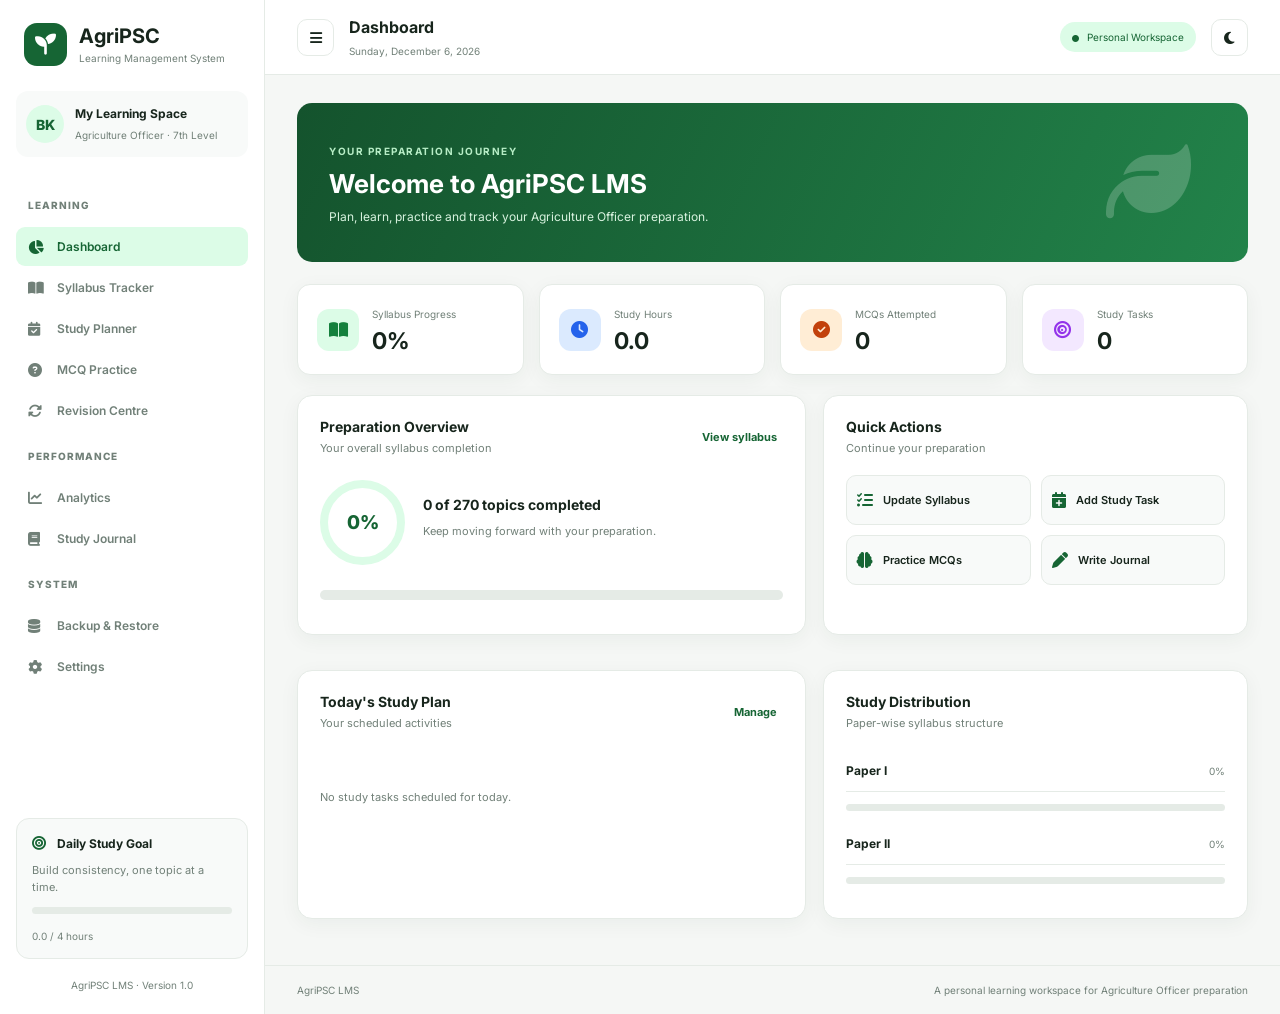
==== commit eab40420: "Agriofficer" ====
--- a/index.html
+++ b/index.html
@@ -1,2724 +1,336 @@
-```html
-<!DOCTYPE html>
-<html lang="en">
-
-<head>
-
-<meta charset="UTF-8">
-
-<meta name="viewport"
-      content="width=device-width, initial-scale=1.0">
-
-<title>Bipin Khatri | Public Dashboard</title>
-
-
-<!-- =====================================================
-     BOOTSTRAP ICONS
-===================================================== -->
-
-<link rel="stylesheet"
-href="https://cdn.jsdelivr.net/npm/bootstrap-icons@1.11.3/font/bootstrap-icons.min.css">
-
-
-<style>
-
-/* =====================================================
-   GLOBAL
-===================================================== */
-
-* {
-    margin: 0;
-    padding: 0;
-    box-sizing: border-box;
-}
-
-html {
-    scroll-behavior: smooth;
-}
-
-body {
-
-    font-family:
-        Arial,
-        Helvetica,
-        sans-serif;
-
-    background: #eef3f1;
-
-    color: #172522;
-
-}
-
-a {
-    text-decoration: none;
-    color: inherit;
-}
-
-button,
-input {
-    font-family: inherit;
-}
-
-
-/* =====================================================
-   COLOUR VARIABLES
-===================================================== */
-
-:root {
-
-    --dark-green: #073f38;
-
-    --bluish-green: #145e5b;
-
-    --green: #258a70;
-
-    --light-green: #76bda4;
-
-    --purple-green: #776b89;
-
-    --dark: #172522;
-
-    --white: #ffffff;
-
-    --light: #f3f7f5;
-
-    --border: #d7e1dd;
-
-}
-
-
-/* =====================================================
-   TOP BAND
-   1/15
-===================================================== */
-
-.top-band {
-
-    height: 6.6667vh;
-
-    min-height: 50px;
-
-    background:
-        linear-gradient(
-            90deg,
-            #083d37,
-            #125d56
-        );
-
-    color: white;
-
-    display: flex;
-
-    align-items: center;
-
-    justify-content: space-between;
-
-    padding: 0 16px;
-
-    position: relative;
-
-    z-index: 1000;
-
-    box-shadow:
-        0 2px 8px rgba(0,0,0,.20);
-
-}
-
-
-/* =====================================================
-   MENU BUTTON
-===================================================== */
-
-.menu-button {
-
-    width: 38px;
-
-    height: 38px;
-
-    border:
-        1px solid
-        rgba(255,255,255,.35);
-
-    background:
-        rgba(255,255,255,.08);
-
-    color: white;
-
-    border-radius: 7px;
-
-    font-size: 21px;
-
-    cursor: pointer;
-
-    display: flex;
-
-    align-items: center;
-
-    justify-content: center;
-
-    transition: .2s;
-
-}
-
-.menu-button:hover {
-
-    background: white;
-
-    color:
-        var(--dark-green);
-
-}
-
-
-/* =====================================================
-   TOP TITLE
-===================================================== */
-
-.top-title {
-
-    margin-left: 12px;
-
-    font-size: 14px;
-
-    font-weight: 700;
-
-    letter-spacing: .7px;
-
-}
-
-
-/* =====================================================
-   DATE AND TIME
-===================================================== */
-
-.datetime {
-
-    display: flex;
-
-    align-items: center;
-
-    gap: 18px;
-
-    text-align: right;
-
-    font-size: 11px;
-
-    line-height: 1.35;
-
-}
-
-.datetime strong {
-
-    font-size: 12px;
-
-}
-
-.datetime .time {
-
-    font-weight: 700;
-
-    color: #d9f4e9;
-
-}
-
-
-/* =====================================================
-   SIDEBAR
-===================================================== */
-
-.sidebar {
-
-    position: fixed;
-
-    top: 0;
-
-    left: -290px;
-
-    width: 290px;
-
-    height: 100vh;
-
-    background: #102b27;
-
-    color: white;
-
-    z-index: 2000;
-
-    overflow-y: auto;
-
-    padding: 70px 16px 20px;
-
-    transition: .3s ease;
-
-    box-shadow:
-        5px 0 25px rgba(0,0,0,.25);
-
-}
-
-.sidebar.active {
-
-    left: 0;
-
-}
-
-
-.sidebar-title {
-
-    font-size: 16px;
-
-    font-weight: 700;
-
-    margin-bottom: 20px;
-
-    padding-bottom: 12px;
-
-    border-bottom:
-        1px solid
-        rgba(255,255,255,.15);
-
-}
-
-
-.sidebar-section {
-
-    color: #79c7aa;
-
-    font-size: 10px;
-
-    text-transform: uppercase;
-
-    letter-spacing: 1.2px;
-
-    margin:
-        20px 8px 7px;
-
-}
-
-
-.sidebar a {
-
-    display: flex;
-
-    align-items: center;
-
-    gap: 12px;
-
-    padding: 10px 12px;
-
-    border-radius: 7px;
-
-    color: #e4eeeb;
-
-    font-size: 13px;
-
-    margin-bottom: 3px;
-
-    transition: .2s;
-
-}
-
-.sidebar a:hover {
-
-    background: #1d5148;
-
-    color: white;
-
-}
-
-.sidebar a i {
-
-    width: 20px;
-
-    text-align: center;
-
-}
-
-
-/* =====================================================
-   SIDEBAR OVERLAY
-===================================================== */
-
-.overlay {
-
-    position: fixed;
-
-    inset: 0;
-
-    background:
-        rgba(0,0,0,.45);
-
-    z-index: 1500;
-
-    display: none;
-
-}
-
-.overlay.active {
-
-    display: block;
-
-}
-
-
-/* =====================================================
-   MIDDLE BAND
-   13/15
-===================================================== */
-
-.middle-band {
-
-    min-height: 86.6666vh;
-
-    display: grid;
-
-    grid-template-columns:
-        25% 75%;
-
-}
-
-
-/* =====================================================
-   LEFT PORTFOLIO PANEL
-===================================================== */
-
-.portfolio-panel {
-
-    position: relative;
-
-    overflow: hidden;
-
-    min-height: 86.6666vh;
-
-    background:
-        #e8eeeb;
-
-    border-right:
-        1px solid
-        #cbd8d3;
-
-}
-
-
-/* =====================================================
-   PORTFOLIO TITLE
-===================================================== */
-
-.portfolio-heading {
-
-    height: 45px;
-
-    display: flex;
-
-    align-items: center;
-
-    justify-content: center;
-
-    font-size: 13px;
-
-    font-weight: 700;
-
-    letter-spacing: 1px;
-
-    color:
-        var(--dark-green);
-
-    text-transform: uppercase;
-
-    position: relative;
-
-    z-index: 20;
-
-}
-
-
-/* =====================================================
-   LOWER BACKGROUND
-===================================================== */
-
-.portfolio-panel::after {
-
-    content: "";
-
-    position: absolute;
-
-    left: 0;
-
-    right: 0;
-
-    bottom: 0;
-
-    top: 45px;
-
-    background:
-        linear-gradient(
-            rgba(232,238,235,.88),
-            rgba(232,238,235,.94)
-        );
-
-    z-index: 1;
-
-    pointer-events: none;
-
-}
-
-
-/* =====================================================
-   INVERTED POINTED PENTAGON
-===================================================== */
-
-.pentagon {
-
-    position: absolute;
-
-    top: 45px;
-
-    left: 5%;
-
-    width: 90%;
-
-    height: 280px;
-
-    z-index: 5;
-
-    background-image:
-
-        linear-gradient(
-            rgba(10,55,50,.10),
-            rgba(10,55,50,.10)
-        ),
-
-        url("./image/bg1.jpg");
-
-    background-size: cover;
-
-    background-position: center;
-
-    background-repeat: no-repeat;
-
-
-    /*
-       Inverted pointed pentagon
-    */
-
-    clip-path:
-        polygon(
-            0 0,
-            100% 0,
-            100% 62%,
-            50% 100%,
-            0 62%
-        );
-
-
-    /*
-       Dark bluish-green border
-    */
-
-    border:
-        2px solid
-        var(--bluish-green);
-
-    box-shadow:
-        0 5px 15px
-        rgba(0,0,0,.15);
-
-}
-
-
-/* =====================================================
-   PROFILE SECTION
-===================================================== */
-
-.profile-section {
-
-    position: relative;
-
-    z-index: 30;
-
-    margin-top: 250px;
-
-    text-align: center;
-
-    padding:
-        0 20px 25px;
-
-}
-
-
-/* =====================================================
-   OUTER PROFILE CIRCLE
-===================================================== */
-
-.profile-ring {
-
-    width: 150px;
-
-    height: 150px;
-
-    margin: auto;
-
-    border:
-        3px dotted
-        #398e82;
-
-    border-radius: 50%;
-
-    padding: 7px;
-
-    background:
-        rgba(255,255,255,.65);
-
-    display: flex;
-
-    align-items: center;
-
-    justify-content: center;
-
-}
-
-
-/* =====================================================
-   INNER PROFILE CIRCLE
-===================================================== */
-
-.profile-inner {
-
-    width: 100%;
-
-    height: 100%;
-
-    border:
-        3px solid
-        #132f32;
-
-    border-radius: 50%;
-
-    overflow: hidden;
-
-    background:
-        #132f32;
-
-}
-
-
-.profile-inner img {
-
-    width: 100%;
-
-    height: 100%;
-
-    object-fit: cover;
-
-    display: block;
-
-}
-
-
-/* =====================================================
-   NAME
-===================================================== */
-
-.profile-name {
-
-    margin-top: 13px;
-
-    font-size: 21px;
-
-    font-weight: 800;
-
-    color:
-        #142d2a;
-
-}
-
-
-/* =====================================================
-   OCCUPATION
-===================================================== */
-
-.profile-occupation {
-
-    margin-top: 4px;
-
-    font-size: 11px;
-
-    line-height: 1.5;
-
-    color:
-        #5a6864;
-
-}
-
-
-/* =====================================================
-   SOCIAL LINKS
-===================================================== */
-
-.social-links {
-
-    display: flex;
-
-    justify-content: center;
-
-    gap: 8px;
-
-    margin-top: 19px;
-
-}
-
-
-.social-links a {
-
-    width: 32px;
-
-    height: 32px;
-
-    border-radius: 50%;
-
-    background:
-        rgba(255,255,255,.90);
-
-    border:
-        1px solid
-        #b8c8c2;
-
-    color:
-        #155c56;
-
-    display: flex;
-
-    align-items: center;
-
-    justify-content: center;
-
-    font-size: 15px;
-
-    transition: .2s;
-
-}
-
-
-.social-links a:hover {
-
-    background:
-        #155c56;
-
-    color: white;
-
-    transform:
-        translateY(-3px);
-
-}
-
-
-/* =====================================================
-   DECORATIVE DOTS
-===================================================== */
-
-.decorative-dots {
-
-    display: flex;
-
-    justify-content: center;
-
-    gap: 7px;
-
-    margin: 20px 0;
-
-}
-
-
-.decorative-dots span {
-
-    width: 7px;
-
-    height: 7px;
-
-    background:
-        #746d86;
-
-    border-radius: 50%;
-
-}
-
-
-/* =====================================================
-   SECURITY BOX
-===================================================== */
-
-.security-box {
-
-    width: 85%;
-
-    max-width: 270px;
-
-    margin: auto;
-
-}
-
-
-.security-title {
-
-    font-size: 11px;
-
-    font-weight: 700;
-
-    color:
-        #465651;
-
-    margin-bottom: 6px;
-
-}
-
-
-.security-input {
-
-    width: 100%;
-
-    height: 34px;
-
-    border:
-        1px solid
-        #afc0ba;
-
-    border-radius: 5px;
-
-    text-align: center;
-
-    letter-spacing: 4px;
-
-    outline: none;
-
-    background: white;
-
-}
-
-
-.security-input:focus {
-
-    border-color:
-        var(--green);
-
-    box-shadow:
-        0 0 0 2px
-        rgba(37,138,112,.10);
-
-}
-
-
-.unlock-button {
-
-    width: 100%;
-
-    height: 34px;
-
-    margin-top: 7px;
-
-    border: none;
-
-    border-radius: 5px;
-
-    background:
-        #185f58;
-
-    color: white;
-
-    font-size: 11px;
-
-    font-weight: 700;
-
-    cursor: pointer;
-
-}
-
-
-.unlock-button:hover {
-
-    background:
-        #0c423d;
-
-}
-
-
-.security-message {
-
-    min-height: 16px;
-
-    margin-top: 5px;
-
-    font-size: 10px;
-
-}
-
-
-/* =====================================================
-   REQUEST CV
-===================================================== */
-
-.cv-button {
-
-    display: inline-flex;
-
-    align-items: center;
-
-    justify-content: center;
-
-    gap: 8px;
-
-    margin-top: 18px;
-
-    padding:
-        9px 18px;
-
-    border-radius: 5px;
-
-    background:
-        #746d86;
-
-    color: white;
-
-    font-size: 11px;
-
-    font-weight: 700;
-
-    transition: .2s;
-
-}
-
-
-.cv-button:hover {
-
-    background:
-        #554f66;
-
-}
-
-
-/* =====================================================
-   RIGHT DASHBOARD
-===================================================== */
-
-.dashboard {
-
-    padding:
-        20px 25px 10px;
-
-    background:
-        #f7faf9;
-
-    overflow: hidden;
-
-}
-
-
-.dashboard-title {
-
-    font-size: 22px;
-
-    font-weight: 800;
-
-    color:
-        #173a35;
-
-    margin-bottom: 3px;
-
-}
-
-
-.dashboard-subtitle {
-
-    font-size: 11px;
-
-    color:
-        #697671;
-
-    margin-bottom: 17px;
-
-}
-
-
-/* =====================================================
-   DASHBOARD GRID
-===================================================== */
-
-.dashboard-grid {
-
-    display: grid;
-
-    grid-template-columns:
-        repeat(2,1fr);
-
-    gap: 15px;
-
-}
-
-
-/* =====================================================
-   DASHBOARD CARD
-===================================================== */
-
-.dashboard-card {
-
-    background:
-        white;
-
-    border:
-        1px solid
-        #dbe5e1;
-
-    border-radius: 9px;
-
-    box-shadow:
-        0 3px 12px
-        rgba(0,0,0,.05);
-
-    overflow: hidden;
-
-    transition: .2s;
-
-}
-
-
-.dashboard-card:hover {
-
-    transform:
-        translateY(-2px);
-
-    box-shadow:
-        0 6px 20px
-        rgba(0,0,0,.09);
-
-}
-
-
-/* =====================================================
-   CARD HEADING
-===================================================== */
-
-.card-heading {
-
-    display: flex;
-
-    align-items: center;
-
-    justify-content: space-between;
-
-    padding:
-        11px 13px;
-
-    background:
-        #edf5f2;
-
-    border-bottom:
-        1px solid
-        #dce7e3;
-
-}
-
-
-.card-heading-left {
-
-    display: flex;
-
-    align-items: center;
-
-    gap: 8px;
-
-}
-
-
-.card-heading i {
-
-    color:
-        #176c61;
-
-    font-size: 16px;
-
-}
-
-
-.card-heading h2 {
-
-    font-size: 13px;
-
-    color:
-        #173c37;
-
-}
-
-
-.card-heading a {
-
-    color:
-        #176c61;
-
-}
-
-
-/* =====================================================
-   CARD BODY
-===================================================== */
-
-.card-body {
-
-    padding: 12px;
-
-}
-
-
-/* =====================================================
-   QUICK LINKS
-===================================================== */
-
-.quick-link {
-
-    display: flex;
-
-    align-items: center;
-
-    gap: 9px;
-
-    padding: 8px 7px;
-
-    border-bottom:
-        1px solid
-        #edf1ef;
-
-    font-size: 11px;
-
-    color:
-        #334c46;
-
-}
-
-
-.quick-link:last-child {
-
-    border-bottom: none;
-
-}
-
-
-.quick-link:hover {
-
-    color:
-        #096b5d;
-
-    background:
-        #f3f8f6;
-
-}
-
-
-.quick-link i {
-
-    width: 18px;
-
-    color:
-        #638f85;
-
-}
-
-
-/* =====================================================
-   RADIO
-===================================================== */
-
-.radio-box {
-
-    margin-top: 10px;
-
-    padding: 10px;
-
-    border-radius: 7px;
-
-    background:
-        #f1f6f4;
-
-}
-
-
-.radio-title {
-
-    font-size: 10px;
-
-    font-weight: 700;
-
-    margin-bottom: 6px;
-
-    color:
-        #28524a;
-
-}
-
-
-.radio-box audio {
-
-    width: 100%;
-
-    height: 30px;
-
-}
-
-
-/* =====================================================
-   ADDITIONAL RESOURCE GRID
-===================================================== */
-
-.resource-grid {
-
-    margin-top: 15px;
-
-    display: grid;
-
-    grid-template-columns:
-        repeat(3,1fr);
-
-    gap: 10px;
-
-}
-
-
-.resource-item {
-
-    background:
-        white;
-
-    border:
-        1px solid
-        #dce6e2;
-
-    border-radius: 8px;
-
-    padding: 11px;
-
-    text-align: center;
-
-    font-size: 10px;
-
-    color:
-        #31534b;
-
-    transition: .2s;
-
-}
-
-
-.resource-item:hover {
-
-    background:
-        #e8f4ef;
-
-    border-color:
-        #8bbbad;
-
-}
-
-
-.resource-item i {
-
-    display: block;
-
-    font-size: 19px;
-
-    color:
-        #287b6d;
-
-    margin-bottom: 4px;
-
-}
-
-
-/* =====================================================
-   FOOTER
-===================================================== */
-
-.footer-band {
-
-    height: 6.6667vh;
-
-    min-height: 38px;
-
-    background:
-        #102f2b;
-
-    color:
-        #c7d8d3;
-
-    display: flex;
-
-    align-items: center;
-
-    justify-content: center;
-
-    text-align: center;
-
-    font-size: 10px;
-
-    border-top:
-        1px solid
-        #1d5149;
-
-}
-
-
-/* =====================================================
-   RESPONSIVE
-===================================================== */
-
-@media(max-width:1000px) {
-
-    .middle-band {
-
-        grid-template-columns:
-            35% 65%;
-
-    }
-
-    .dashboard-grid {
-
-        grid-template-columns:
-            1fr;
-
-    }
-
-    .resource-grid {
-
-        grid-template-columns:
-            repeat(2,1fr);
-
-    }
-
-}
-
-
-@media(max-width:750px) {
-
-    .top-band {
-
-        padding:
-            0 10px;
-
-    }
-
-    .top-title {
-
-        display: none;
-
-    }
-
-    .datetime {
-
-        gap: 8px;
-
-        font-size: 9px;
-
-    }
-
-    .datetime strong {
-
-        font-size: 10px;
-
-    }
-
-
-    .middle-band {
-
-        display: block;
-
-    }
-
-
-    .portfolio-panel {
-
-        min-height: 760px;
-
-        border-right: none;
-
-        border-bottom:
-            1px solid
-            #cbd8d3;
-
-    }
-
-
-    .dashboard {
-
-        min-height: 600px;
-
-        padding:
-            18px 12px;
-
-    }
-
-
-    .dashboard-grid {
-
-        grid-template-columns:
-            1fr;
-
-    }
-
-
-    .resource-grid {
-
-        grid-template-columns:
-            repeat(2,1fr);
-
-    }
-
-}
-
-
-@media(max-width:450px) {
-
-    .datetime {
-
-        flex-direction:
-            column;
-
-        align-items:
-            flex-end;
-
-        gap: 0;
-
-    }
-
-
-    .pentagon {
-
-        width: 94%;
-
-        left: 3%;
-
-    }
-
-
-    .profile-section {
-
-        margin-top: 245px;
-
-    }
-
-
-    .profile-ring {
-
-        width: 135px;
-
-        height: 135px;
-
-    }
-
-
-    .resource-grid {
-
-        grid-template-columns:
-            1fr;
-
-    }
-
-}
-
-</style>
-
-</head>
-
-
-
-<body>
-
-
-<!-- =====================================================
-     TOP BAND
-===================================================== -->
-
-<header class="top-band">
-
-
-    <div
-        style="
-            display:flex;
-            align-items:center;
-        ">
-
-
-        <button
-            class="menu-button"
-            id="menuButton"
-            aria-label="Toggle navigation">
-
-            <i class="bi bi-list"></i>
-
-        </button>
-
-
-        <div class="top-title">
-
-            BIPIN KHATRI
-
-        </div>
-
-
-    </div>
-
-
-
-    <!-- DATE + TIME -->
-
-    <div class="datetime">
-
-
-        <div>
-
-            <strong id="bsDate">
-                Loading BS...
-            </strong>
-
-            <br>
-
-            <span id="adDate">
-                Loading AD...
-            </span>
-
-        </div>
-
-
-        <div class="time">
-
-            <i class="bi bi-clock"></i>
-
-            <span id="currentTime">
-                --:--:--
-            </span>
-
-            <br>
-
-            GMT +5:45
-
-        </div>
-
-
-    </div>
-
-</header>
-
-
-
-<!-- =====================================================
-     SIDEBAR
-===================================================== -->
-
-<nav
-    class="sidebar"
-    id="sidebar">
-
-
-    <div class="sidebar-title">
-
-        <i class="bi bi-grid"></i>
-
-        Navigation
-
-    </div>
-
-
-
-    <a href="#">
-
-        <i class="bi bi-house"></i>
-
-        Home
-
-    </a>
-
-
-
-    <div class="sidebar-section">
-
-        Personal Portfolio
-
-    </div>
-
-
-    <a href="#">
-
-        <i class="bi bi-person"></i>
-
-        About
-
-    </a>
-
-
-    <a href="#">
-
-        <i class="bi bi-mortarboard"></i>
-
-        Education
-
-    </a>
-
-
-    <a href="#">
-
-        <i class="bi bi-briefcase"></i>
-
-        Experience
-
-    </a>
-
-
-    <a href="#">
-
-        <i class="bi bi-bar-chart"></i>
-
-        Skills
-
-    </a>
-
-
-    <a href="#">
-
-        <i class="bi bi-folder"></i>
-
-        Portfolio
-
-    </a>
-
-
-
-    <div class="sidebar-section">
-
-        Management Systems
-
-    </div>
-
-
-    <a href="LMS/index.html">
-
-        <i class="bi bi-book"></i>
-
-        Learning Management System
-
-    </a>
-
-
-    <a href="#">
-
-        <i class="bi bi-kanban"></i>
-
-        Work Management System
-
-    </a>
-
-
-
-    <div class="sidebar-section">
-
-        Public Dashboard
-
-    </div>
-
-
-    <a href="Public dashboard/News/index.html">
-
-        <i class="bi bi-newspaper"></i>
-
-        News
-
-    </a>
-
-
-    <a href="Public dashboard/PSC/index.html">
-
-        <i class="bi bi-building"></i>
-
-        Public Service Commission
-
-    </a>
-
-
-    <a href="Public dashboard/Weather forecast/index.html">
-
-        <i class="bi bi-cloud-sun"></i>
-
-        Weather Forecast
-
-    </a>
-
-
-    <a href="Public dashboard/Government/index.html">
-
-        <i class="bi bi-bank"></i>
-
-        Government
-
-    </a>
-
-
-
-    <div class="sidebar-section">
-
-        Contact
-
-    </div>
-
-
-    <a href="#">
-
-        <i class="bi bi-envelope"></i>
-
-        Contact
-
-    </a>
-
-
-</nav>
-
-
-<div
-    class="overlay"
-    id="overlay">
-</div>
-
-
-
-<!-- =====================================================
-     MIDDLE BAND
-===================================================== -->
-
-<main class="middle-band">
-
-
-
-<!-- =====================================================
-     LEFT: PERSONAL PORTFOLIO
-===================================================== -->
-
-<section class="portfolio-panel">
-
-
-    <div class="portfolio-heading">
-
-        Personal Portfolio
-
-    </div>
-
-
-
-    <!-- ================================================
-         INVERTED PENTAGON
-    ================================================= -->
-
-    <div class="pentagon"></div>
-
-
-
-    <!-- ================================================
-         PROFILE SECTION
-    ================================================= -->
-
-    <div class="profile-section">
-
-
-        <!-- Profile Picture -->
-
-        <div class="profile-ring">
-
-
-            <div class="profile-inner">
-
-
-                <img
-                    src="./image/profile.jpg"
-                    alt="Bipin Khatri">
-
-
-            </div>
-
-
-        </div>
-
-
-
-        <!-- Name -->
-
-        <div class="profile-name">
-
-            Bipin Khatri
-
-        </div>
-
-
-
-        <!-- Occupation -->
-
-        <div class="profile-occupation">
-
-            B.Sc. Agriculture Graduate
-
-            <br>
-
-            Data Science & GIS Enthusiast
-
-        </div>
-
-
-
-        <!-- ============================================
-             SOCIAL LINKS
-        ============================================= -->
-
-
-        <div class="social-links">
-
-
-            <a
-                href="https://www.linkedin.com/in/agbipinkhatri/"
-                target="_blank"
-                title="LinkedIn">
-
-                <i class="bi bi-linkedin"></i>
-
-            </a>
-
-
-            <a
-                href="https://x.com/AgBipinKhatri"
-                target="_blank"
-                title="X">
-
-                <i class="bi bi-twitter-x"></i>
-
-            </a>
-
-
-            <a
-                href="https://www.facebook.com/AgBipinKhatri"
-                target="_blank"
-                title="Facebook">
-
-                <i class="bi bi-facebook"></i>
-
-            </a>
-
-
-            <a
-                href="https://www.instagram.com/agbipinkhatri/"
-                target="_blank"
-                title="Instagram">
-
-                <i class="bi bi-instagram"></i>
-
-            </a>
-
-
-            <a
-                href="mailto:your-email@example.com"
-                title="Email">
-
-                <i class="bi bi-envelope"></i>
-
-            </a>
-
-
-        </div>
-
-
-
-        <!-- ============================================
-             THREE DOTS
-        ============================================= -->
-
-
-        <div class="decorative-dots">
-
-            <span></span>
-
-            <span></span>
-
-            <span></span>
-
-        </div>
-
-
-
-        <!-- ============================================
-             SECURITY CHECK
-        ============================================= -->
-
-
-        <div class="security-box">
-
-
-            <div class="security-title">
-
-                <i class="bi bi-shield-lock"></i>
-
-                Security Check
-
-            </div>
-
-
-            <input
-                type="password"
-                id="securityCode"
-                class="security-input"
-                maxlength="6"
-                placeholder="Enter security code"
-                autocomplete="off">
-
-
-            <button
-                class="unlock-button"
-                id="unlockButton">
-
-                <i class="bi bi-unlock"></i>
-
-                Unlock Learning Management System
-
-            </button>
-
-
-            <div
-                class="security-message"
-                id="securityMessage">
-            </div>
-
-
-        </div>
-
-
-
-        <!-- ============================================
-             REQUEST CV
-        ============================================= -->
-
-
-        <a
-            class="cv-button"
-            href="https://drive.google.com/"
-            target="_blank">
-
-            <i class="bi bi-file-earmark-person"></i>
-
-            Request CV
-
-        </a>
-
-
-    </div>
-
-</section>
-
-
-
-<!-- =====================================================
-     RIGHT: PUBLIC DASHBOARD
-===================================================== -->
-
-<section class="dashboard">
-
-
-    <div class="dashboard-title">
-
-        Quick Access Public Dashboard
-
-    </div>
-
-
-    <div class="dashboard-subtitle">
-
-        News • Public Service • Weather • Government
-        & Agricultural Information
-
-    </div>
-
-
-
-    <!-- =================================================
-         DASHBOARD CARDS
-    ================================================== -->
-
-    <div class="dashboard-grid">
-
-
-
-        <!-- =============================================
-             NEWS
-        ============================================== -->
-
-        <div class="dashboard-card">
-
-
-            <div class="card-heading">
-
-
-                <div class="card-heading-left">
-
-                    <i class="bi bi-newspaper"></i>
-
-                    <h2>
-                        News
-                    </h2>
-
-                </div>
-
-
-                <a
-                    href="Public dashboard/News/index.html"
-                    title="Open News">
-
-                    <i class="bi bi-box-arrow-up-right"></i>
-
-                </a>
-
-
-            </div>
-
-
-            <div class="card-body">
-
-
-                <a
-                    class="quick-link"
-                    href="https://epaper.gorkhapatraonline.com/"
-                    target="_blank">
-
-                    <i class="bi bi-file-earmark-text"></i>
-
-                    Gorkhapatra Online / E-Paper
-
-                </a>
-
-
-                <a
-                    class="quick-link"
-                    href="https://www.gorkhapatraonline.com/"
-                    target="_blank">
-
-                    <i class="bi bi-globe"></i>
-
-                    Gorkhapatra Online
-
-                </a>
-
-
-                <!-- Ujyaalo -->
-
-                <div class="radio-box">
-
-
-                    <div class="radio-title">
-
-                        <i class="bi bi-broadcast"></i>
-
-                        Ujyaalo Live Radio
-
-                    </div>
-
-
-                    <audio
-                        controls
-                        preload="none">
-
-                        <source
-                            src=""
-                            type="audio/mpeg">
-
-                        Your browser does not support
-                        audio playback.
-
-                    </audio>
-
-
-                </div>
-
-
-            </div>
-
-        </div>
-
-
-
-        <!-- =============================================
-             PSC
-        ============================================== -->
-
-        <div class="dashboard-card">
-
-
-            <div class="card-heading">
-
-
-                <div class="card-heading-left">
-
-                    <i class="bi bi-building"></i>
-
-                    <h2>
-                        Public Service Commission
-                    </h2>
-
-                </div>
-
-
-                <a
-                    href="Public dashboard/PSC/index.html"
-                    title="Open PSC">
-
-                    <i class="bi bi-box-arrow-up-right"></i>
-
-                </a>
-
-
-            </div>
-
-
-            <div class="card-body">
-
-
-                <a
-                    class="quick-link"
-                    href="https://psc.gov.np/"
-                    target="_blank">
-
-                    <i class="bi bi-building"></i>
-
-                    Federal Public Service Commission
-
-                </a>
-
-
-                <a
-                    class="quick-link"
-                    href="https://ppsc.bagamati.gov.np/"
-                    target="_blank">
-
-                    <i class="bi bi-bank"></i>
-
-                    Provincial Public Service Commission
-
-                </a>
-
-
-                <a
-                    class="quick-link"
-                    href="#">
-
-                    <i class="bi bi-file-earmark-text"></i>
-
-                    PSC Resources
-
-                </a>
-
-
-            </div>
-
-        </div>
-
-
-
-        <!-- =============================================
-             WEATHER
-        ============================================== -->
-
-        <div class="dashboard-card">
-
-
-            <div class="card-heading">
-
-
-                <div class="card-heading-left">
-
-                    <i class="bi bi-cloud-sun"></i>
-
-                    <h2>
-                        Weather Forecast
-                    </h2>
-
-                </div>
-
-
-                <a
-                    href="Public dashboard/Weather forecast/index.html"
-                    title="Open Weather">
-
-                    <i class="bi bi-box-arrow-up-right"></i>
-
-                </a>
-
-
-            </div>
-
-
-            <div class="card-body">
-
-
-                <a
-                    class="quick-link"
-                    href="https://env.narc.gov.np/"
-                    target="_blank">
-
-                    <i class="bi bi-cloud-sun"></i>
-
-                    Agromet Advisory Bulletin Dashboard
-
-                </a>
-
-
-                <a
-                    class="quick-link"
-                    href="#">
-
-                    <i class="bi bi-cloud-rain"></i>
-
-                    Agricultural Weather Information
-
-                </a>
-
-
-                <a
-                    class="quick-link"
-                    href="#">
-
-                    <i class="bi bi-thermometer-half"></i>
-
-                    Weather Forecast
-
-                </a>
-
-
-            </div>
-
-        </div>
-
-
-
-        <!-- =============================================
-             GOVERNMENT
-        ============================================== -->
-
-        <div class="dashboard-card">
-
-
-            <div class="card-heading">
-
-
-                <div class="card-heading-left">
-
-                    <i class="bi bi-bank"></i>
-
-                    <h2>
-                        Government
-                    </h2>
-
-                </div>
-
-
-                <a
-                    href="Public dashboard/Government/index.html"
-                    title="Open Government">
-
-                    <i class="bi bi-box-arrow-up-right"></i>
-
-                </a>
-
-
-            </div>
-
-
-            <div class="card-body">
-
-
-                <a
-                    class="quick-link"
-                    href="https://www.nepal.gov.np/"
-                    target="_blank">
-
-                    <i class="bi bi-bank"></i>
-
-                    Government of Nepal
-
-                </a>
-
-
-                <a
-                    class="quick-link"
-                    href="#">
-
-                    <i class="bi bi-flower1"></i>
-
-                    PPMPO
-
-                </a>
-
-
-                <a
-                    class="quick-link"
-                    href="https://www.doanepal.gov.np/"
-                    target="_blank">
-
-                    <i class="bi bi-tree"></i>
-
-                    Department of Agriculture
-
-                </a>
-
-
-                <a
-                    class="quick-link"
-                    href="#">
-
-                    <i class="bi bi-building"></i>
-
-                    MOLMAC
-
-                </a>
-
-
-                <a
-                    class="quick-link"
-                    href="https://narc.gov.np/"
-                    target="_blank">
-
-                    <i class="bi bi-flower1"></i>
-
-                    NARC
-
-                </a>
-
-
-            </div>
-
-        </div>
-
-
-    </div>
-
-
-
-    <!-- =================================================
-         ADDITIONAL RESOURCES
-    ================================================== -->
-
-    <div class="resource-grid">
-
-
-        <a
-            href="Public dashboard/News/index.html"
-            class="resource-item">
-
-            <i class="bi bi-newspaper"></i>
-
-            News Dashboard
-
-        </a>
-
-
-        <a
-            href="Public dashboard/PSC/index.html"
-            class="resource-item">
-
-            <i class="bi bi-building"></i>
-
-            PSC Dashboard
-
-        </a>
-
-
-        <a
-            href="Public dashboard/Weather forecast/index.html"
-            class="resource-item">
-
-            <i class="bi bi-cloud-sun"></i>
-
-            Weather Dashboard
-
-        </a>
-
-
-        <a
-            href="Public dashboard/Government/index.html"
-            class="resource-item">
-
-            <i class="bi bi-bank"></i>
-
-            Government Dashboard
-
-        </a>
-
-
-        <a
-            href="LMS/index.html"
-            class="resource-item">
-
-            <i class="bi bi-book"></i>
-
-            Learning System
-
-        </a>
-
-
-        <a
-            href="#"
-            class="resource-item">
-
-            <i class="bi bi-kanban"></i>
-
-            Work Management
-
-        </a>
-
-
-    </div>
-
-
-</section>
-
-</main>
-
-
-
-<!-- =====================================================
-     FOOTER
-===================================================== -->
-
-<footer class="footer-band">
-
-    © <span id="footerYear"></span>
-
-    Bipin Khatri.
-
-    All rights reserved.
-
-</footer>
-
-
-
-<!-- =====================================================
-     JAVASCRIPT
-===================================================== -->
-
-<script>
-
-
-/* =====================================================
-   SIDEBAR
-===================================================== */
-
-const menuButton =
-    document.getElementById(
-        "menuButton"
-    );
-
-const sidebar =
-    document.getElementById(
-        "sidebar"
-    );
-
-const overlay =
-    document.getElementById(
-        "overlay"
-    );
-
-
-menuButton.addEventListener(
-    "click",
-    function() {
-
-        sidebar.classList.toggle(
-            "active"
-        );
-
-        overlay.classList.toggle(
-            "active"
-        );
-
-    }
-);
-
-
-overlay.addEventListener(
-    "click",
-    function() {
-
-        sidebar.classList.remove(
-            "active"
-        );
-
-        overlay.classList.remove(
-            "active"
-        );
-
-    }
-);
-
-
-/* =====================================================
-   NEPAL TIME
-===================================================== */
-
-function updateNepalTime() {
-
-    const now =
-        new Date();
-
-
-    const options = {
-
-        timeZone:
-            "Asia/Kathmandu",
-
-        hour:
-            "2-digit",
-
-        minute:
-            "2-digit",
-
-        second:
-            "2-digit",
-
-        hour12:
-            false
-
-    };
-
-
-    const time =
-        new Intl.DateTimeFormat(
-            "en-GB",
-            options
-        ).format(now);
-
-
-    document
-        .getElementById(
-            "currentTime"
-        )
-        .textContent = time;
-
-}
-
-
-updateNepalTime();
-
-
-setInterval(
-    updateNepalTime,
-    1000
-);
-
-
-/* =====================================================
-   AD DATE
-===================================================== */
-
-function updateADDate() {
-
-    const now =
-        new Date();
-
-
-    const options = {
-
-        timeZone:
-            "Asia/Kathmandu",
-
-        weekday:
-            "short",
-
-        year:
-            "numeric",
-
-        month:
-            "short",
-
-        day:
-            "numeric"
-
-    };
-
-
-    const date =
-        new Intl.DateTimeFormat(
-            "en-US",
-            options
-        ).format(now);
-
-
-    document
-        .getElementById(
-            "adDate"
-        )
-        .textContent = date;
-
-}
-
-
-updateADDate();
-
-
-
-/* =====================================================
-   BS YEAR DISPLAY
-===================================================== */
-
-function updateBSDate() {
-
-    const now =
-        new Date();
-
-
-    const year =
-        Number(
-            new Intl.DateTimeFormat(
-                "en-US",
-                {
-                    timeZone:
-                        "Asia/Kathmandu",
-
-                    year:
-                        "numeric"
-                }
-            ).format(now)
-        );
-
-
-    /*
-       Approximate BS year display.
-       Exact BS date conversion can be added later.
-    */
-
-    const bsYear =
-        year + 57;
-
-
-    document
-        .getElementById(
-            "bsDate"
-        )
-        .textContent =
-            "BS " + bsYear;
-
-}
-
-
-updateBSDate();
-
-
-
-/* =====================================================
-   FOOTER YEAR
-===================================================== */
-
-document
-    .getElementById(
-        "footerYear"
-    )
-    .textContent =
-        new Date().getFullYear();
-
-
-
-/* =====================================================
-   LMS SECURITY CHECK
-===================================================== */
-
-const securityCode =
-    document.getElementById(
-        "securityCode"
-    );
-
-const unlockButton =
-    document.getElementById(
-        "unlockButton"
-    );
-
-const securityMessage =
-    document.getElementById(
-        "securityMessage"
-    );
-
-
-function unlockLMS() {
-
-
-    const enteredCode =
-        securityCode.value.trim();
-
-
-    if (
-        enteredCode === "159357"
-    ) {
-
-
-        securityMessage.textContent =
-            "Security verified. Opening LMS...";
-
-
-        securityMessage.style.color =
-            "#167653";
-
-
-        setTimeout(
-            function() {
-
-                window.location.href =
-                    "LMS/index.html";
-
-            },
-            500
-        );
-
-
-    }
-
-    else {
-
-
-        securityMessage.textContent =
-            "Incorrect security code.";
-
-
-        securityMessage.style.color =
-            "#a52d3b";
-
-
-        securityCode.value = "";
-
-        securityCode.focus();
-
-    }
-
-}
-
-
-unlockButton.addEventListener(
-    "click",
-    unlockLMS
-);
-
-
-/* Enter key */
-
-securityCode.addEventListener(
-    "keydown",
-    function(event) {
-
-        if (
-            event.key === "Enter"
-        ) {
-
-            unlockLMS();
-
-        }
-
-    }
-);
-
-
-</script>
-
-</body>
-
-</html>
-```
+
+<!DOCTYPE html>
+<html lang="en">
+<head>
+  <meta charset="UTF-8">
+  <meta name="viewport" content="width=device-width, initial-scale=1.0">
+  <meta name="theme-color" content="#166534">
+  <meta name="description" content="Agriculture Public Service Commission preparation and learning management system">
+  <title>AgriPSC LMS | Agriculture Officer Preparation</title>
+
+  <link rel="manifest" href="manifest.json">
+  <link rel="stylesheet" href="styles.css">
+  <link rel="preconnect" href="https://fonts.googleapis.com">
+  <link href="https://fonts.googleapis.com/css2?family=Inter:wght@400;500;600;700;800&display=swap" rel="stylesheet">
+  <link rel="stylesheet" href="https://cdnjs.cloudflare.com/ajax/libs/font-awesome/6.5.0/css/all.min.css">
+</head>
+
+<body>
+<div class="app-shell">
+
+  <aside class="sidebar" id="sidebar">
+    <div class="brand">
+      <div class="brand-icon"><i class="fa-solid fa-seedling"></i></div>
+      <div>
+        <h2>AgriPSC</h2>
+        <small>Learning Management System</small>
+      </div>
+    </div>
+
+    <div class="sidebar-profile">
+      <div class="avatar">BK</div>
+      <div>
+        <strong>My Learning Space</strong>
+        <small>Agriculture Officer · 7th Level</small>
+      </div>
+    </div>
+
+    <nav class="nav-menu">
+      <p class="nav-label">LEARNING</p>
+      <button class="nav-link active" data-page="dashboard">
+        <i class="fa-solid fa-chart-pie"></i> Dashboard
+      </button>
+      <button class="nav-link" data-page="syllabus">
+        <i class="fa-solid fa-book-open"></i> Syllabus Tracker
+      </button>
+      <button class="nav-link" data-page="planner">
+        <i class="fa-solid fa-calendar-check"></i> Study Planner
+      </button>
+      <button class="nav-link" data-page="mcq">
+        <i class="fa-solid fa-circle-question"></i> MCQ Practice
+      </button>
+      <button class="nav-link" data-page="revision">
+        <i class="fa-solid fa-rotate"></i> Revision Centre
+      </button>
+
+      <p class="nav-label">PERFORMANCE</p>
+      <button class="nav-link" data-page="analytics">
+        <i class="fa-solid fa-chart-line"></i> Analytics
+      </button>
+      <button class="nav-link" data-page="journal">
+        <i class="fa-solid fa-book"></i> Study Journal
+      </button>
+
+      <p class="nav-label">SYSTEM</p>
+      <button class="nav-link" data-page="backup">
+        <i class="fa-solid fa-database"></i> Backup & Restore
+      </button>
+      <button class="nav-link" data-page="settings">
+        <i class="fa-solid fa-gear"></i> Settings
+      </button>
+    </nav>
+
+    <div class="sidebar-bottom">
+      <div class="goal-card">
+        <i class="fa-solid fa-bullseye"></i>
+        <strong>Daily Study Goal</strong>
+        <p>Build consistency, one topic at a time.</p>
+        <div class="progress-track">
+          <div class="progress-fill" id="dailyGoalBar"></div>
+        </div>
+        <small id="dailyGoalText">0 / 4 hours</small>
+      </div>
+      <small class="version">AgriPSC LMS · Version 1.0</small>
+    </div>
+  </aside>
+
+  <main class="main-area">
+    <header class="topbar">
+      <div class="topbar-left">
+        <button class="icon-btn" id="sidebarToggle" aria-label="Toggle sidebar">
+          <i class="fa-solid fa-bars"></i>
+        </button>
+        <div>
+          <h3 id="pageTitle">Dashboard</h3>
+          <small id="todayDate"></small>
+        </div>
+      </div>
+
+      <div class="topbar-actions">
+        <span class="status-chip"><i class="fa-solid fa-circle"></i> Personal Workspace</span>
+        <button class="icon-btn" id="themeToggle" title="Toggle theme">
+          <i class="fa-solid fa-moon"></i>
+        </button>
+      </div>
+    </header>
+
+    <div class="content-area">
+
+      <!-- DASHBOARD -->
+      <section class="page active" id="page-dashboard">
+        <div class="welcome-banner">
+          <div>
+            <span class="eyebrow">YOUR PREPARATION JOURNEY</span>
+            <h1>Welcome to AgriPSC LMS</h1>
+            <p>Plan, learn, practice and track your Agriculture Officer preparation.</p>
+          </div>
+          <div class="welcome-icon"><i class="fa-solid fa-leaf"></i></div>
+        </div>
+
+        <div class="stats-grid">
+          <div class="stat-card">
+            <div class="stat-icon green"><i class="fa-solid fa-book-open"></i></div>
+            <div><small>Syllabus Progress</small><h2 id="statSyllabus">0%</h2></div>
+          </div>
+          <div class="stat-card">
+            <div class="stat-icon blue"><i class="fa-solid fa-clock"></i></div>
+            <div><small>Study Hours</small><h2 id="statHours">0</h2></div>
+          </div>
+          <div class="stat-card">
+            <div class="stat-icon orange"><i class="fa-solid fa-circle-check"></i></div>
+            <div><small>MCQs Attempted</small><h2 id="statMCQ">0</h2></div>
+          </div>
+          <div class="stat-card">
+            <div class="stat-icon purple"><i class="fa-solid fa-bullseye"></i></div>
+            <div><small>Study Tasks</small><h2 id="statTasks">0</h2></div>
+          </div>
+        </div>
+
+        <div class="dashboard-grid">
+          <div class="panel">
+            <div class="panel-heading">
+              <div><h3>Preparation Overview</h3><p>Your overall syllabus completion</p></div>
+              <button class="text-btn" data-go="syllabus">View syllabus</button>
+            </div>
+            <div class="overview-progress">
+              <div class="big-progress" id="overallRing">0%</div>
+              <div>
+                <h3 id="completedTopics">0 topics completed</h3>
+                <p>Keep moving forward with your preparation.</p>
+              </div>
+            </div>
+            <div class="progress-track large"><div class="progress-fill" id="overallBar"></div></div>
+          </div>
+
+          <div class="panel">
+            <div class="panel-heading">
+              <div><h3>Quick Actions</h3><p>Continue your preparation</p></div>
+            </div>
+            <div class="quick-actions">
+              <button class="quick-action" data-go="syllabus"><i class="fa-solid fa-list-check"></i><span>Update Syllabus</span></button>
+              <button class="quick-action" data-go="planner"><i class="fa-solid fa-calendar-plus"></i><span>Add Study Task</span></button>
+              <button class="quick-action" data-go="mcq"><i class="fa-solid fa-brain"></i><span>Practice MCQs</span></button>
+              <button class="quick-action" data-go="journal"><i class="fa-solid fa-pen"></i><span>Write Journal</span></button>
+            </div>
+          </div>
+
+          <div class="panel">
+            <div class="panel-heading">
+              <div><h3>Today's Study Plan</h3><p>Your scheduled activities</p></div>
+              <button class="text-btn" data-go="planner">Manage</button>
+            </div>
+            <div id="dashboardTasks" class="task-list empty-state">No study tasks scheduled yet.</div>
+          </div>
+
+          <div class="panel">
+            <div class="panel-heading">
+              <div><h3>Study Distribution</h3><p>Paper-wise syllabus structure</p></div>
+            </div>
+            <div id="paperDistribution" class="distribution-list"></div>
+          </div>
+        </div>
+      </section>
+
+      <!-- SYLLABUS -->
+      <section class="page" id="page-syllabus">
+        <div class="page-intro">
+          <div><h2>Syllabus Tracker</h2><p>Track your preparation against the uploaded Agriculture Officer curriculum.</p></div>
+        </div>
+        <div class="filter-row">
+          <input id="syllabusSearch" type="search" placeholder="Search syllabus topics...">
+          <select id="paperFilter">
+            <option value="all">All Papers</option>
+            <option value="paper1">Paper I</option>
+            <option value="paper2">Paper II</option>
+          </select>
+          <select id="statusFilter">
+            <option value="all">All Status</option>
+            <option value="pending">Not Started</option>
+            <option value="inprogress">In Progress</option>
+            <option value="completed">Completed</option>
+          </select>
+        </div>
+        <div id="syllabusContainer"></div>
+      </section>
+
+      <!-- PLANNER -->
+      <section class="page" id="page-planner">
+        <div class="page-intro">
+          <div><h2>Study Planner</h2><p>Organize your daily and weekly preparation schedule.</p></div>
+        </div>
+        <div class="panel form-panel">
+          <h3>Add a Study Task</h3>
+          <form id="taskForm" class="form-grid">
+            <label>Task title<input id="taskTitle" required placeholder="e.g. Study soil fertility"></label>
+            <label>Study date<input id="taskDate" type="date" required></label>
+            <label>Duration (hours)<input id="taskDuration" type="number" min="0.25" step="0.25" value="1"></label>
+            <label>Subject
+              <select id="taskSubject">
+                <option>General Awareness</option><option>General Reasoning</option>
+                <option>Agricultural Extension</option><option>Agricultural Economics</option>
+                <option>Soil Science</option><option>Agronomy</option>
+                <option>Horticulture</option><option>Plant Protection</option>
+                <option>General Technical Subject</option>
+              </select>
+            </label>
+            <button class="primary-btn" type="submit"><i class="fa-solid fa-plus"></i> Add Task</button>
+          </form>
+        </div>
+        <div class="panel">
+          <div class="panel-heading"><div><h3>My Study Tasks</h3><p>Mark activities as completed when finished.</p></div></div>
+          <div id="allTasks" class="task-list"></div>
+        </div>
+      </section>
+
+      <!-- MCQ -->
+      <section class="page" id="page-mcq">
+        <div class="page-intro">
+          <div><h2>MCQ Practice Centre</h2><p>Practice questions and monitor your performance.</p></div>
+        </div>
+        <div class="stats-grid compact-stats">
+          <div class="stat-card"><div><small>Attempted</small><h2 id="mcqAttempted">0</h2></div></div>
+          <div class="stat-card"><div><small>Correct</small><h2 id="mcqCorrect">0</h2></div></div>
+          <div class="stat-card"><div><small>Accuracy</small><h2 id="mcqAccuracy">0%</h2></div></div>
+        </div>
+        <div class="panel">
+          <div class="panel-heading"><div><h3>Practice Session</h3><p>Select a subject to begin.</p></div></div>
+          <div class="filter-row">
+            <select id="mcqSubject">
+              <option value="all">All Subjects</option>
+              <option value="Agricultural Extension">Agricultural Extension</option>
+              <option value="Agricultural Economics">Agricultural Economics</option>
+              <option value="Soil Science">Soil Science</option>
+              <option value="Agronomy">Agronomy</option>
+              <option value="Horticulture">Horticulture</option>
+              <option value="Plant Protection">Plant Protection</option>
+            </select>
+            <button class="primary-btn" id="startMCQ">Start Practice</button>
+          </div>
+          <div id="mcqArea" class="mcq-area empty-state">Choose a subject and start a practice session.</div>
+        </div>
+      </section>
+
+      <!-- REVISION -->
+      <section class="page" id="page-revision">
+        <div class="page-intro"><div><h2>Revision Centre</h2><p>Review topics you have marked for revision.</p></div></div>
+        <div class="panel"><div id="revisionList" class="task-list empty-state">No revision topics yet. Mark syllabus topics for revision.</div></div>
+      </section>
+
+      <!-- ANALYTICS -->
+      <section class="page" id="page-analytics">
+        <div class="page-intro"><div><h2>Learning Analytics</h2><p>Monitor your study activity and learning progress.</p></div></div>
+        <div class="stats-grid">
+          <div class="stat-card"><div><small>Completion</small><h2 id="analyticsCompletion">0%</h2></div></div>
+          <div class="stat-card"><div><small>Total Study Hours</small><h2 id="analyticsHours">0</h2></div></div>
+          <div class="stat-card"><div><small>MCQ Accuracy</small><h2 id="analyticsAccuracy">0%</h2></div></div>
+          <div class="stat-card"><div><small>Tasks Completed</small><h2 id="analyticsTasks">0</h2></div></div>
+        </div>
+        <div class="panel"><h3>Paper-wise Progress</h3><div id="analyticsPapers"></div></div>
+      </section>
+
+      <!-- JOURNAL -->
+      <section class="page" id="page-journal">
+        <div class="page-intro"><div><h2>Study Journal</h2><p>Record learning reflections, important notes and daily achievements.</p></div></div>
+        <div class="panel form-panel">
+          <form id="journalForm">
+            <label>Journal title<input id="journalTitle" required placeholder="Today's learning reflection"></label>
+            <label>Notes<textarea id="journalContent" rows="5" required placeholder="What did you learn today?"></textarea></label>
+            <button class="primary-btn" type="submit">Save Journal Entry</button>
+          </form>
+        </div>
+        <div id="journalEntries" class="journal-grid"></div>
+      </section>
+
+      <!-- BACKUP -->
+      <section class="page" id="page-backup">
+        <div class="page-intro"><div><h2>Backup & Restore</h2><p>Export your personal learning data or restore a previous backup.</p></div></div>
+        <div class="panel backup-panel">
+          <h3><i class="fa-solid fa-download"></i> Export Backup</h3>
+          <p>Download your study progress, tasks, MCQ results and journal entries as a JSON file.</p>
+          <button class="primary-btn" id="exportBackup">Download Backup</button>
+          <hr>
+          <h3><i class="fa-solid fa-upload"></i> Restore Backup</h3>
+          <p>Choose a backup JSON file previously exported from this application.</p>
+          <input type="file" id="restoreFile" accept=".json,application/json">
+          <button class="secondary-btn" id="restoreBackup">Restore Data</button>
+        </div>
+      </section>
+
+      <!-- SETTINGS -->
+      <section class="page" id="page-settings">
+        <div class="page-intro"><div><h2>Settings</h2><p>Configure your learning workspace.</p></div></div>
+        <div class="panel settings-panel">
+          <label>Daily study goal (hours)<input id="goalInput" type="number" min="1" max="24" value="4"></label>
+          <button class="primary-btn" id="saveSettings">Save Settings</button>
+          <hr>
+          <h3>Data Management</h3>
+          <p>Resetting will permanently remove local learning records from this browser.</p>
+          <button class="danger-btn" id="resetData">Reset All Learning Data</button>
+        </div>
+      </section>
+
+    </div>
+
+    <footer class="footer">
+      <span>AgriPSC LMS</span>
+      <span>A personal learning workspace for Agriculture Officer preparation</span>
+    </footer>
+  </main>
+</div>
+
+<div id="toast" class="toast"></div>
+
+<script src="syllabus.js"></script>
+<script src="app.js"></script>
+</body>
+</html>
--- a/styles.css
+++ b/styles.css
@@ -0,0 +1,309 @@
+
+:root {
+  --primary: #166534;
+  --primary-dark: #14532d;
+  --primary-soft: #dcfce7;
+  --bg: #f5f7f5;
+  --surface: #ffffff;
+  --surface-2: #f8faf9;
+  --text: #17251c;
+  --muted: #718078;
+  --border: #e5ebe6;
+  --shadow: 0 5px 20px rgba(20, 50, 30, .05);
+  --danger: #dc2626;
+  --radius: 15px;
+}
+
+[data-theme="dark"] {
+  --primary: #4ade80;
+  --primary-dark: #22c55e;
+  --primary-soft: #153b27;
+  --bg: #101a14;
+  --surface: #18251d;
+  --surface-2: #1d2c23;
+  --text: #e8f2eb;
+  --muted: #9aaa9f;
+  --border: #2c3c31;
+  --shadow: 0 5px 20px rgba(0, 0, 0, .15);
+}
+
+* { box-sizing: border-box; }
+
+body {
+  margin: 0;
+  background: var(--bg);
+  color: var(--text);
+  font-family: Inter, Arial, sans-serif;
+  font-size: 14px;
+}
+
+button, input, select, textarea { font: inherit; }
+button { cursor: pointer; }
+
+.app-shell { display: flex; min-height: 100vh; }
+
+.sidebar {
+  width: 265px;
+  background: var(--surface);
+  border-right: 1px solid var(--border);
+  padding: 23px 16px;
+  display: flex;
+  flex-direction: column;
+  flex-shrink: 0;
+  transition: transform .25s;
+}
+
+.brand { display: flex; align-items: center; gap: 12px; padding: 0 8px 25px; }
+.brand-icon {
+  width: 43px; height: 43px; border-radius: 13px;
+  display: grid; place-items: center;
+  background: var(--primary); color: white; font-size: 21px;
+}
+.brand h2 { margin: 0; font-size: 20px; }
+.brand small, .sidebar-profile small { color: var(--muted); font-size: 10px; }
+
+.sidebar-profile {
+  display: flex; align-items: center; gap: 11px;
+  padding: 14px 10px; background: var(--surface-2);
+  border-radius: 12px; margin-bottom: 22px;
+}
+.sidebar-profile strong { display: block; font-size: 12px; margin-bottom: 4px; }
+.avatar {
+  width: 38px; height: 38px; border-radius: 50%;
+  background: var(--primary-soft); color: var(--primary);
+  display: grid; place-items: center; font-weight: 800;
+}
+
+.nav-label {
+  color: var(--muted); font-size: 10px; font-weight: 800;
+  letter-spacing: 1px; padding: 10px 12px 6px;
+}
+.nav-link {
+  width: 100%; border: 0; border-radius: 9px;
+  background: transparent; color: var(--muted);
+  display: flex; gap: 12px; align-items: center;
+  padding: 12px; text-align: left; margin: 2px 0;
+  font-size: 12px; font-weight: 600;
+}
+.nav-link i { width: 17px; font-size: 14px; }
+.nav-link:hover, .nav-link.active {
+  background: var(--primary-soft); color: var(--primary);
+}
+
+.sidebar-bottom { margin-top: auto; }
+.goal-card {
+  background: var(--surface-2); border: 1px solid var(--border);
+  border-radius: 13px; padding: 15px; margin-top: 20px;
+}
+.goal-card i { color: var(--primary); margin-right: 7px; }
+.goal-card strong { font-size: 12px; }
+.goal-card p { color: var(--muted); font-size: 11px; line-height: 1.5; }
+.goal-card small { color: var(--muted); font-size: 10px; }
+.version { display: block; text-align: center; color: var(--muted); margin-top: 20px; font-size: 10px; }
+
+.main-area { min-width: 0; flex: 1; }
+.topbar {
+  height: 75px; padding: 0 32px; background: var(--surface);
+  border-bottom: 1px solid var(--border);
+  display: flex; align-items: center; justify-content: space-between;
+  position: sticky; top: 0; z-index: 5;
+}
+.topbar-left, .topbar-actions { display: flex; align-items: center; gap: 15px; }
+.topbar h3 { margin: 0 0 4px; font-size: 16px; }
+.topbar small { color: var(--muted); font-size: 10px; }
+.icon-btn {
+  border: 1px solid var(--border); background: var(--surface);
+  color: var(--text); width: 37px; height: 37px;
+  border-radius: 10px;
+}
+.status-chip {
+  background: var(--primary-soft); color: var(--primary);
+  padding: 9px 12px; border-radius: 20px; font-size: 10px;
+}
+.status-chip i { font-size: 7px; margin-right: 5px; }
+
+.content-area { max-width: 1500px; padding: 28px 32px; margin: auto; }
+.page { display: none; }
+.page.active { display: block; }
+
+.welcome-banner {
+  padding: 28px 32px; border-radius: var(--radius);
+  background: linear-gradient(115deg, #14532d, #22834a);
+  color: white; display: flex; justify-content: space-between;
+  align-items: center; margin-bottom: 22px; overflow: hidden;
+}
+.welcome-banner h1 { margin: 10px 0; font-size: 26px; }
+.welcome-banner p { color: #d8f3df; margin: 0; font-size: 12px; }
+.eyebrow { font-size: 10px; letter-spacing: 1.5px; color: #b7edc6; font-weight: 700; }
+.welcome-icon { font-size: 85px; opacity: .2; padding-right: 25px; }
+
+.stats-grid {
+  display: grid; grid-template-columns: repeat(4, 1fr);
+  gap: 15px; margin-bottom: 20px;
+}
+.stat-card {
+  background: var(--surface); border: 1px solid var(--border);
+  border-radius: 13px; padding: 19px; display: flex;
+  align-items: center; gap: 13px; box-shadow: var(--shadow);
+}
+.stat-card small { color: var(--muted); font-size: 10px; }
+.stat-card h2 { margin: 6px 0 0; font-size: 23px; }
+.stat-icon {
+  width: 42px; height: 42px; border-radius: 12px;
+  display: grid; place-items: center; font-size: 17px;
+}
+.green { background: #dcfce7; color: #15803d; }
+.blue { background: #dbeafe; color: #2563eb; }
+.orange { background: #ffedd5; color: #c2410c; }
+.purple { background: #f3e8ff; color: #9333ea; }
+
+.dashboard-grid {
+  display: grid; grid-template-columns: 1.2fr 1fr;
+  gap: 17px;
+}
+.panel {
+  background: var(--surface); border: 1px solid var(--border);
+  border-radius: var(--radius); padding: 22px;
+  margin-bottom: 18px; box-shadow: var(--shadow);
+}
+.panel h3 { margin: 0; font-size: 14px; }
+.panel-heading { display: flex; justify-content: space-between; align-items: center; margin-bottom: 20px; }
+.panel-heading p, .page-intro p { color: var(--muted); font-size: 11px; margin: 6px 0 0; }
+.text-btn { border: 0; background: none; color: var(--primary); font-size: 11px; font-weight: 700; }
+
+.overview-progress { display: flex; gap: 18px; align-items: center; margin: 25px 0; }
+.big-progress {
+  width: 85px; height: 85px; border-radius: 50%;
+  display: grid; place-items: center; border: 8px solid var(--primary-soft);
+  color: var(--primary); font-size: 19px; font-weight: 800;
+}
+.overview-progress p { color: var(--muted); font-size: 11px; }
+
+.progress-track { height: 7px; background: var(--border); border-radius: 20px; overflow: hidden; margin: 12px 0; }
+.progress-track.large { height: 10px; }
+.progress-fill { height: 100%; width: 0; background: var(--primary); border-radius: inherit; transition: width .3s; }
+
+.quick-actions { display: grid; grid-template-columns: 1fr 1fr; gap: 10px; }
+.quick-action {
+  border: 1px solid var(--border); background: var(--surface-2);
+  color: var(--text); border-radius: 10px; padding: 16px 10px;
+  display: flex; align-items: center; gap: 10px; text-align: left;
+  font-size: 11px; font-weight: 600;
+}
+.quick-action i { color: var(--primary); font-size: 16px; }
+.quick-action:hover { border-color: var(--primary); }
+
+.page-intro { margin-bottom: 22px; }
+.page-intro h2 { font-size: 22px; margin: 0; }
+
+.filter-row { display: flex; gap: 10px; margin-bottom: 17px; flex-wrap: wrap; }
+input, select, textarea {
+  background: var(--surface); color: var(--text);
+  border: 1px solid var(--border); border-radius: 9px;
+  padding: 11px 12px; outline: none; min-width: 0;
+}
+input:focus, select:focus, textarea:focus { border-color: var(--primary); }
+.filter-row input { flex: 1; min-width: 190px; }
+.filter-row select { min-width: 145px; }
+
+.form-grid { display: grid; grid-template-columns: repeat(2, 1fr); gap: 15px; }
+label { display: flex; flex-direction: column; gap: 7px; font-size: 11px; font-weight: 600; color: var(--muted); }
+.form-grid button { align-self: end; }
+.form-panel form { display: grid; gap: 15px; }
+.primary-btn, .secondary-btn, .danger-btn {
+  border: 0; border-radius: 9px; padding: 12px 17px;
+  font-weight: 700; font-size: 11px;
+}
+.primary-btn { background: var(--primary); color: white; }
+.primary-btn:hover { filter: brightness(.92); }
+.secondary-btn { background: var(--primary-soft); color: var(--primary); }
+.danger-btn { background: #fee2e2; color: #b91c1c; }
+
+.task-item {
+  display: flex; align-items: center; justify-content: space-between;
+  gap: 12px; padding: 13px 0; border-bottom: 1px solid var(--border);
+}
+.task-item:last-child { border-bottom: 0; }
+.task-item strong { display: block; font-size: 12px; }
+.task-item small { color: var(--muted); font-size: 10px; }
+.task-item.done strong { text-decoration: line-through; opacity: .6; }
+.task-actions { display: flex; gap: 6px; }
+.small-btn { border: 1px solid var(--border); background: var(--surface-2); color: var(--text); border-radius: 7px; padding: 7px 9px; font-size: 10px; }
+
+.syllabus-section { margin-bottom: 16px; }
+.syllabus-section > summary {
+  cursor: pointer; padding: 17px; background: var(--surface);
+  border: 1px solid var(--border); border-radius: 11px;
+  font-weight: 700; list-style: none;
+}
+.syllabus-section > summary::-webkit-details-marker { display: none; }
+.syllabus-topic {
+  display: flex; gap: 12px; align-items: flex-start;
+  padding: 13px 15px; background: var(--surface);
+  border-bottom: 1px solid var(--border);
+}
+.syllabus-topic p { margin: 0; flex: 1; font-size: 11px; line-height: 1.6; }
+.syllabus-topic select { padding: 6px; font-size: 10px; }
+
+.mcq-area { margin-top: 20px; }
+.mcq-question { font-size: 14px; line-height: 1.7; font-weight: 600; margin: 15px 0; }
+.mcq-option {
+  display: block; padding: 12px; margin: 8px 0;
+  border: 1px solid var(--border); border-radius: 9px;
+  cursor: pointer; font-size: 12px;
+}
+.mcq-option:hover { border-color: var(--primary); }
+.mcq-option input { margin-right: 8px; }
+.mcq-feedback { padding: 12px; margin-top: 12px; border-radius: 8px; font-size: 11px; }
+.correct { background: #dcfce7; color: #166534; }
+.incorrect { background: #fee2e2; color: #991b1b; }
+
+.journal-grid { display: grid; grid-template-columns: repeat(2, 1fr); gap: 14px; }
+.journal-entry { background: var(--surface); border: 1px solid var(--border); border-radius: 12px; padding: 18px; }
+.journal-entry h3 { margin: 0 0 8px; font-size: 13px; }
+.journal-entry p { color: var(--muted); font-size: 11px; white-space: pre-wrap; line-height: 1.6; }
+.journal-entry small { color: var(--muted); font-size: 10px; }
+
+.settings-panel, .backup-panel { max-width: 650px; }
+.settings-panel label { max-width: 300px; margin-bottom: 15px; }
+hr { border: 0; border-top: 1px solid var(--border); margin: 22px 0; }
+
+.empty-state { color: var(--muted); font-size: 11px; padding: 20px 0; }
+.footer { display: flex; justify-content: space-between; color: var(--muted); font-size: 10px; padding: 18px 32px; border-top: 1px solid var(--border); }
+.toast {
+  position: fixed; bottom: 25px; right: 25px; z-index: 20;
+  background: #17251c; color: white; padding: 13px 20px;
+  border-radius: 9px; opacity: 0; transform: translateY(10px);
+  transition: .25s; pointer-events: none; font-size: 12px;
+}
+.toast.show { opacity: 1; transform: translateY(0); }
+
+@media(max-width: 1050px) {
+  .sidebar { width: 230px; }
+  .stats-grid { grid-template-columns: repeat(2, 1fr); }
+}
+@media(max-width: 760px) {
+  .sidebar {
+    position: fixed; top: 0; bottom: 0; left: 0; z-index: 10;
+    transform: translateX(-100%); width: 265px;
+    overflow-y: auto;
+  }
+  .sidebar.open { transform: translateX(0); }
+  .topbar { padding: 0 15px; }
+  .content-area { padding: 20px 14px; }
+  .dashboard-grid { grid-template-columns: 1fr; }
+  .welcome-banner { padding: 23px; }
+  .welcome-banner h1 { font-size: 21px; }
+  .welcome-icon { font-size: 55px; padding: 0; }
+  .status-chip { display: none; }
+  .footer { padding: 15px; gap: 10px; flex-wrap: wrap; }
+}
+@media(max-width: 480px) {
+  .stats-grid { gap: 9px; }
+  .stat-card { padding: 13px; }
+  .stat-card h2 { font-size: 19px; }
+  .stat-icon { width: 34px; height: 34px; }
+  .form-grid, .journal-grid { grid-template-columns: 1fr; }
+  .quick-actions { grid-template-columns: 1fr 1fr; }
+  .welcome-icon { display: none; }
+}
